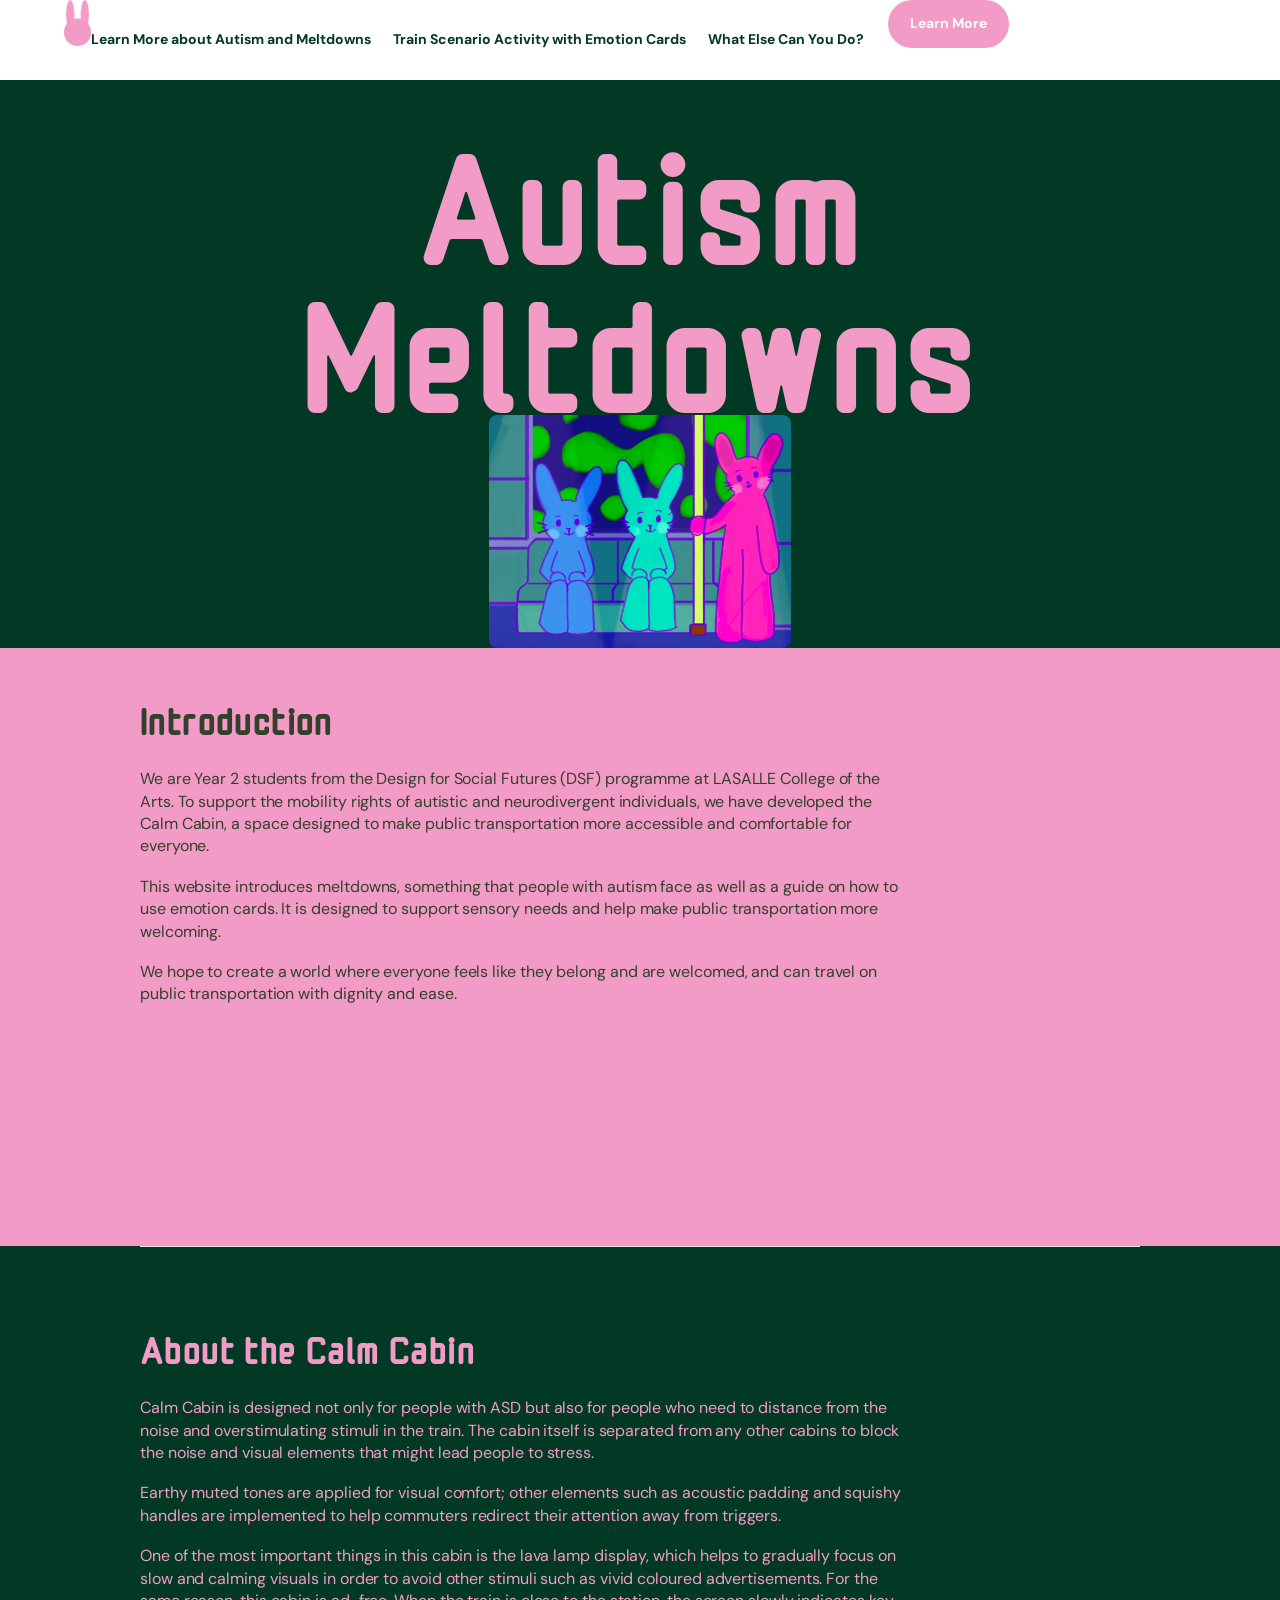
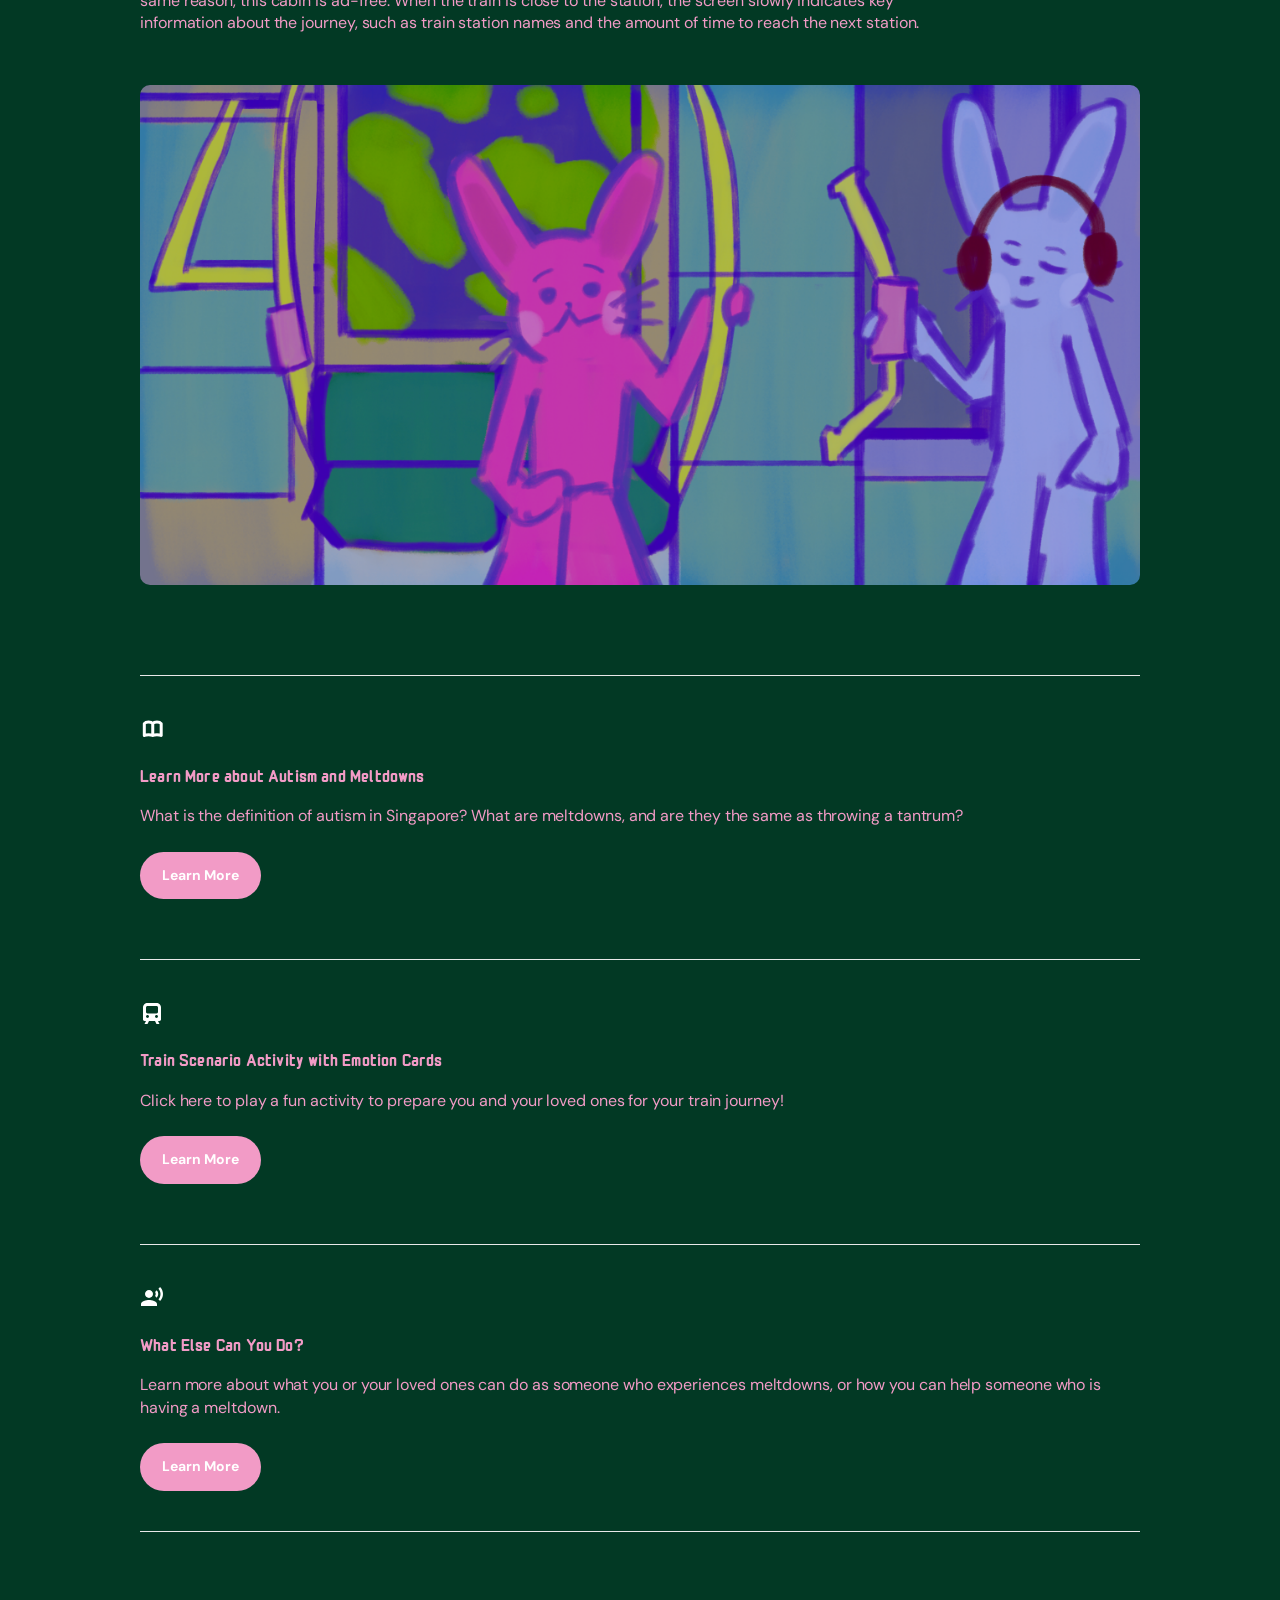
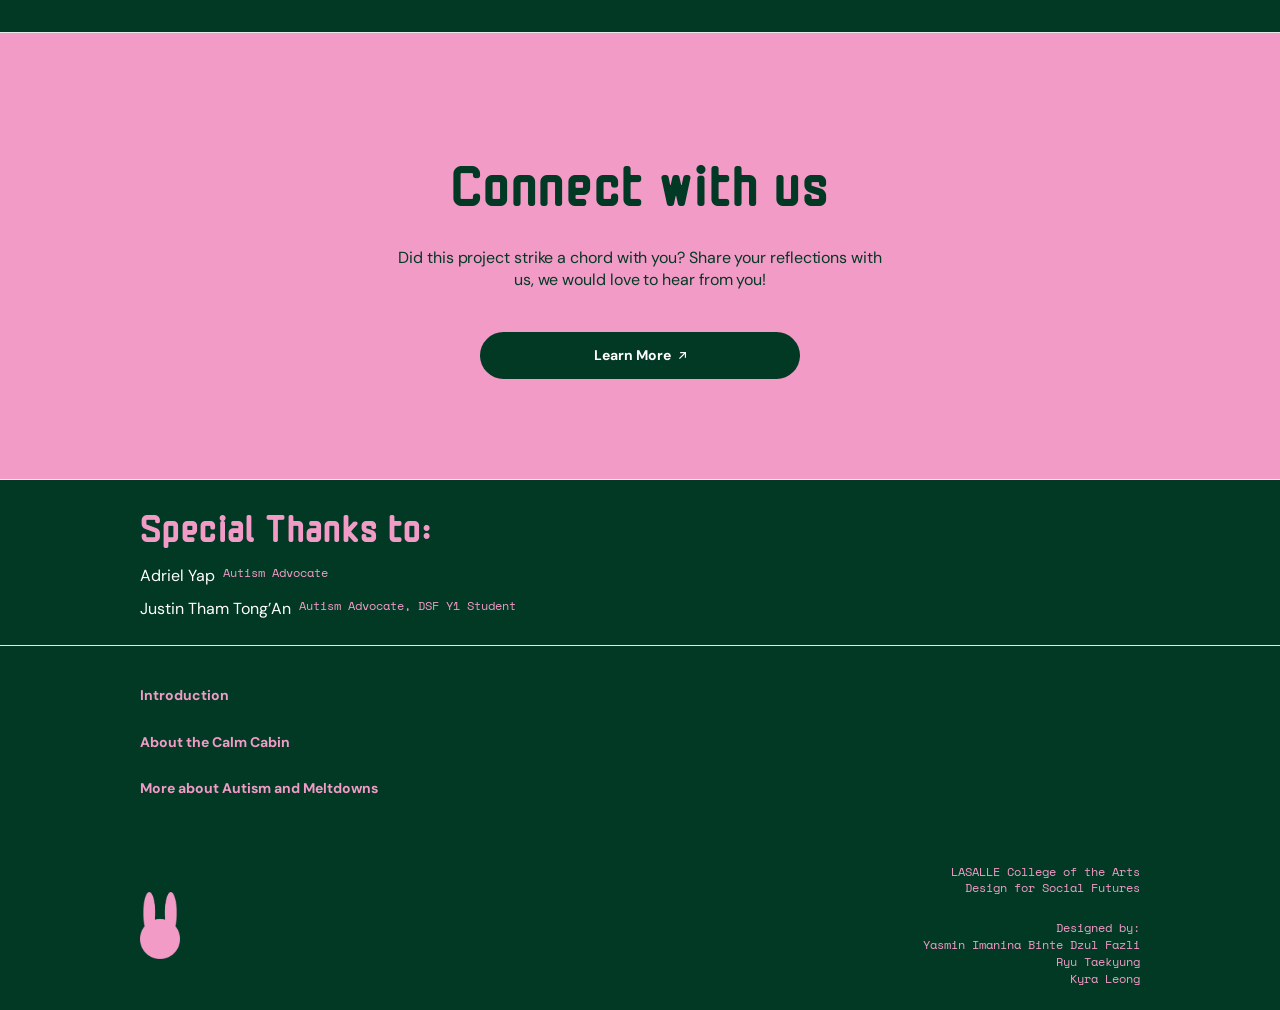
==== index.html @ 8dfd5f47 "Update autism meltdown pages and carousel" ====
<!doctype html>
<html lang="en">
<head>
  <meta charset="utf-8">
  <meta name="viewport" content="width=device-width, initial-scale=1">
  <meta name="theme-color" content="#33402c">
  <meta name="description" content="Information about autism and meltdowns, with resources to support calmer train journeys.">
  <title>Autism Meltdowns | DSF</title>
  <link rel="preconnect" href="https://fonts.googleapis.com">
  <link rel="preconnect" href="https://fonts.gstatic.com" crossorigin>
  <link href="https://fonts.googleapis.com/css2?family=DM+Sans:wght@400;500;700&family=Monomaniac+One&family=Space+Mono&display=swap" rel="stylesheet">
  <link rel="stylesheet" href="styles.css">
</head>
<body>
  <header class="site-header" id="home">
    <input class="menu-state" type="checkbox" id="menu-state" aria-label="Toggle navigation menu">
    <div class="nav-top">
      <a class="brand" href="#home" aria-label="Home">
        <img src="assets/bunny-icon.png" alt="">
      </a>
      <label class="menu-toggle" for="menu-state" aria-label="Open navigation">
        <img src="assets/menu-icon.svg" alt="">
      </label>
      <label class="menu-close" for="menu-state" aria-label="Close navigation"><span></span><span></span></label>
    </div>

    <nav class="menu" aria-label="Main navigation">
      <div class="menu-list">
        <a class="menu-link" href="autism-meltdowns.html">Learn More about Autism and Meltdowns</a>
        <a class="menu-link" href="https://emotion-cards-carousel.vercel.app/">Train Scenario Activity with Emotion Cards</a>
        <a class="menu-link" href="what-else.html">What Else Can You Do?</a>
      </div>
      <button class="menu-button" type="button">Learn More</button>
    </nav>
  </header>

  <main>
    <section class="hero" aria-labelledby="page-title">
      <h1 id="page-title">Autism<br>Meltdowns</h1>
      <div class="hero-art-frame">
        <img class="hero-art" src="assets/hero-art.png" alt="Three colorful rabbits riding on a train">
      </div>
    </section>

    <section class="introduction reveal" id="introduction" aria-labelledby="intro-title">
      <h2 id="intro-title">Introduction</h2>
      <div class="intro-copy">
        <p>We are Year 2 students from the Design for Social Futures (DSF) programme at LASALLE College of the Arts. To support the mobility rights of autistic and neurodivergent individuals, we have developed the Calm Cabin, a space designed to make public transportation more accessible and comfortable for everyone.</p>
        <p>This website introduces meltdowns, something that people with autism face as well as a guide on how to use emotion cards. It is designed to support sensory needs and help make public transportation more welcoming.</p>
        <p>We hope to create a world where everyone feels like they belong and are welcomed, and can travel on public transportation with dignity and ease.</p>
      </div>
    </section>

    <section class="cabin-section" id="calm-cabin" aria-labelledby="cabin-title">
      <div class="cabin-copy reveal">
        <h2 id="cabin-title">About the Calm Cabin</h2>
        <div class="cabin-description">
          <p>Calm Cabin is designed not only for people with ASD but also for people who need to distance from the noise and overstimulating stimuli in the train. The cabin itself is separated from any other cabins to block the noise and visual elements that might lead people to stress.</p>
          <p>Earthy muted tones are applied for visual comfort; other elements such as acoustic padding and squishy handles are implemented to help commuters redirect their attention away from triggers.</p>
          <p>One of the most important things in this cabin is the lava lamp display, which helps to gradually focus on slow and calming visuals in order to avoid other stimuli such as vivid coloured advertisements. For the same reason, this cabin is ad-free. When the train is close to the station, the screen slowly indicates key information about the journey, such as train station names and the amount of time to reach the next station.</p>
        </div>
      </div>

      <img class="cabin-image reveal" src="assets/cabin-image.png" alt="Illustration of a calming train cabin with a rabbit passenger">

      <div class="resources" id="resources" aria-label="Resources">
        <article class="resource reveal" id="resource-autism">
          <img src="assets/book-icon.svg" alt="" class="resource-icon">
          <div class="resource-copy">
            <h3>Learn More about Autism and Meltdowns</h3>
            <p>What is the definition of autism in Singapore? What are meltdowns, and are they the same as throwing a tantrum?</p>
          </div>
          <a class="button button-accent" href="autism-meltdowns.html">Learn More</a>
        </article>
        <article class="resource reveal" id="resource-cards">
          <img src="assets/train-icon.svg" alt="" class="resource-icon">
          <div class="resource-copy">
            <h3>Train Scenario Activity with Emotion Cards</h3>
            <p>Click here to play a fun activity to prepare you and your loved ones for your train journey!</p>
          </div>
          <a class="button button-accent" href="https://emotion-cards-carousel.vercel.app/">Learn More</a>
        </article>
        <article class="resource reveal" id="resource-support">
          <img src="assets/account-icon.svg" alt="" class="resource-icon">
          <div class="resource-copy">
            <h3>What Else Can You Do?</h3>
            <p>Learn more about what you or your loved ones can do as someone who experiences meltdowns, or how you can help someone who is having a meltdown.</p>
          </div>
          <a class="button button-accent" href="what-else.html">Learn More</a>
        </article>
      </div>
    </section>

    <section class="connect reveal" id="contact" aria-labelledby="contact-title">
      <h2 id="contact-title">Connect with us</h2>
      <p>Did this project strike a chord with you? Share your reflections with us, we would love to hear from you!</p>
      <button class="button button-dark" type="button">Learn More <img src="assets/arrow-icon.svg" alt=""></button>
    </section>

    <section class="thanks" aria-labelledby="thanks-title">
      <h2 id="thanks-title">Special Thanks to:</h2>
      <div class="thanks-list">
        <p>Adriel Yap <span>Autism Advocate</span></p>
        <p>Justin Tham Tong’An <span>Autism Advocate, DSF Y1 Student</span></p>
      </div>
    </section>
  </main>

  <footer class="site-footer">
    <nav class="footer-nav" aria-label="Footer navigation">
      <a href="#introduction">Introduction</a>
      <a href="#calm-cabin">About the Calm Cabin</a>
      <a href="#resources">More about Autism and Meltdowns</a>
    </nav>
    <div class="footer-bottom">
      <a class="footer-brand" href="#home" aria-label="Back to top">
        <img src="assets/bunny-icon.png" alt="">
      </a>
      <div class="credits">
        <p>LASALLE College of the Arts<br>Design for Social Futures</p>
        <p>Designed by:<br>Yasmin Imanina Binte Dzul Fazli<br>Ryu Taekyung<br>Kyra Leong</p>
      </div>
    </div>
  </footer>
</body>
</html>
---- styles.css ----
:root {
  --green: #023924;
  --accent: #f29bc6;
  --surface: #33402c;
  --ink: #000;
  --white: #fff;
  --line: #e9e9e9;
  --display: "Monomaniac One", monospace;
  --body: "DM Sans", sans-serif;
  --mono: "Space Mono", monospace;
}

* { box-sizing: border-box; }

html {
  scroll-behavior: smooth;
  scroll-padding-top: 90px;
}

body {
  margin: 0;
  background: var(--surface);
  color: var(--ink);
  font-family: var(--body);
  font-size: 16px;
  line-height: 1.4;
}

button, input { font: inherit; }
a { color: inherit; }

.site-header {
  position: fixed;
  inset: 0 0 auto;
  z-index: 5;
  min-height: 78px;
  padding: 0 20px;
  display: flex;
  flex-direction: column;
  background: var(--white);
  border-radius: 0;
  box-shadow: 0 2px 4px rgba(0, 0, 0, .05);
  transition: border-radius .2s ease;
}

.nav-top {
  width: 100%;
  height: 78px;
  padding: 16px 0;
  display: flex;
  align-items: center;
  justify-content: space-between;
  flex: 0 0 auto;
  transition: height .2s ease;
}

.brand {
  display: inline-flex;
  align-items: center;
  height: 46px;
  text-decoration: none;
}

.brand img, .footer-brand img {
  display: block;
  width: 27px;
  height: 46px;
  object-fit: contain;
}

.menu-state {
  position: absolute;
  left: -9999px;
  width: 1px;
  height: 1px;
  padding: 0;
  margin: -1px;
  overflow: hidden;
  clip: rect(0, 0, 0, 0);
  white-space: nowrap;
  border: 0;
}

.menu-toggle {
  width: 24px;
  height: 24px;
  display: flex;
  align-items: center;
  justify-content: center;
  cursor: pointer;
  border-radius: 4px;
}

.menu-toggle img { display: block; width: 18px; height: 12px; }
.menu-toggle { transition: background-color .18s ease; }
.menu-state:focus-visible ~ .nav-top .menu-toggle,
.menu-state:focus-visible ~ .nav-top .menu-close { outline: 2px solid var(--green); outline-offset: 4px; }
.menu-close { position: relative; width: 20px; height: 20px; display: none; cursor: pointer; }
.menu-close span { position: absolute; top: 9px; left: 0; width: 20px; height: 2px; background: var(--accent); transition: background-color .18s ease; }
.menu-close span:first-child { transform: rotate(45deg); }
.menu-close span:last-child { transform: rotate(-45deg); }

.menu {
  width: 100%;
  max-height: 0;
  overflow: hidden;
  padding: 0 20px;
  display: flex;
  flex-direction: column;
  background: var(--white);
  visibility: hidden;
  opacity: 0;
  pointer-events: none;
  transition: max-height .25s ease, padding .25s ease, opacity .2s ease, visibility .2s ease;
}

.menu-state:checked ~ .nav-top { height: 117px; }
.menu-state:checked ~ .nav-top { align-items: flex-start; padding-top: 15px; }
.menu-state:checked ~ .nav-top .brand img { width: 28px; height: 47px; }
.menu-state:checked ~ .nav-top .menu-toggle { display: none; }
.menu-state:checked ~ .nav-top .menu-close { display: block; margin-top: 12px; }
.menu-state:checked ~ .menu { max-height: 420px; padding: 8px 20px 32px; visibility: visible; opacity: 1; pointer-events: auto; }
.menu-list { display: flex; flex-direction: column; }
.menu-link { min-height: 0; padding: 30px 0; display: flex; align-items: center; border-top: 1px solid var(--line); color: var(--green); text-decoration: none; font-size: 14px; font-weight: 700; transition: color .18s ease; }
.menu-link:active { color: var(--surface); }

.menu-button, .button {
  min-height: 46px;
  padding: 14px 22px;
  display: inline-flex;
  align-items: center;
  justify-content: center;
  gap: 8px;
  border: 0;
  border-radius: 999px;
  color: var(--white);
  text-decoration: none;
  font-size: 14px;
  font-weight: 700;
  line-height: 1.4;
  cursor: pointer;
  transition: background-color .18s ease, transform .18s ease;
}

.menu .menu-button { align-self: flex-start; margin-top: 50px; background: var(--accent); }
.menu-button img, .button img { width: 7px; height: 7px; filter: brightness(0) invert(1); }
.menu-button:active, .button:active { background: var(--green); transform: scale(.98); }

.hero {
  min-height: 566px;
  padding: 120px 16px 0;
  display: flex;
  flex-direction: column;
  align-items: center;
  justify-content: space-between;
  overflow: hidden;
  background: var(--green);
}

.hero h1 {
  width: 100%;
  margin: 0;
  color: var(--accent);
  font: 400 76px/.9 var(--display);
  letter-spacing: .01em;
  text-align: center;
}

.hero-art-frame {
  position: relative;
  width: 302px;
  max-width: 100%;
  height: 233px;
  flex: 0 0 233px;
  overflow: hidden;
  border-radius: 8px;
  background: var(--green);
}

.hero-art {
  position: absolute;
  inset: 0;
  width: 100%;
  height: 100%;
  object-fit: cover;
  border-radius: inherit;
}

h2, h3 { margin: 0; font-family: var(--display); font-weight: 400; }
h2 { font-size: 40px; line-height: 1; letter-spacing: .01em; }

.introduction {
  min-height: 598px;
  padding: 50px 16px;
  display: flex;
  flex-direction: column;
  gap: 30px;
  background: var(--accent);
  color: var(--surface);
}

.introduction h2 { width: 100%; color: var(--surface); }
.intro-copy { width: 100%; max-width: 760px; }
.intro-copy p, .cabin-description p { margin: 0 0 18px; font-size: 16px; letter-spacing: -.08px; }
.intro-copy p:last-child, .cabin-description p:last-child { margin-bottom: 0; }

.cabin-section {
  padding: 0 16px 100px;
  background: var(--green);
  color: var(--accent);
}

.cabin-copy {
  max-width: 1000px;
  padding: 80px 0 50px;
  border-top: .5px solid var(--line);
}

.cabin-copy h2 { margin: 0 0 30px; color: var(--accent); }
.cabin-description p { max-width: 780px; }

.cabin-image {
  display: block;
  width: 100%;
  height: 227px;
  margin: 0 0 50px;
  object-fit: cover;
  border-radius: 10px;
}

.resources {
  padding-top: 40px;
  display: flex;
  flex-direction: column;
  gap: 20px;
}

.resource {
  min-height: 260px;
  padding: 40px 20px 40px 0;
  display: flex;
  flex-direction: column;
  align-items: flex-start;
  gap: 24px;
  border-top: 1px solid var(--line);
}

.resource:last-child { border-bottom: 1px solid var(--line); }
.resource-icon { width: 24px; height: 24px; object-fit: contain; }
.resource-copy { display: flex; flex-direction: column; gap: 20px; }
.resource h3 { color: var(--accent); font-size: 18px; line-height: 1.2; letter-spacing: .01em; }
.resource p { margin: 0; color: var(--accent); font-size: 16px; line-height: 1.4; letter-spacing: -.08px; }

.button-accent { background: var(--accent); color: var(--white); }
.button-accent:active { background: var(--green); color: var(--white); }

.connect {
  padding: 120px 16px 100px;
  display: flex;
  flex-direction: column;
  align-items: center;
  gap: 40px;
  border-top: .5px solid var(--line);
  background: var(--accent);
  color: var(--green);
  text-align: center;
}

.connect h2 { width: 100%; font-size: 60px; line-height: .9; }
.connect p { width: 100%; max-width: 500px; margin: 0; color: var(--green); font-size: 16px; letter-spacing: -.08px; }
.button-dark { width: 100%; background: var(--green); color: var(--white); }
.button-dark:active { background: var(--surface); }

.thanks {
  min-height: 157px;
  padding: 25px 16px;
  display: flex;
  flex-direction: column;
  gap: 20px;
  border-top: 1px solid var(--line);
  background: var(--green);
  color: var(--accent);
}

.thanks h2 { font-size: 40px; }
.thanks-list { display: flex; flex-direction: column; gap: 10px; }
.thanks-list p { display: flex; flex-wrap: wrap; gap: 8px; margin: 0; color: var(--white); font-size: 16px; }
.thanks-list span { color: var(--accent); font: 12px/1.4 var(--mono); }

.site-footer {
  max-width: 1600px;
  min-height: 365px;
  margin: 0 auto;
  padding: 40px 16px 20px;
  display: flex;
  flex-direction: column;
  justify-content: space-between;
  border-top: 1px solid var(--line);
  background: var(--green);
  color: var(--accent);
}

.footer-nav { display: flex; flex-direction: column; align-items: flex-start; gap: 27px; }
.footer-nav a { font-size: 14px; font-weight: 700; text-decoration: none; transition: color .18s ease; }
.footer-nav a:active { color: var(--white); }
.footer-bottom { min-height: 129px; display: flex; align-items: center; justify-content: space-between; gap: 20px; }
.footer-brand { display: inline-flex; align-items: center; }
.footer-brand img { width: 40px; height: 67px; }
.credits { display: flex; flex-direction: column; align-items: flex-end; gap: 23px; text-align: right; font: 12px/1.4 var(--mono); }
.credits p { margin: 0; }

/* Keep hover feedback limited to devices that actually support hovering. */
@media (hover: hover) and (pointer: fine) {
  .menu-toggle:hover { background: var(--accent); }
  .menu-close:hover span { background: var(--green); }
  .menu-link:hover { color: var(--accent); }
  .menu .menu-button:hover,
  .button-accent:hover { background: var(--green); }
  .button-dark:hover { background: var(--surface); }
  .footer-nav a:hover { color: var(--white); }
}

.menu-close:focus-visible,
.menu-link:focus-visible,
.menu-button:focus-visible,
.button:focus-visible,
.footer-nav a:focus-visible,
.brand:focus-visible,
.footer-brand:focus-visible {
  outline: 2px solid var(--accent);
  outline-offset: 4px;
}

@supports (animation-timeline: view()) {
  .reveal {
    animation: gentle-reveal linear both;
    animation-timeline: view(block);
    animation-range: entry 0% entry 35%;
  }
}

@keyframes gentle-reveal {
  from { opacity: .65; transform: translateY(12px); }
  to { opacity: 1; transform: translateY(0); }
}

@media (min-width: 760px) {
  .site-header { padding-right: clamp(24px, 5vw, 80px); padding-left: clamp(24px, 5vw, 80px); }
  .hero { padding-right: 40px; padding-left: 40px; }
  .hero h1 { max-width: 1100px; font-size: clamp(76px, 20.3vw, 164px); }
  .introduction { padding-right: max(40px, calc((100vw - 1000px) / 2)); padding-left: max(40px, calc((100vw - 1000px) / 2)); }
  .cabin-section { padding-right: max(40px, calc((100vw - 1000px) / 2)); padding-left: max(40px, calc((100vw - 1000px) / 2)); }
  .cabin-image { height: min(40vw, 500px); }
  .resource { min-height: 240px; }
  .connect, .thanks { padding-right: max(40px, calc((100vw - 1000px) / 2)); padding-left: max(40px, calc((100vw - 1000px) / 2)); }
  .button-dark { width: auto; min-width: 320px; }
  .site-footer { padding-right: max(40px, calc((100vw - 1000px) / 2)); padding-left: max(40px, calc((100vw - 1000px) / 2)); }
}

/* What Else Can You Do? — Figma mobile frame */
body.support-page { padding-top: 78px; background: var(--green); color: var(--white); }
.support-guidance { width: 100%; padding: 60px 32px 80px; }
.support-for-self { background: var(--green); }
.support-for-others { background: var(--accent); color: var(--green); }
.support-intro { display: flex; flex-direction: column; gap: 40px; margin-bottom: 20px; }
.support-intro h1 { margin: 0; font: 400 60px/.9 var(--display); letter-spacing: .01em; overflow-wrap: anywhere; }
.support-for-self .support-intro h1 { color: var(--accent); }
.support-for-others .support-intro h1 { color: var(--green); }
.support-intro p { margin: 0; font: 400 16px/1.4 var(--body); letter-spacing: -.005em; }
.support-list { display: flex; flex-direction: column; gap: 0; margin: 0; padding: 0; list-style: none; }
.support-step { min-width: 0; }
.support-step > img, .support-image-pair img { display: block; width: 100%; height: 217px; object-fit: cover; }
.support-image-pair { display: flex; flex-direction: column; gap: 11px; }
.support-step-copy { display: flex; align-items: flex-start; gap: 20px; padding: 20px 0; font: 400 16px/1.4 var(--body); letter-spacing: -.005em; }
.support-number { flex: 0 0 auto; font-weight: 700; }
.support-step-copy > div { min-width: 0; flex: 1; }
.support-step-copy h2 { margin: 0 0 5px; font: 400 16px/1.4 var(--body); letter-spacing: -.005em; }
.support-step-copy p { margin: 0; }
.support-step-copy > div > p { font: 400 12px/1.4 var(--mono); letter-spacing: -.01em; }
.support-caption { font: 400 12px/1.4 var(--mono); letter-spacing: -.01em; }
.support-caption p + p { margin-top: 3px; }
.support-caption ul { margin: 0; padding-left: 18px; }
.support-footer { min-height: 186px; height: 186px; border-top: 0; }

@media (min-width: 760px) {
  .support-guidance { width: min(100%, 375px); margin-inline: auto; padding-right: 32px; padding-left: 32px; }
}

@media (min-width: 1100px) {
  .site-header { flex-direction: row; padding-right: clamp(24px, 5vw, 80px); padding-left: clamp(24px, 5vw, 80px); }
  .nav-top { width: auto; height: 46px; padding: 0; align-items: center; }
  .menu-state { display: none; }
  .menu-toggle { display: none; }
  .menu-close { display: none !important; }
  .menu {
    position: static;
    overflow: visible;
    max-height: none;
    padding: 0;
    flex-direction: row;
    align-items: center;
    gap: 24px;
    border-radius: 0;
    background: transparent;
    box-shadow: none;
    visibility: visible;
    opacity: 1;
    pointer-events: auto;
  }
  .menu-list { margin: 0; flex-direction: row; gap: 22px; }
  .menu-link { min-height: 0; border: 0; white-space: nowrap; }
  .menu .menu-button { margin: 0; padding: 14px 22px; white-space: nowrap; }
}

@media (prefers-reduced-motion: reduce) {
  html { scroll-behavior: auto; }
  *, *::before, *::after { animation: none !important; scroll-behavior: auto !important; }
}

/* Learn More about Autism and Meltdowns page */
body.asd-page { background: var(--white); color: var(--green); }
.asd-hero {
  width: 100%;
  height: 536px;
  padding: 120px 16px 0;
  display: flex;
  flex-direction: column;
  align-items: center;
  justify-content: space-between;
  overflow: hidden;
  background: var(--green);
}
.asd-hero h1 {
  width: 100%;
  margin: 0;
  color: var(--accent);
  font: 400 44px/.9 var(--display);
  letter-spacing: .01em;
  text-align: center;
  white-space: nowrap;
}
.asd-hero-art-frame { position: relative; width: 100%; height: 97px; flex: 0 0 97px; }
.asd-hero-art-window {
  position: absolute;
  top: -133.6px;
  left: 20px;
  width: calc(100% - 41px);
  height: 233px;
  overflow: hidden;
  border-radius: 30px 30px 0 0;
}
.asd-hero-art-window img {
  position: absolute;
  top: .25%;
  left: -19.19%;
  width: 128.92%;
  height: 113.84%;
  max-width: none;
}
.asd-copy {
  width: 100%;
  padding: 50px max(16px, calc((100vw - 1030px) / 2));
  display: flex;
  flex-direction: column;
  align-items: flex-start;
  gap: 30px;
  color: var(--green);
  background: var(--accent);
}
.asd-copy h2 {
  width: 100%;
  margin: 0;
  font: 400 40px/1 var(--display);
  letter-spacing: .01em;
}
.asd-copy p {
  width: 100%;
  margin: 0;
  font: 400 16px/1.4 var(--body);
  letter-spacing: -.005em;
}
.asd-definition { min-height: 296px; }
.asd-meltdown-hero {
  width: 100%;
  height: 427px;
  padding: 50px 6px 0;
  display: flex;
  flex-direction: column;
  align-items: center;
  justify-content: space-between;
  overflow: hidden;
  background: var(--green);
}
.asd-meltdown-hero h2,
.asd-phases-hero h2 {
  width: 100%;
  margin: 0;
  color: var(--accent);
  font: 400 44px/.9 var(--display);
  letter-spacing: .01em;
  text-align: center;
}
.asd-meltdown-hero h2 { padding: 0 10px; font-size: 60px; }
.asd-meltdown-art-window {
  position: relative;
  width: min(100%, 328px);
  height: 229px;
  flex: 0 0 229px;
  overflow: hidden;
  border-radius: 30px 30px 0 0;
}
.asd-meltdown-art-window img {
  position: absolute;
  inset: 0;
  width: 100%;
  height: 100%;
  max-width: none;
  object-fit: cover;
  border-radius: 30px 30px 0 0;
}
.asd-what-are-they { min-height: 348px; border-bottom: 1px solid var(--line); }
.asd-tantrum { min-height: 310px; }
.asd-phases-hero {
  width: 100%;
  min-height: 461px;
  padding-top: 50px;
  display: flex;
  flex-direction: column;
  gap: 32px;
  overflow: hidden;
  color: var(--accent);
  background: var(--green);
}
.asd-phases-hero h2 { padding: 0 16px; }
.asd-phases-hero p {
  width: calc(100% - 32px);
  max-width: 1030px;
  margin: 0 auto;
  font: 400 16px/1.4 var(--body);
  letter-spacing: -.005em;
}
.asd-phases-hero > img { width: 100%; height: 129px; margin-top: auto; object-fit: cover; }
.asd-phase-carousel {
  width: 100%;
  min-height: 424px;
  padding: 50px 16px;
  display: flex;
  flex-direction: column;
  align-items: center;
  gap: 50px;
  color: var(--accent);
  background: var(--green);
}
.asd-phase-carousel > h2 {
  width: 100%;
  margin: 0;
  font: 400 40px/1 var(--display);
  letter-spacing: .01em;
}
.phase-carousel {
  position: relative;
  flex: 0 0 188px;
  width: 273px;
  max-width: calc(100vw - 96px);
}
.phase-card {
  position: relative;
  width: 100%;
  height: 188px;
  overflow: hidden;
  border: 10px solid var(--accent);
  border-radius: 44px;
  color: var(--green);
  background: var(--white);
  text-align: center;
}
.phase-card-title {
  position: absolute;
  top: 30px;
  left: 0;
  width: 100%;
  margin: 0;
  font: 400 30px/1 var(--display);
  letter-spacing: .01em;
  text-align: center;
}
.phase-card-description {
  position: absolute;
  top: 82px;
  right: 24px;
  left: 24px;
  height: 67px;
  margin: 0;
  font: 400 14px/1.4 var(--body);
  letter-spacing: -.005em;
  text-align: center;
}
.phase-card[data-phase-index="0"] .phase-card-description { right: 29px; left: 30px; }
.phase-card[data-phase-index="2"] .phase-card-description { right: 39px; left: 39px; }
.phase-card[data-phase-index="3"] .phase-card-description { right: 39px; left: 38px; }
.phase-card[data-phase-index="4"], .phase-card[data-phase-index="5"] { --phase-copy-inset: 29px; }
.phase-card[data-phase-index="4"] .phase-card-description,
.phase-card[data-phase-index="5"] .phase-card-description { right: 30px; left: var(--phase-copy-inset); }
.phase-arrow {
  position: absolute;
  z-index: 1;
  top: 78px;
  width: 40px;
  height: 40px;
  padding: 0;
  display: grid;
  place-items: center;
  border: 0;
  color: var(--accent);
  background: transparent;
  cursor: pointer;
  transition: color .18s ease, transform .18s ease;
}
.phase-arrow-previous { left: -48px; }
.phase-arrow-next { right: -49px; }
.phase-arrow span {
  position: relative;
  width: 20px;
  height: 4px;
  background: currentColor;
}
.phase-arrow span::before {
  position: absolute;
  top: 50%;
  width: 12px;
  height: 12px;
  border-top: 4px solid currentColor;
  border-right: 4px solid currentColor;
  content: "";
}
.phase-arrow-previous span::before { left: 0; transform: translateY(-50%) rotate(-135deg); }
.phase-arrow-next span::before { right: 0; transform: translateY(-50%) rotate(45deg); }
.phase-arrow:active { color: var(--white); transform: scale(.92); }
.phase-dots {
  position: absolute;
  top: 204px;
  left: 50%;
  display: flex;
  align-items: center;
  gap: 6px;
  transform: translateX(-50%);
}
.phase-dots button {
  width: 12px;
  height: 12px;
  padding: 0;
  flex: 0 0 auto;
  border: 0;
  border-radius: 50%;
  background: var(--white);
  cursor: pointer;
  transition: background-color .18s ease, transform .18s ease;
}
.phase-dots button[aria-current="true"] { width: 16px; height: 16px; background: var(--accent); }
.phase-dots button:active { transform: scale(.88); }
.phase-arrow:focus-visible, .phase-dots button:focus-visible { outline: 2px solid var(--white); outline-offset: 3px; }
.asd-footer {
  width: 100%;
  height: 186px;
  min-height: 186px;
  padding: 27px max(16px, calc((100vw - 1030px) / 2));
  border-top: 1px solid var(--line);
  color: var(--accent);
  background: var(--green);
}
.asd-footer .footer-bottom { min-height: 129px; }

@media (min-width: 760px) {
  .asd-hero { height: 818px; padding: 120px 16px 0; }
  .asd-hero h1 { font-size: clamp(60px, 4.7vw, 76px); white-space: normal; }
  .asd-title-break { display: none; }
  .asd-hero-art-frame { height: 362px; flex-basis: 362px; }
  .asd-hero-art-window { inset: 0; width: 100%; height: 100%; border-radius: 30px; }
  .asd-hero-art-window img { inset: 0; width: 100%; height: 100%; object-fit: cover; }
  .asd-copy { min-height: 0; }
  .asd-meltdown-hero { height: auto; min-height: 600px; padding: 50px 40px; gap: 40px; }
  .asd-meltdown-hero h2 { text-align: left; }
  .asd-meltdown-art-window { width: min(100%, 328px); align-self: center; }
  .asd-phases-hero { min-height: 0; padding: 50px 0 0; gap: 32px; }
  .asd-phases-hero h2 { padding-inline: max(16px, calc((100vw - 1030px) / 2)); text-align: left; }
  .asd-phases-hero > img { height: auto; max-height: 320px; }
  .asd-phase-carousel { min-height: 424px; }
  .asd-footer { height: 282px; min-height: 282px; padding-top: 40px; padding-bottom: 40px; }
}
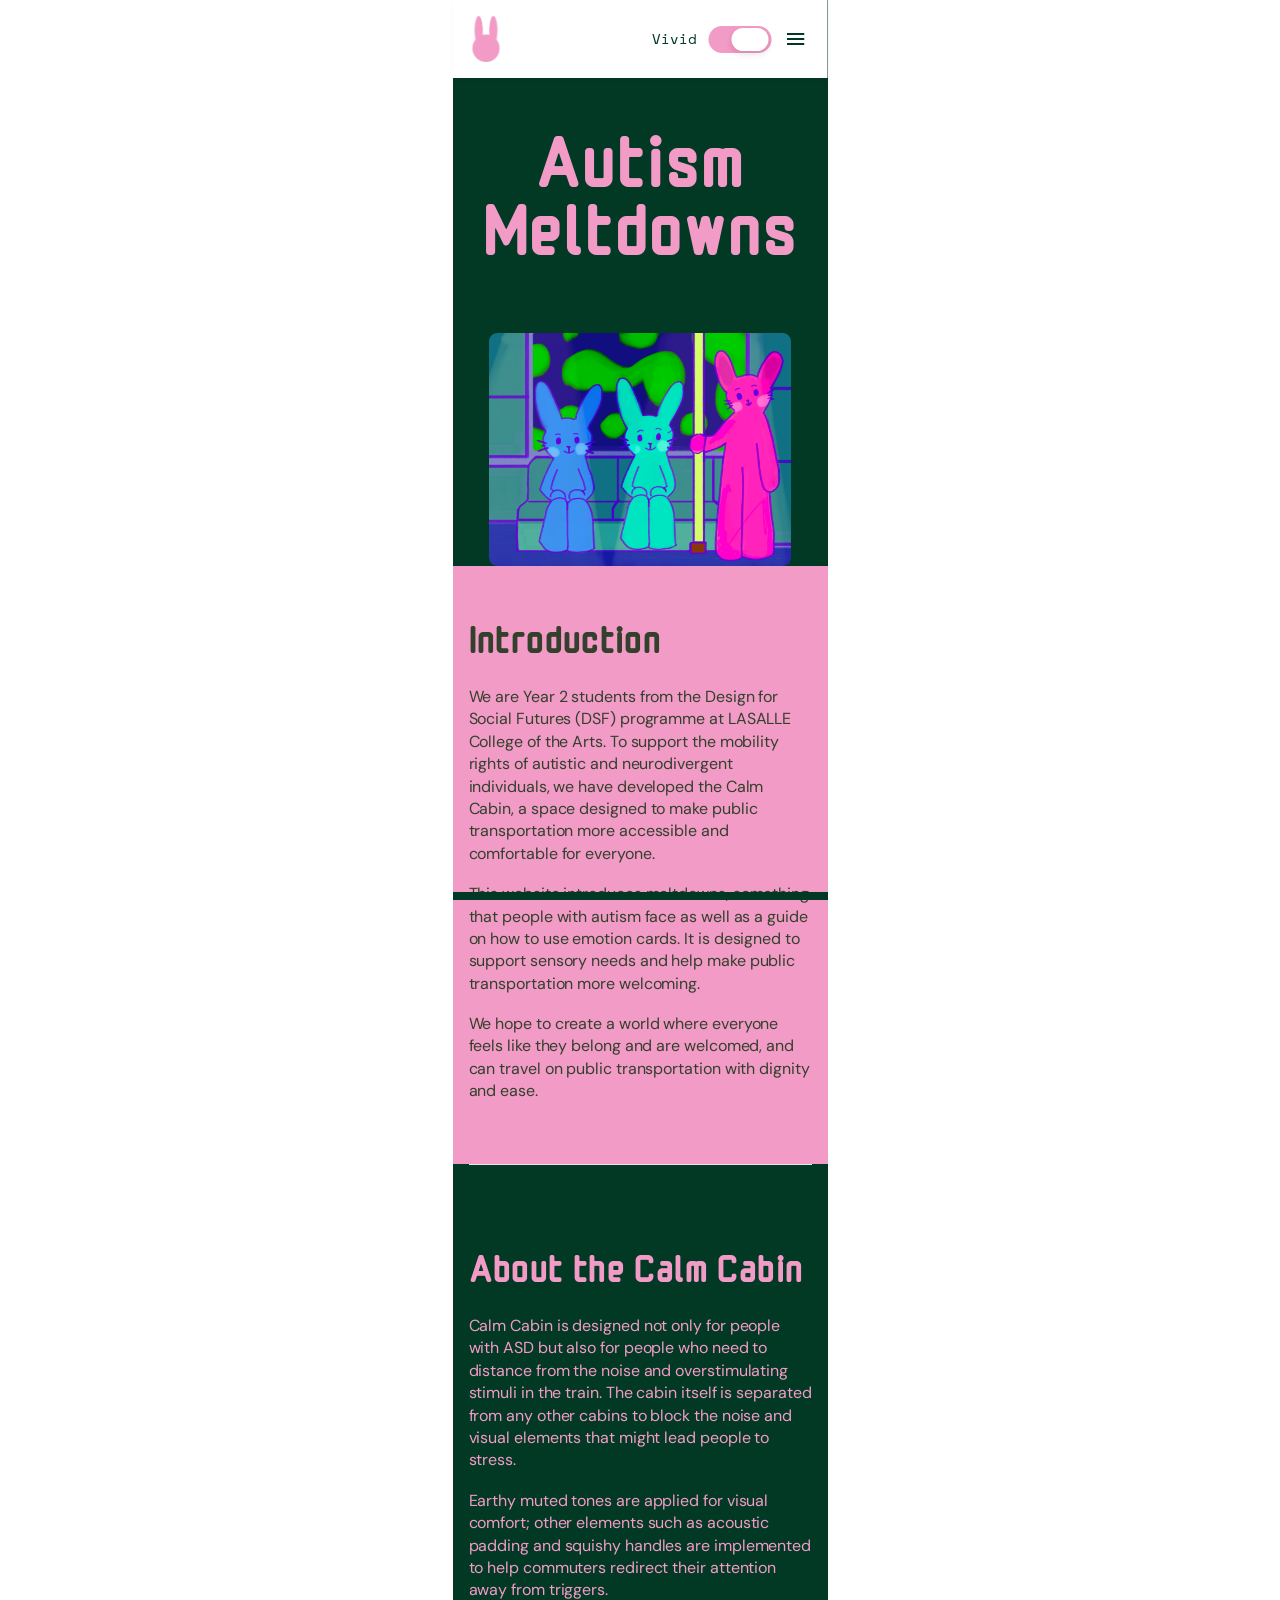
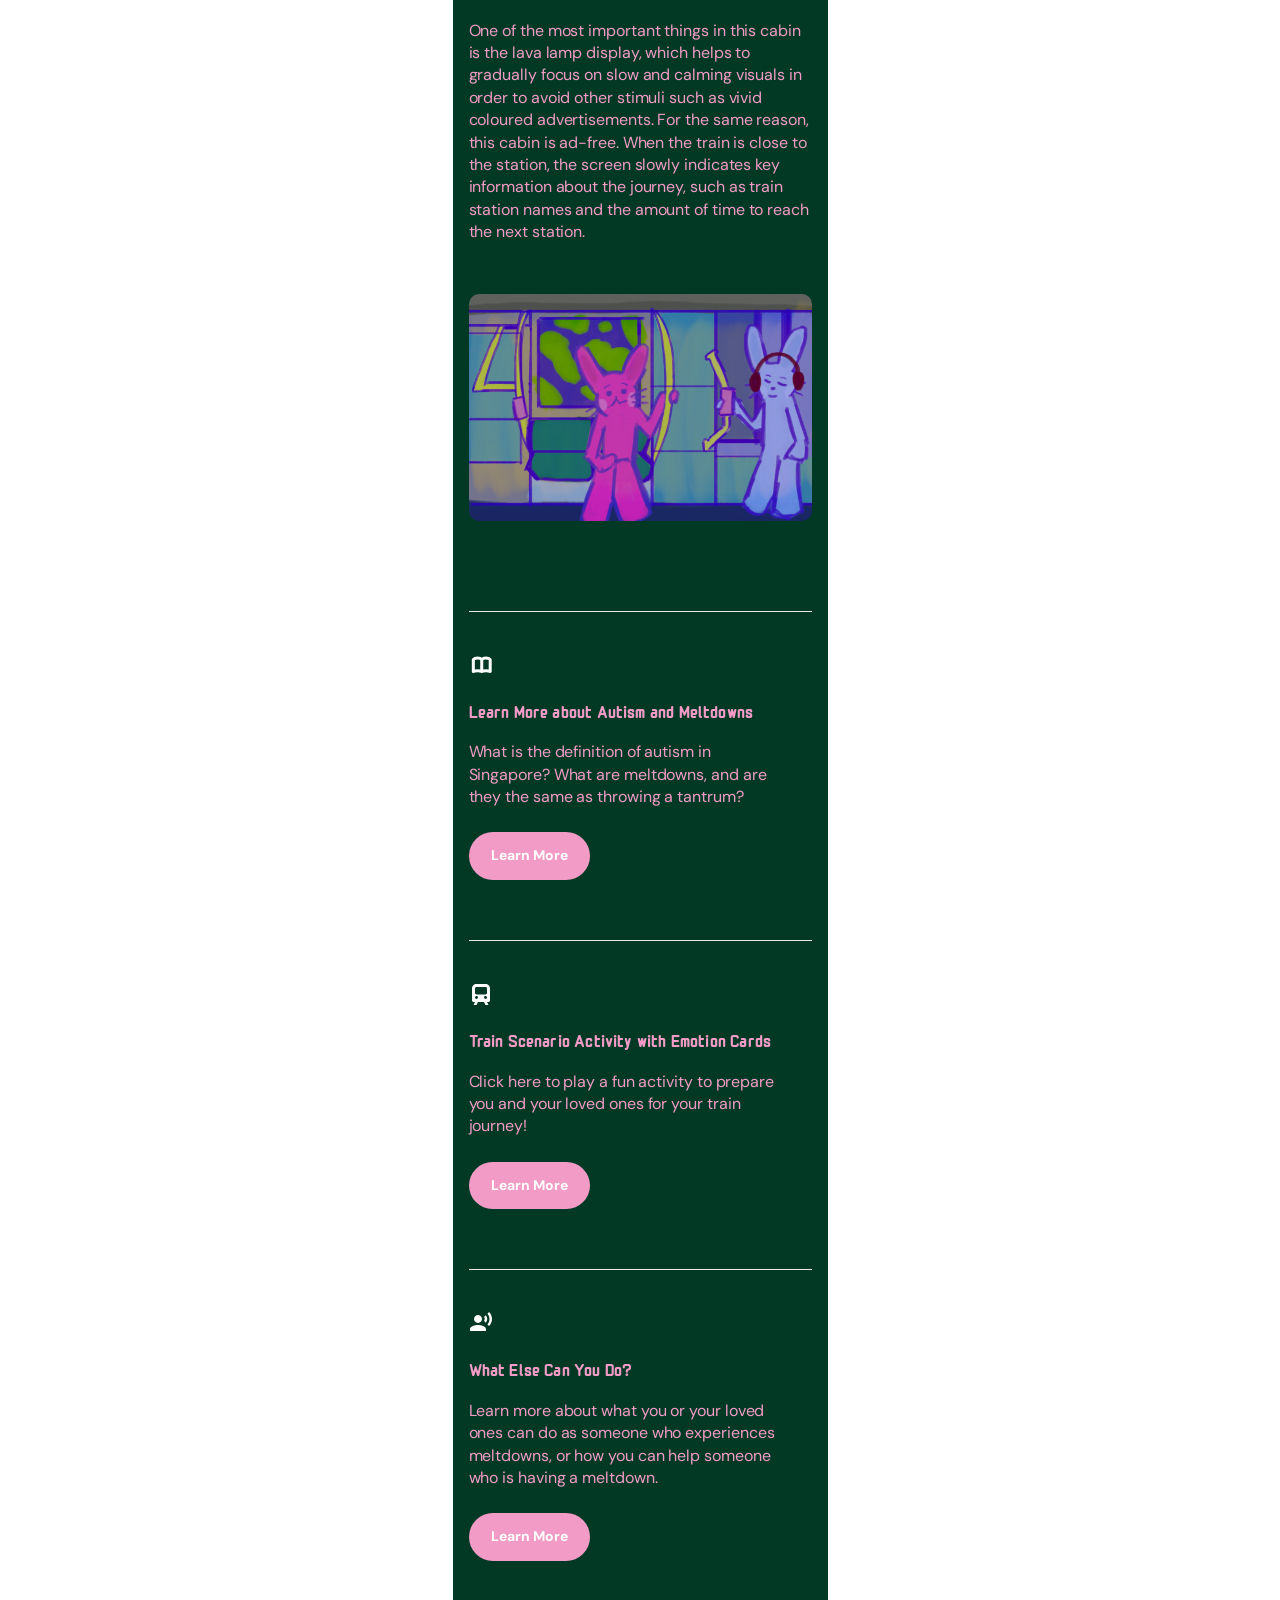
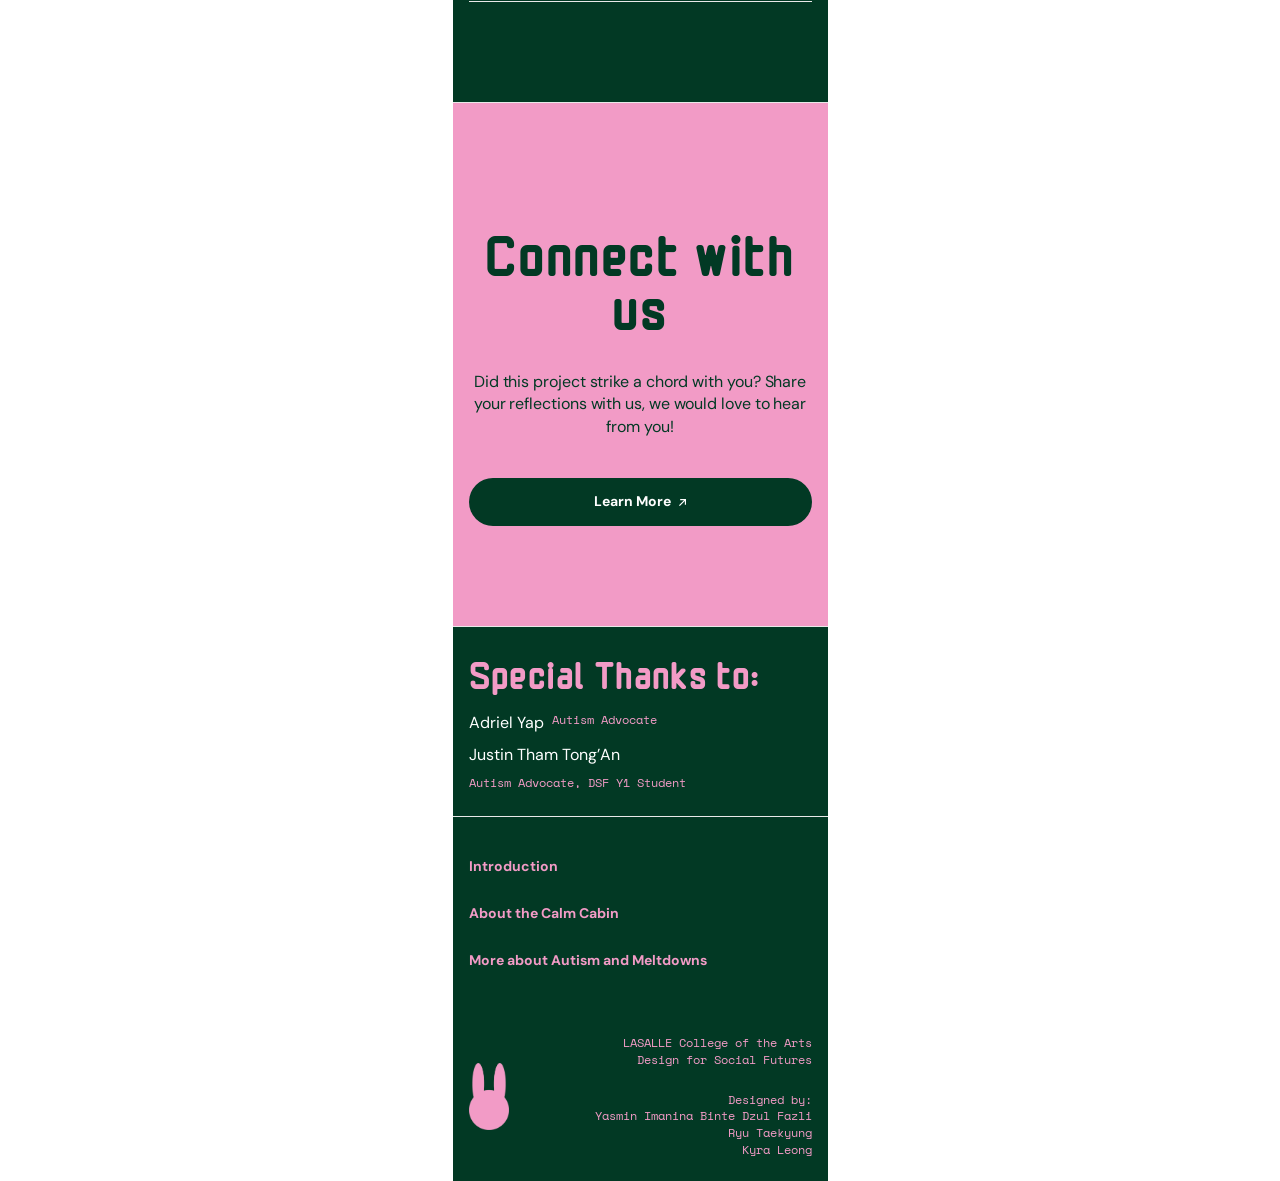
==== commit 7d15ed46: "Add colour mode toggle and mobile navigation refinements" ====
--- a/index.html
+++ b/index.html
@@ -18,10 +18,13 @@
       <a class="brand" href="#home" aria-label="Home">
         <img src="assets/bunny-icon.png" alt="">
       </a>
-      <label class="menu-toggle" for="menu-state" aria-label="Open navigation">
-        <img src="assets/menu-icon.svg" alt="">
-      </label>
-      <label class="menu-close" for="menu-state" aria-label="Close navigation"><span></span><span></span></label>
+      <div class="nav-actions">
+        <span class="colour-mode-label" aria-hidden="true">Vivid</span>
+        <button class="colour-mode-toggle" type="button" role="switch" aria-label="Colours mode: Vivid" title="Vivid" aria-checked="false">
+        </button>
+        <label class="menu-toggle" for="menu-state" aria-label="Open navigation"><img src="assets/menu-icon.svg" alt=""></label>
+        <label class="menu-close" for="menu-state" aria-label="Close navigation"><span></span><span></span></label>
+      </div>
     </div>
 
     <nav class="menu" aria-label="Main navigation">
@@ -30,7 +33,6 @@
         <a class="menu-link" href="https://emotion-cards-carousel.vercel.app/">Train Scenario Activity with Emotion Cards</a>
         <a class="menu-link" href="what-else.html">What Else Can You Do?</a>
       </div>
-      <button class="menu-button" type="button">Learn More</button>
     </nav>
   </header>
 
@@ -122,5 +124,8 @@
       </div>
     </div>
   </footer>
+  <div class="scroll-progress" role="progressbar" aria-label="Page scroll progress" aria-valuemin="0" aria-valuemax="100" aria-valuenow="0"><span></span></div>
+  <script src="colour-mode.js"></script>
+  <script src="scroll-progress.js"></script>
 </body>
 </html>
--- a/styles.css
+++ b/styles.css
@@ -10,6 +10,13 @@
   --mono: "Space Mono", monospace;
 }
 
+:root[data-colour-mode="calm"] {
+  --green: #263a32;
+  --accent: #e4c1cc;
+  --surface: #393e39;
+  --line: #8f898c;
+}
+
 * { box-sizing: border-box; }
 
 html {
@@ -19,7 +26,9 @@
 
 body {
   margin: 0;
-  background: var(--surface);
+  max-width: 375px;
+  margin-inline: auto;
+  background: var(--white);
   color: var(--ink);
   font-family: var(--body);
   font-size: 16px;
@@ -29,9 +38,33 @@
 button, input { font: inherit; }
 a { color: inherit; }
 
+.scroll-progress {
+  position: fixed;
+  z-index: 20;
+  right: auto;
+  bottom: 0;
+  left: 50%;
+  width: min(100%, 375px);
+  height: 8px;
+  overflow: hidden;
+  transform: translateX(-50%);
+  background: var(--green);
+  pointer-events: none;
+}
+.scroll-progress span {
+  display: block;
+  width: var(--scroll-progress, 0%);
+  height: 100%;
+  background: var(--white);
+}
+
 .site-header {
   position: fixed;
-  inset: 0 0 auto;
+  top: 0;
+  left: 50%;
+  right: auto;
+  width: min(100%, 375px);
+  transform: translateX(-50%);
   z-index: 5;
   min-height: 78px;
   padding: 0 20px;
@@ -53,6 +86,46 @@
   flex: 0 0 auto;
   transition: height .2s ease;
 }
+
+.nav-actions {
+  display: flex;
+  align-items: center;
+  gap: 12px;
+}
+.colour-mode-label {
+  color: #023924;
+  font: 14px/1.2 var(--mono);
+  white-space: nowrap;
+}
+
+.colour-mode-toggle {
+  position: relative;
+  flex: 0 0 63px;
+  width: 63px;
+  height: 27px;
+  padding: 0;
+  display: block;
+  border: 0;
+  border-radius: 16px;
+  background: var(--accent);
+  cursor: pointer;
+  transition: background-color .2s ease, transform .2s ease;
+}
+.colour-mode-toggle::before {
+  position: absolute;
+  top: 2px;
+  left: 23px;
+  width: 37px;
+  height: 23px;
+  border-radius: 16px;
+  background: var(--white);
+  box-shadow: 0 3px 7px rgba(0, 0, 0, .12);
+  content: "";
+  transition: left .2s ease;
+}
+:root[data-colour-mode="calm"] .colour-mode-toggle::before { left: 3px; }
+.colour-mode-toggle:active { transform: scale(.97); }
+.colour-mode-toggle:focus-visible { outline: 2px solid var(--green); outline-offset: 3px; }
 
 .brand {
   display: inline-flex;
@@ -95,8 +168,8 @@
 .menu-toggle { transition: background-color .18s ease; }
 .menu-state:focus-visible ~ .nav-top .menu-toggle,
 .menu-state:focus-visible ~ .nav-top .menu-close { outline: 2px solid var(--green); outline-offset: 4px; }
-.menu-close { position: relative; width: 20px; height: 20px; display: none; cursor: pointer; }
-.menu-close span { position: absolute; top: 9px; left: 0; width: 20px; height: 2px; background: var(--accent); transition: background-color .18s ease; }
+.menu-close { position: relative; width: 24px; height: 24px; display: none; cursor: pointer; }
+.menu-close span { position: absolute; top: 11px; left: 2px; width: 20px; height: 2px; background: var(--accent); transition: background-color .18s ease; }
 .menu-close span:first-child { transform: rotate(45deg); }
 .menu-close span:last-child { transform: rotate(-45deg); }
 
@@ -114,17 +187,15 @@
   transition: max-height .25s ease, padding .25s ease, opacity .2s ease, visibility .2s ease;
 }
 
-.menu-state:checked ~ .nav-top { height: 117px; }
-.menu-state:checked ~ .nav-top { align-items: flex-start; padding-top: 15px; }
-.menu-state:checked ~ .nav-top .brand img { width: 28px; height: 47px; }
 .menu-state:checked ~ .nav-top .menu-toggle { display: none; }
-.menu-state:checked ~ .nav-top .menu-close { display: block; margin-top: 12px; }
+.menu-state:checked ~ .nav-top .menu-close { display: block; }
 .menu-state:checked ~ .menu { max-height: 420px; padding: 8px 20px 32px; visibility: visible; opacity: 1; pointer-events: auto; }
 .menu-list { display: flex; flex-direction: column; }
 .menu-link { min-height: 0; padding: 30px 0; display: flex; align-items: center; border-top: 1px solid var(--line); color: var(--green); text-decoration: none; font-size: 14px; font-weight: 700; transition: color .18s ease; }
+.menu-link[href="what-else.html"] { border-bottom: 1px solid var(--line); }
 .menu-link:active { color: var(--surface); }
 
-.menu-button, .button {
+.button {
   min-height: 46px;
   padding: 14px 22px;
   display: inline-flex;
@@ -142,9 +213,8 @@
   transition: background-color .18s ease, transform .18s ease;
 }
 
-.menu .menu-button { align-self: flex-start; margin-top: 50px; background: var(--accent); }
-.menu-button img, .button img { width: 7px; height: 7px; filter: brightness(0) invert(1); }
-.menu-button:active, .button:active { background: var(--green); transform: scale(.98); }
+.button img { width: 7px; height: 7px; filter: brightness(0) invert(1); }
+.button:active { background: var(--green); transform: scale(.98); }
 
 .hero {
   min-height: 566px;
@@ -314,7 +384,6 @@
   .menu-toggle:hover { background: var(--accent); }
   .menu-close:hover span { background: var(--green); }
   .menu-link:hover { color: var(--accent); }
-  .menu .menu-button:hover,
   .button-accent:hover { background: var(--green); }
   .button-dark:hover { background: var(--surface); }
   .footer-nav a:hover { color: var(--white); }
@@ -322,7 +391,6 @@
 
 .menu-close:focus-visible,
 .menu-link:focus-visible,
-.menu-button:focus-visible,
 .button:focus-visible,
 .footer-nav a:focus-visible,
 .brand:focus-visible,
@@ -344,21 +412,8 @@
   to { opacity: 1; transform: translateY(0); }
 }
 
-@media (min-width: 760px) {
-  .site-header { padding-right: clamp(24px, 5vw, 80px); padding-left: clamp(24px, 5vw, 80px); }
-  .hero { padding-right: 40px; padding-left: 40px; }
-  .hero h1 { max-width: 1100px; font-size: clamp(76px, 20.3vw, 164px); }
-  .introduction { padding-right: max(40px, calc((100vw - 1000px) / 2)); padding-left: max(40px, calc((100vw - 1000px) / 2)); }
-  .cabin-section { padding-right: max(40px, calc((100vw - 1000px) / 2)); padding-left: max(40px, calc((100vw - 1000px) / 2)); }
-  .cabin-image { height: min(40vw, 500px); }
-  .resource { min-height: 240px; }
-  .connect, .thanks { padding-right: max(40px, calc((100vw - 1000px) / 2)); padding-left: max(40px, calc((100vw - 1000px) / 2)); }
-  .button-dark { width: auto; min-width: 320px; }
-  .site-footer { padding-right: max(40px, calc((100vw - 1000px) / 2)); padding-left: max(40px, calc((100vw - 1000px) / 2)); }
-}
-
 /* What Else Can You Do? — Figma mobile frame */
-body.support-page { padding-top: 78px; background: var(--green); color: var(--white); }
+body.support-page { padding-top: 78px; background: var(--white); color: var(--white); }
 .support-guidance { width: 100%; padding: 60px 32px 80px; }
 .support-for-self { background: var(--green); }
 .support-for-others { background: var(--accent); color: var(--green); }
@@ -382,36 +437,6 @@
 .support-caption ul { margin: 0; padding-left: 18px; }
 .support-footer { min-height: 186px; height: 186px; border-top: 0; }
 
-@media (min-width: 760px) {
-  .support-guidance { width: min(100%, 375px); margin-inline: auto; padding-right: 32px; padding-left: 32px; }
-}
-
-@media (min-width: 1100px) {
-  .site-header { flex-direction: row; padding-right: clamp(24px, 5vw, 80px); padding-left: clamp(24px, 5vw, 80px); }
-  .nav-top { width: auto; height: 46px; padding: 0; align-items: center; }
-  .menu-state { display: none; }
-  .menu-toggle { display: none; }
-  .menu-close { display: none !important; }
-  .menu {
-    position: static;
-    overflow: visible;
-    max-height: none;
-    padding: 0;
-    flex-direction: row;
-    align-items: center;
-    gap: 24px;
-    border-radius: 0;
-    background: transparent;
-    box-shadow: none;
-    visibility: visible;
-    opacity: 1;
-    pointer-events: auto;
-  }
-  .menu-list { margin: 0; flex-direction: row; gap: 22px; }
-  .menu-link { min-height: 0; border: 0; white-space: nowrap; }
-  .menu .menu-button { margin: 0; padding: 14px 22px; white-space: nowrap; }
-}
-
 @media (prefers-reduced-motion: reduce) {
   html { scroll-behavior: auto; }
   *, *::before, *::after { animation: none !important; scroll-behavior: auto !important; }
@@ -459,7 +484,7 @@
 }
 .asd-copy {
   width: 100%;
-  padding: 50px max(16px, calc((100vw - 1030px) / 2));
+  padding: 50px 16px;
   display: flex;
   flex-direction: column;
   align-items: flex-start;
@@ -663,27 +688,18 @@
   width: 100%;
   height: 186px;
   min-height: 186px;
-  padding: 27px max(16px, calc((100vw - 1030px) / 2));
+  padding: 27px 16px;
   border-top: 1px solid var(--line);
   color: var(--accent);
   background: var(--green);
 }
 .asd-footer .footer-bottom { min-height: 129px; }
 
-@media (min-width: 760px) {
-  .asd-hero { height: 818px; padding: 120px 16px 0; }
-  .asd-hero h1 { font-size: clamp(60px, 4.7vw, 76px); white-space: normal; }
-  .asd-title-break { display: none; }
-  .asd-hero-art-frame { height: 362px; flex-basis: 362px; }
-  .asd-hero-art-window { inset: 0; width: 100%; height: 100%; border-radius: 30px; }
-  .asd-hero-art-window img { inset: 0; width: 100%; height: 100%; object-fit: cover; }
-  .asd-copy { min-height: 0; }
-  .asd-meltdown-hero { height: auto; min-height: 600px; padding: 50px 40px; gap: 40px; }
-  .asd-meltdown-hero h2 { text-align: left; }
-  .asd-meltdown-art-window { width: min(100%, 328px); align-self: center; }
-  .asd-phases-hero { min-height: 0; padding: 50px 0 0; gap: 32px; }
-  .asd-phases-hero h2 { padding-inline: max(16px, calc((100vw - 1030px) / 2)); text-align: left; }
-  .asd-phases-hero > img { height: auto; max-height: 320px; }
-  .asd-phase-carousel { min-height: 424px; }
-  .asd-footer { height: 282px; min-height: 282px; padding-top: 40px; padding-bottom: 40px; }
-}
+:root[data-colour-mode="calm"] img { filter: saturate(.65); }
+:root[data-colour-mode="calm"] .menu-toggle img { filter: saturate(.45); }
+:root[data-colour-mode="calm"] .menu-close span { background: var(--green); }
+:root[data-colour-mode="calm"] .menu-link:hover { color: var(--surface); }
+:root[data-colour-mode="calm"] .button-accent { color: var(--green); }
+:root[data-colour-mode="calm"] .button-accent:hover,
+:root[data-colour-mode="calm"] .button-accent:active { color: var(--white); }
+
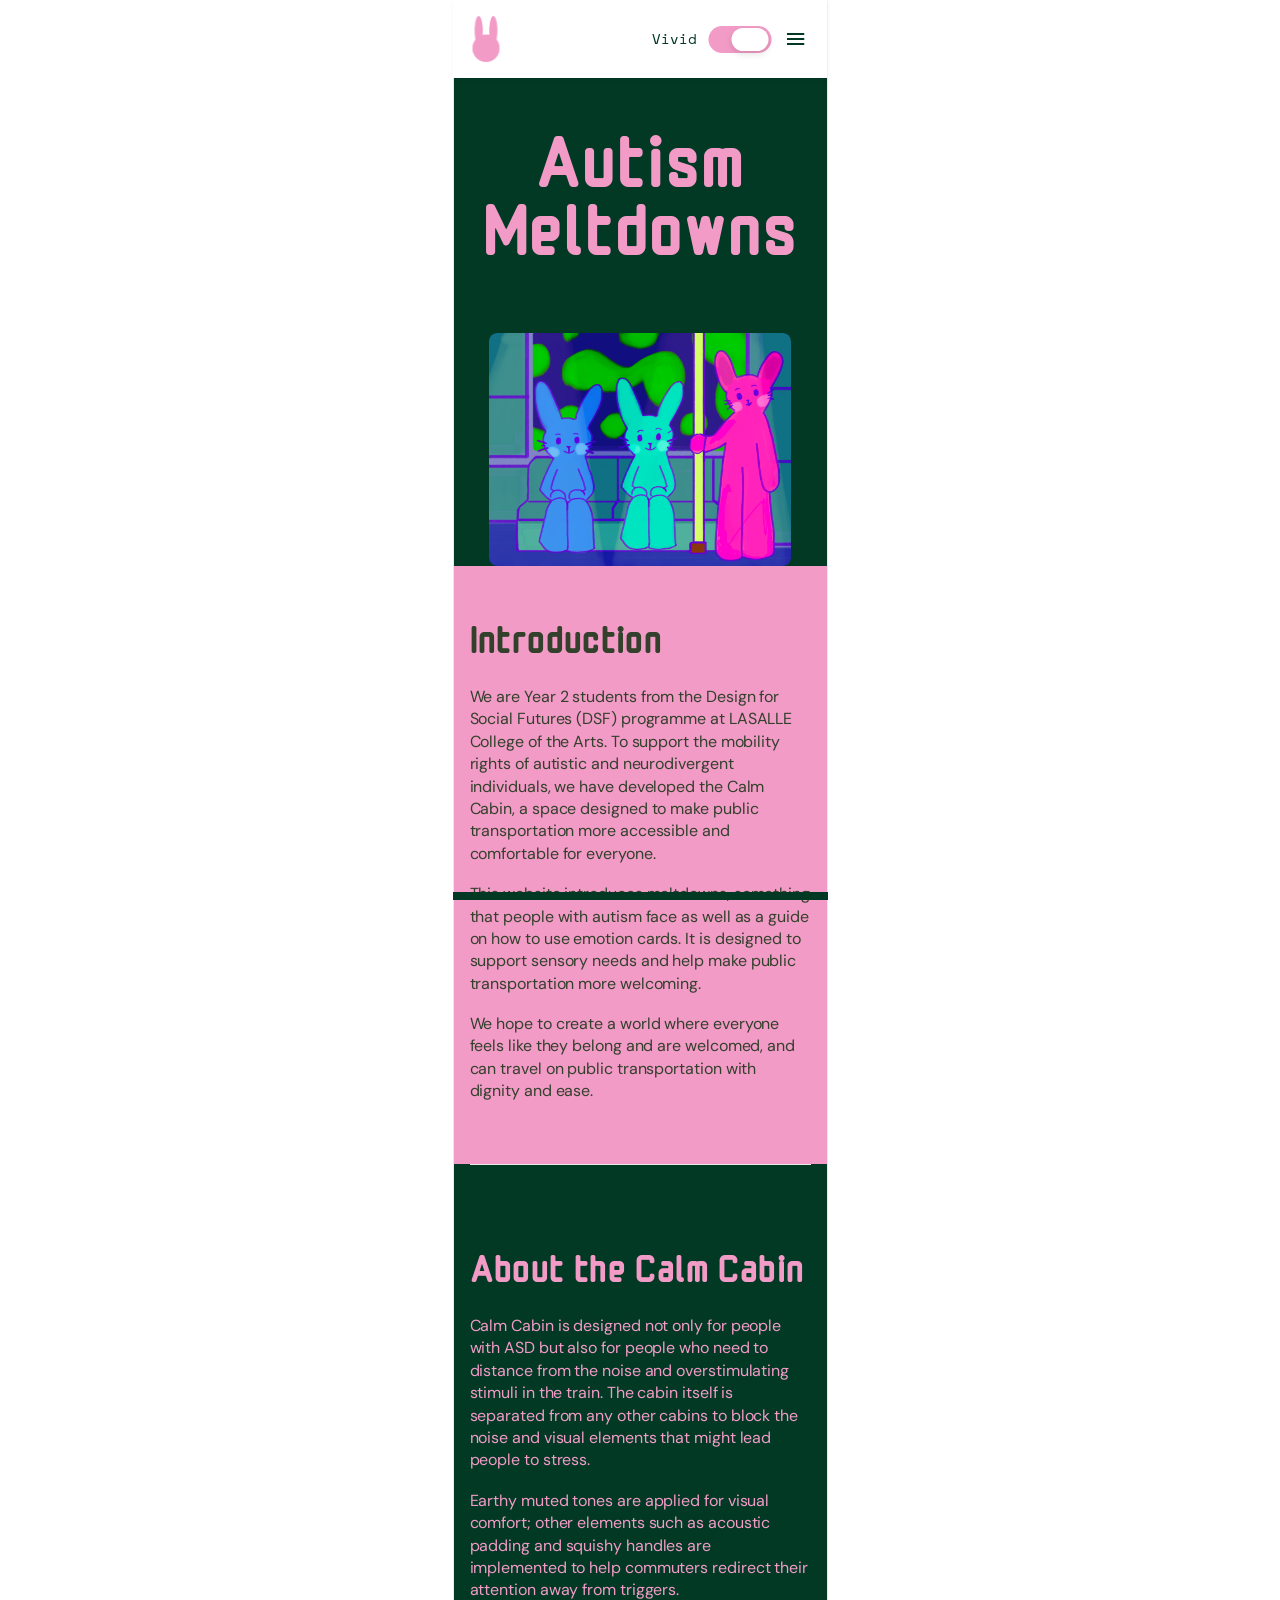
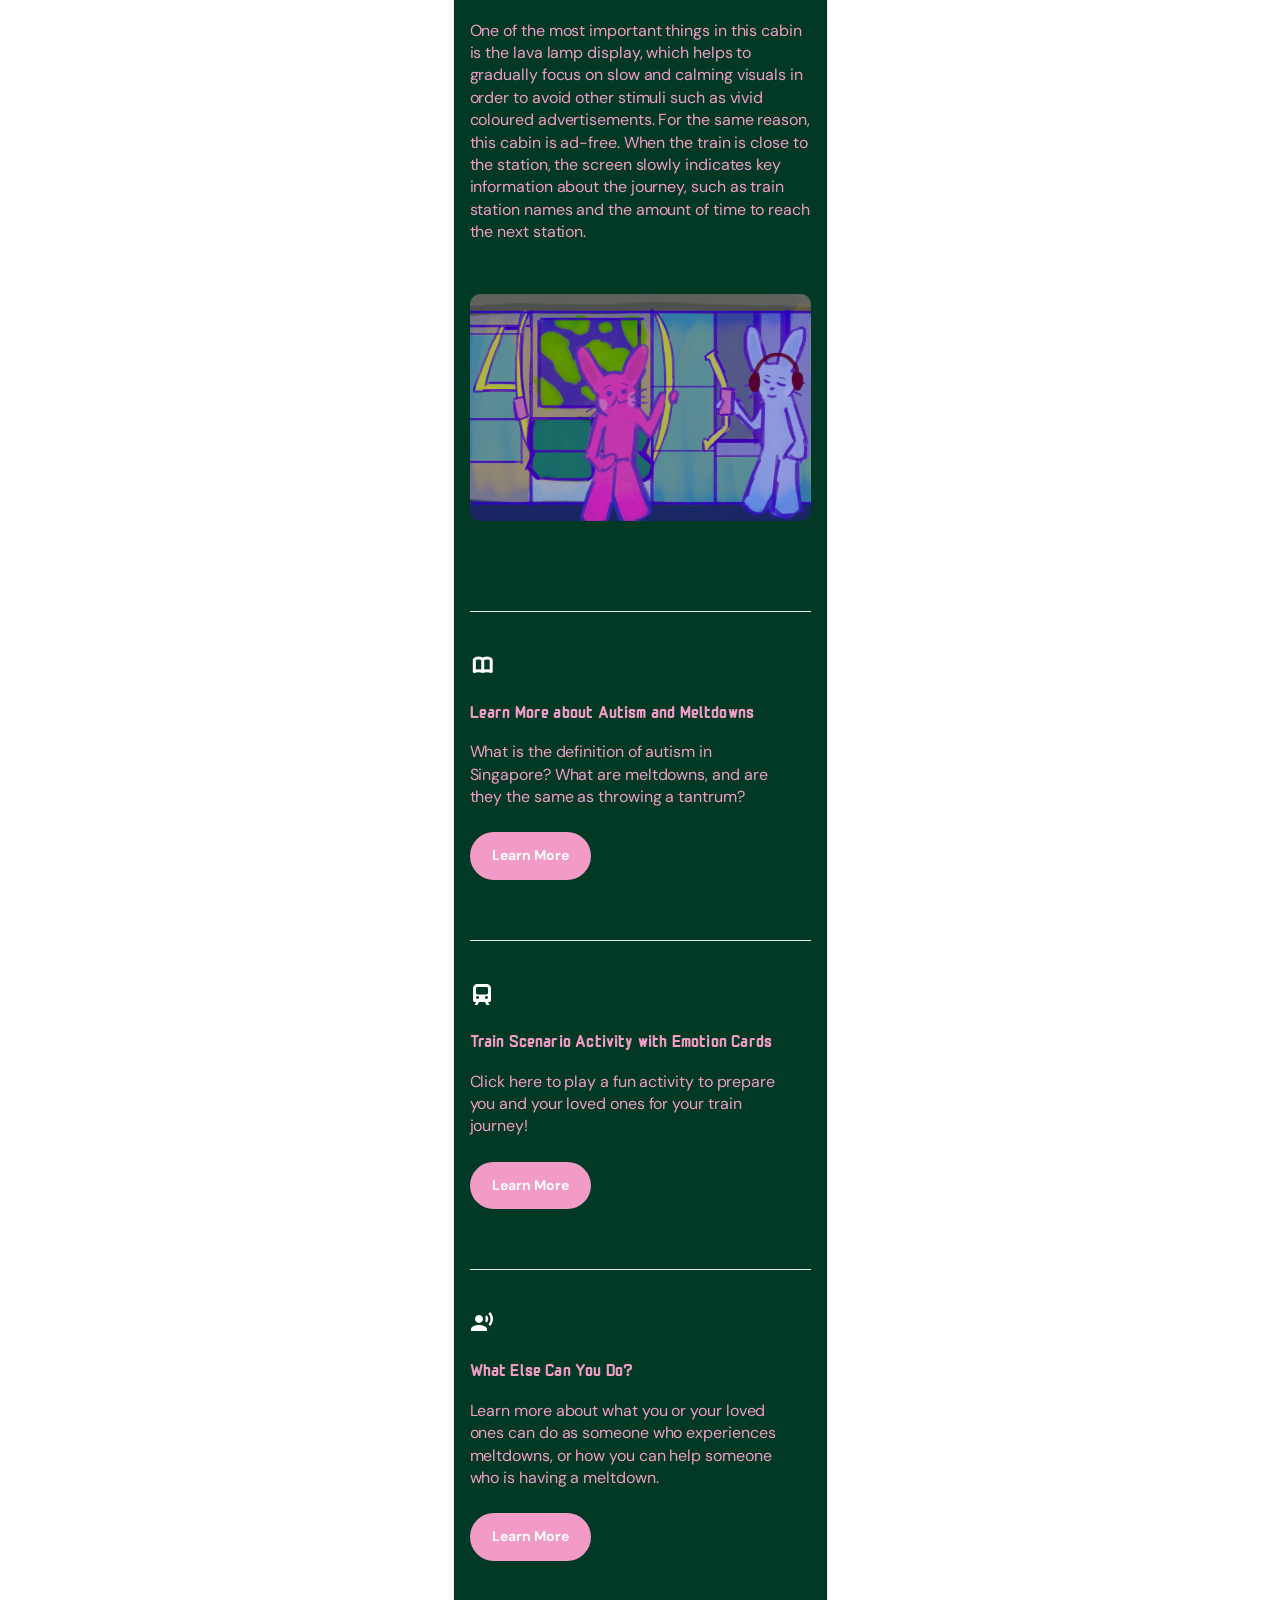
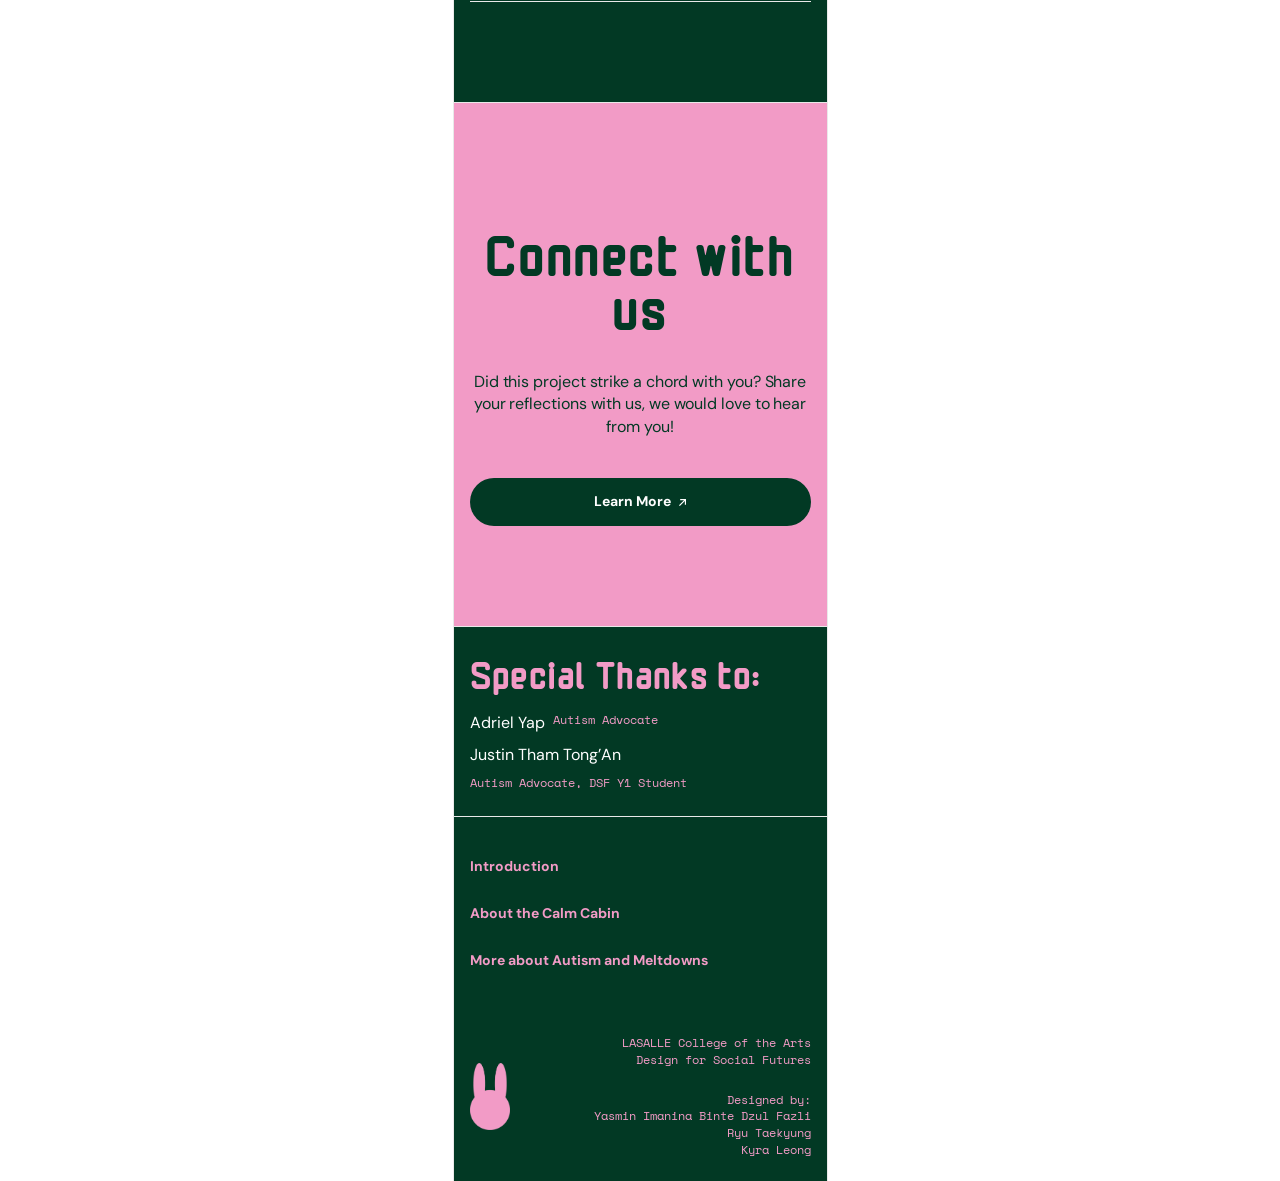
==== commit fcddbb4f: "Fix bunny icon navigation and mobile page borders" ====
--- a/index.html
+++ b/index.html
@@ -15,7 +15,7 @@
   <header class="site-header" id="home">
     <input class="menu-state" type="checkbox" id="menu-state" aria-label="Toggle navigation menu">
     <div class="nav-top">
-      <a class="brand" href="#home" aria-label="Home">
+      <a class="brand" href="#page-top" aria-label="Home">
         <img src="assets/bunny-icon.png" alt="">
       </a>
       <div class="nav-actions">
@@ -37,7 +37,7 @@
   </header>
 
   <main>
-    <section class="hero" aria-labelledby="page-title">
+    <section class="hero" id="page-top" aria-labelledby="page-title">
       <h1 id="page-title">Autism<br>Meltdowns</h1>
       <div class="hero-art-frame">
         <img class="hero-art" src="assets/hero-art.png" alt="Three colorful rabbits riding on a train">
@@ -115,9 +115,9 @@
       <a href="#resources">More about Autism and Meltdowns</a>
     </nav>
     <div class="footer-bottom">
-      <a class="footer-brand" href="#home" aria-label="Back to top">
+      <div class="footer-brand" aria-hidden="true">
         <img src="assets/bunny-icon.png" alt="">
-      </a>
+      </div>
       <div class="credits">
         <p>LASALLE College of the Arts<br>Design for Social Futures</p>
         <p>Designed by:<br>Yasmin Imanina Binte Dzul Fazli<br>Ryu Taekyung<br>Kyra Leong</p>
--- a/styles.css
+++ b/styles.css
@@ -28,11 +28,19 @@
   margin: 0;
   max-width: 375px;
   margin-inline: auto;
+  border-inline: 0;
   background: var(--white);
   color: var(--ink);
   font-family: var(--body);
   font-size: 16px;
   line-height: 1.4;
+}
+
+/* Keep the mobile canvas clean; show its frame only when there is extra room. */
+@media (min-width: 768px) {
+  body {
+    border-inline: 1px solid var(--line);
+  }
 }
 
 button, input { font: inherit; }
@@ -393,8 +401,7 @@
 .menu-link:focus-visible,
 .button:focus-visible,
 .footer-nav a:focus-visible,
-.brand:focus-visible,
-.footer-brand:focus-visible {
+.brand:focus-visible {
   outline: 2px solid var(--accent);
   outline-offset: 4px;
 }
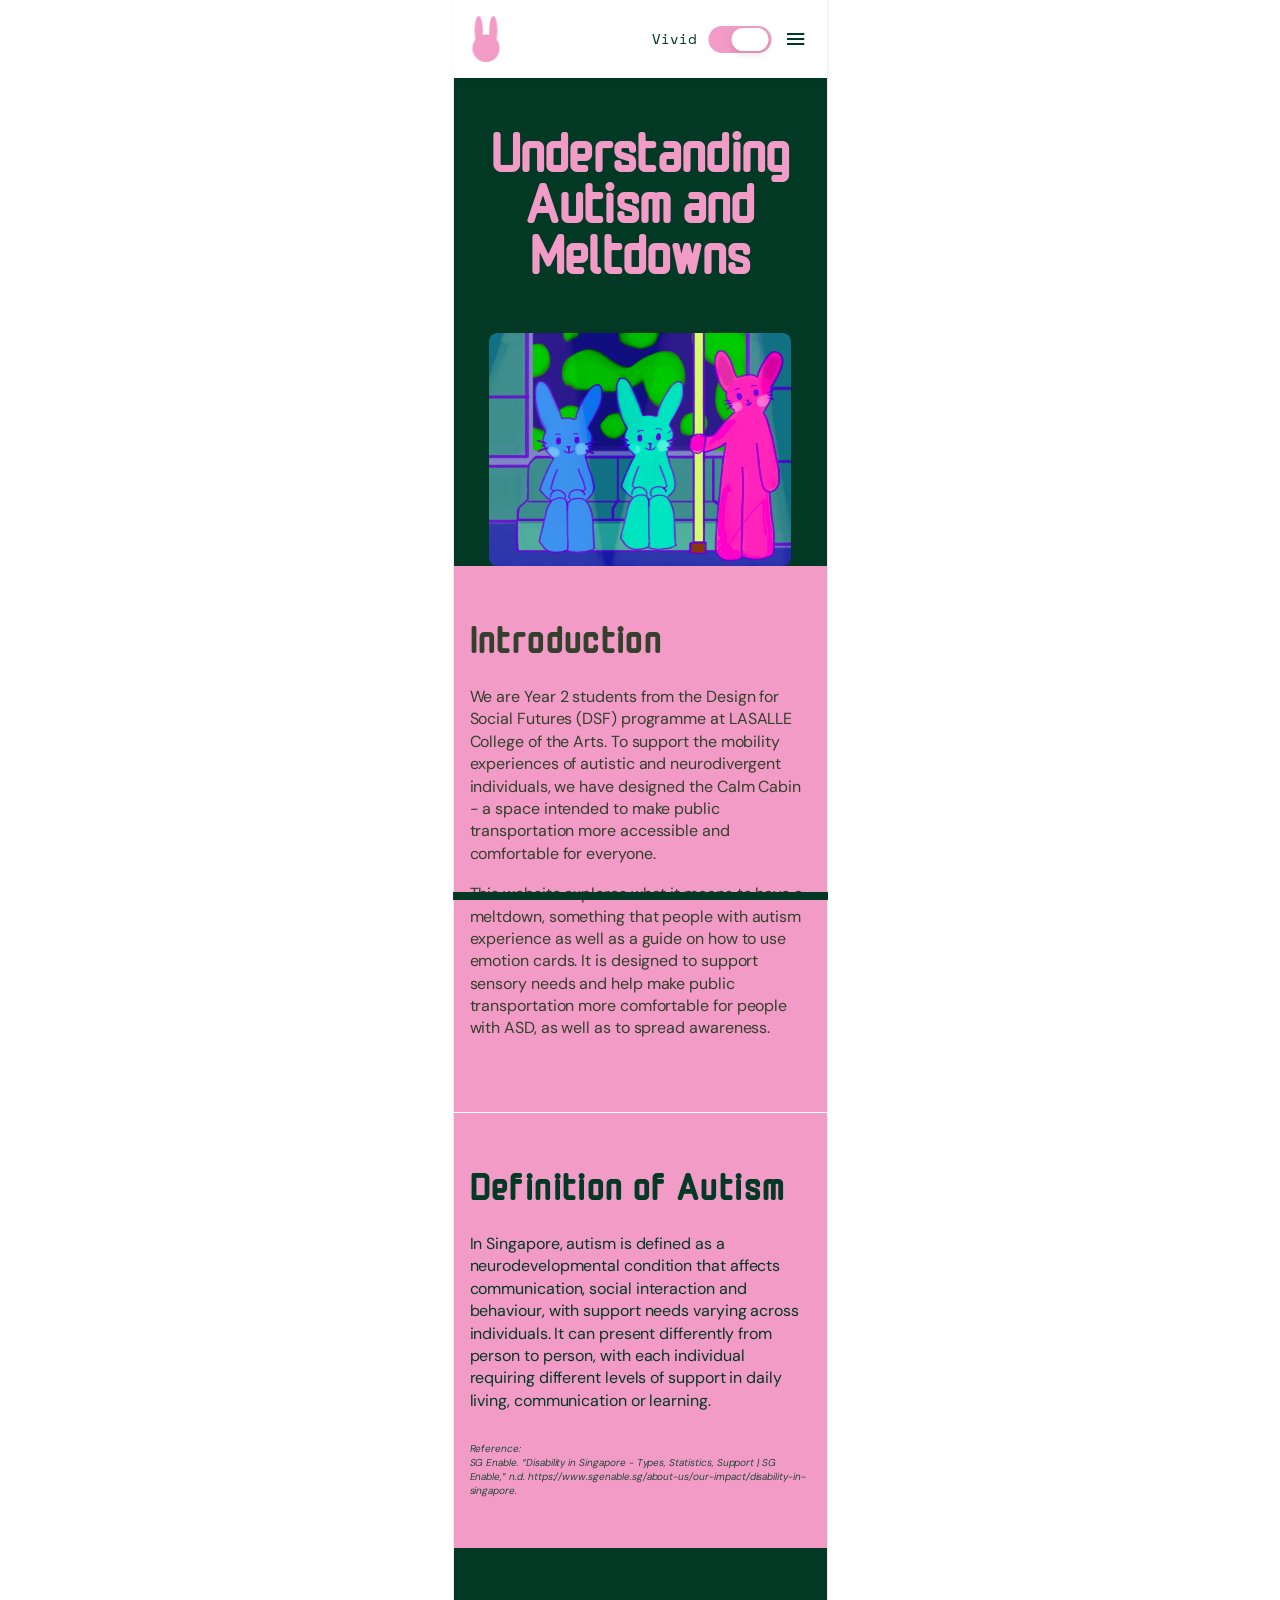
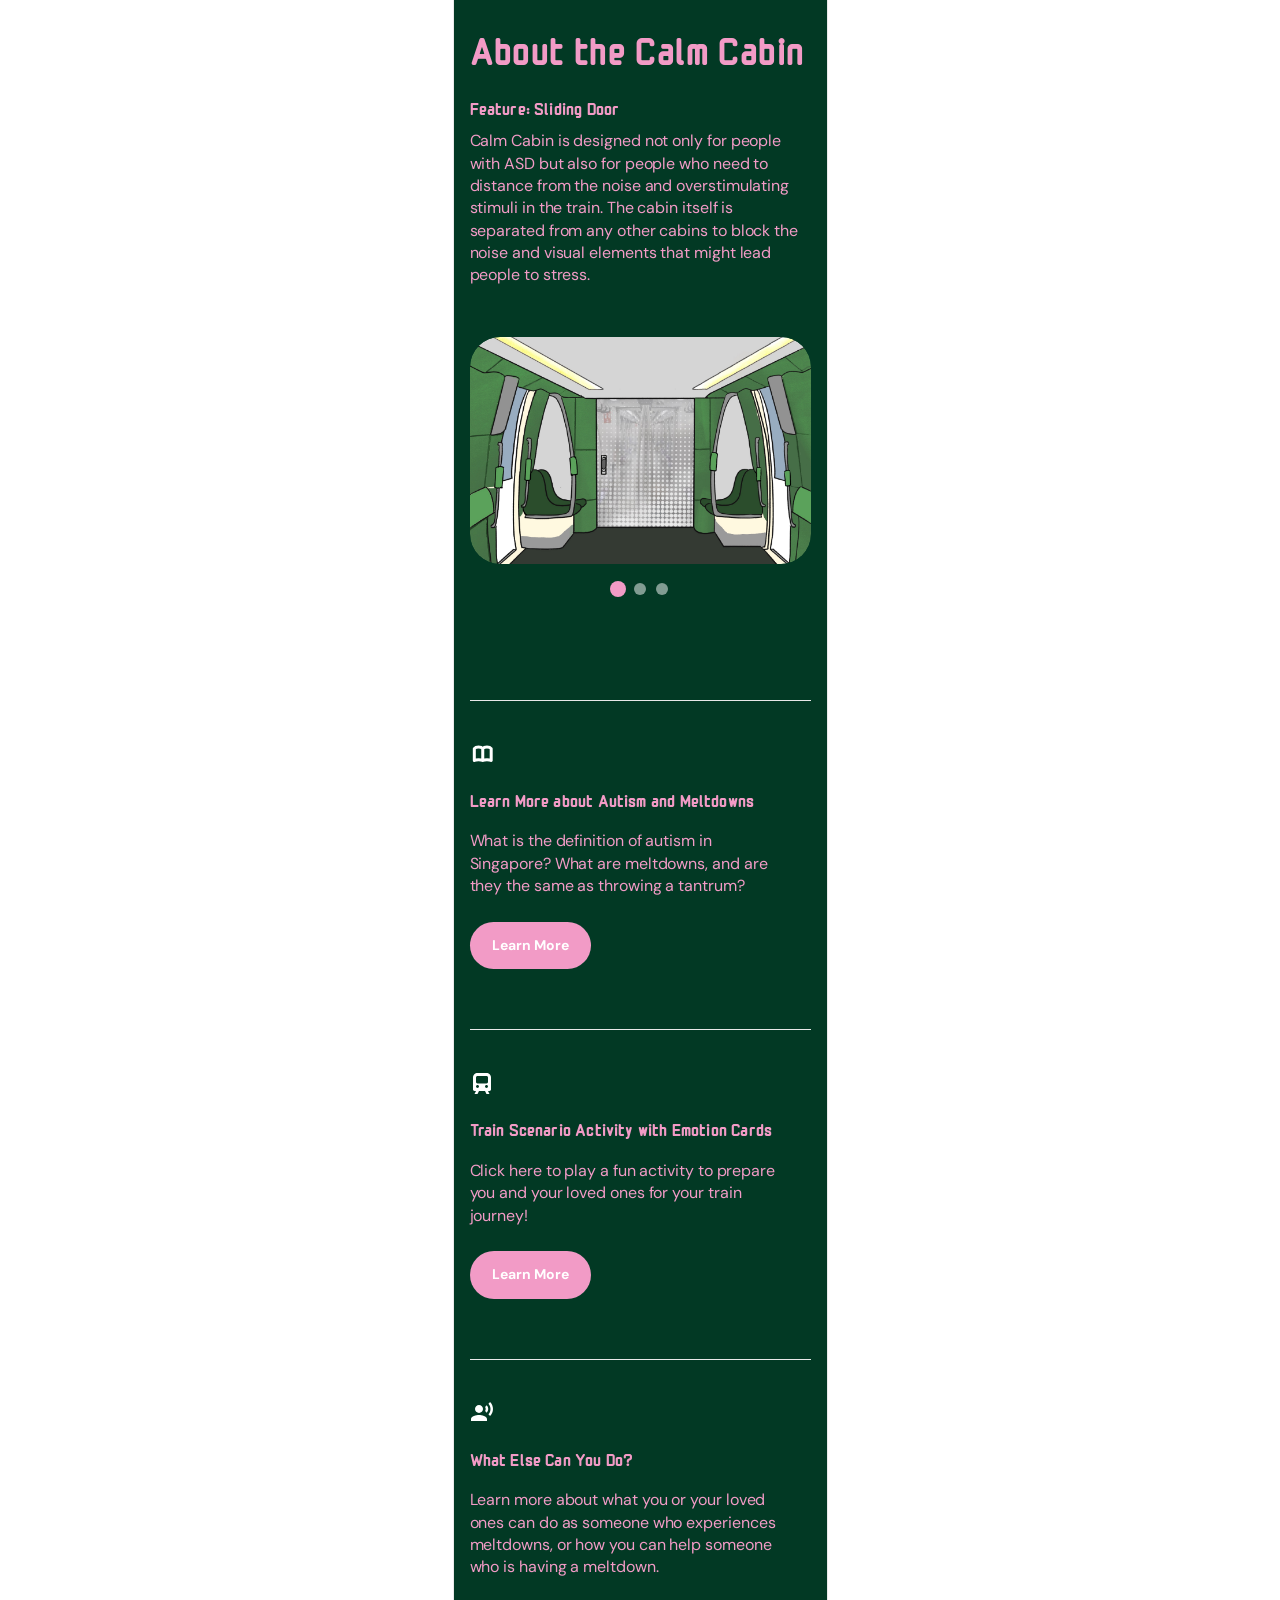
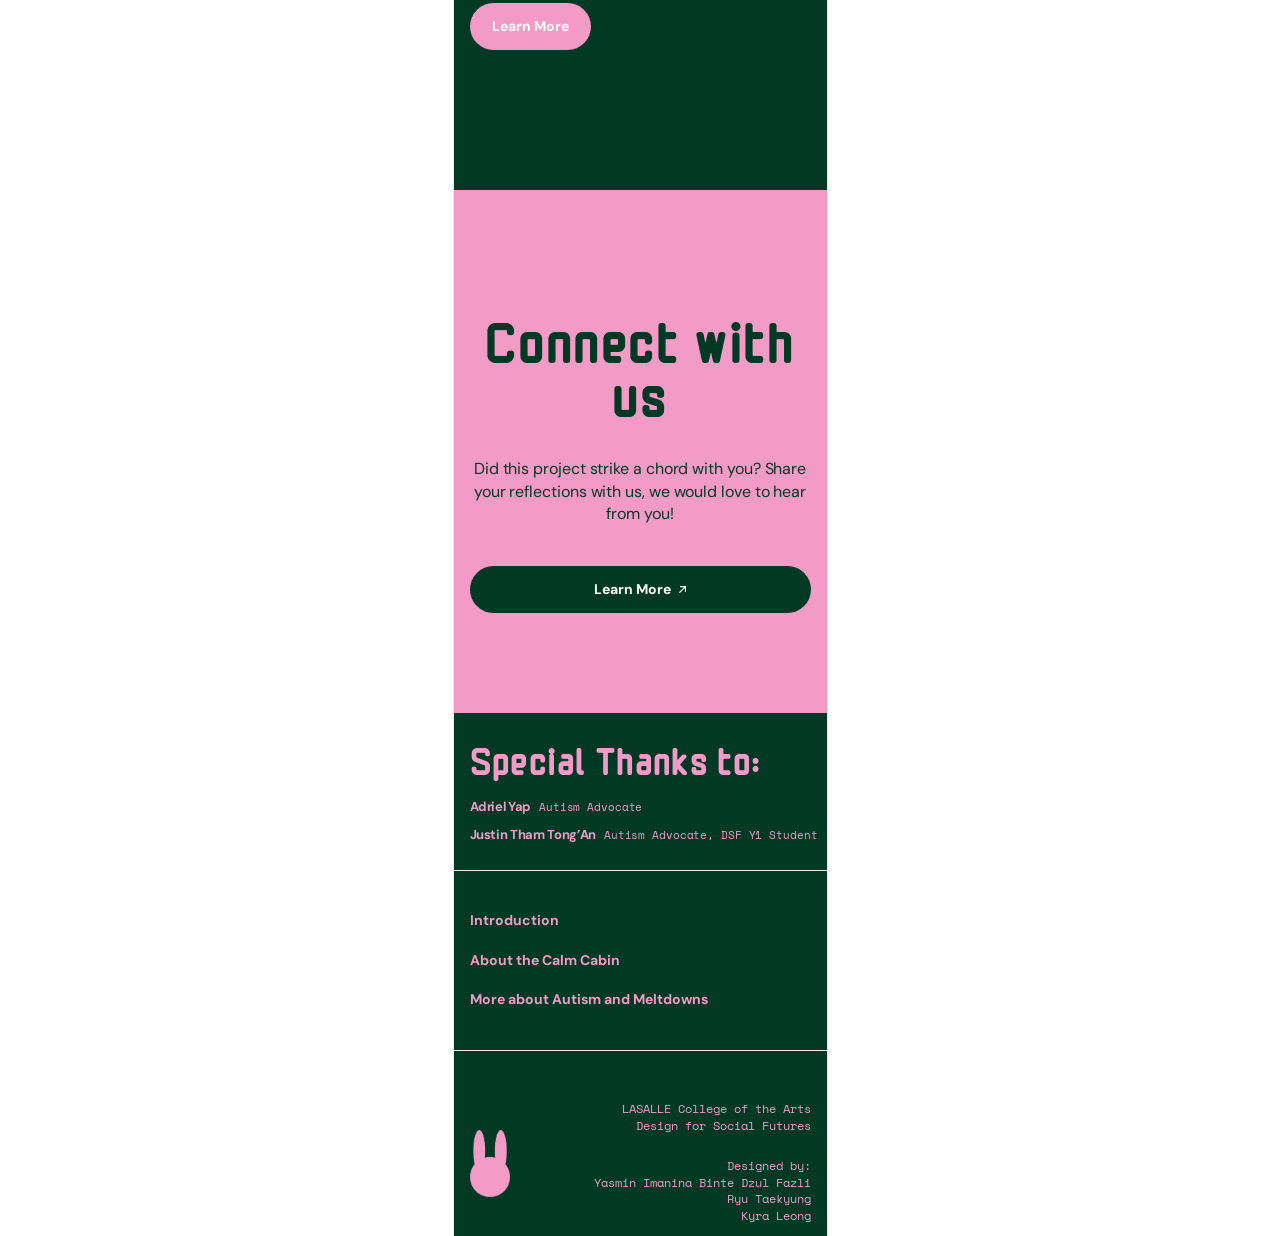
==== commit 42071c0a: "Update home page and add Calm Cabin feature carousel" ====
--- a/index.html
+++ b/index.html
@@ -38,7 +38,7 @@
 
   <main>
     <section class="hero" id="page-top" aria-labelledby="page-title">
-      <h1 id="page-title">Autism<br>Meltdowns</h1>
+      <h1 id="page-title">Understanding Autism and Meltdowns</h1>
       <div class="hero-art-frame">
         <img class="hero-art" src="assets/hero-art.png" alt="Three colorful rabbits riding on a train">
       </div>
@@ -47,23 +47,36 @@
     <section class="introduction reveal" id="introduction" aria-labelledby="intro-title">
       <h2 id="intro-title">Introduction</h2>
       <div class="intro-copy">
-        <p>We are Year 2 students from the Design for Social Futures (DSF) programme at LASALLE College of the Arts. To support the mobility rights of autistic and neurodivergent individuals, we have developed the Calm Cabin, a space designed to make public transportation more accessible and comfortable for everyone.</p>
-        <p>This website introduces meltdowns, something that people with autism face as well as a guide on how to use emotion cards. It is designed to support sensory needs and help make public transportation more welcoming.</p>
-        <p>We hope to create a world where everyone feels like they belong and are welcomed, and can travel on public transportation with dignity and ease.</p>
+        <p>We are Year 2 students from the Design for Social Futures (DSF) programme at LASALLE College of the Arts. To support the mobility experiences of autistic and neurodivergent individuals, we have designed the Calm Cabin - a space intended to make public transportation more accessible and comfortable for everyone.</p>
+        <p>This website explores what it means to have a meltdown, something that people with autism experience as well as a guide on how to use emotion cards. It is designed to support sensory needs and help make public transportation more comfortable for people with ASD, as well as to spread awareness.</p>
       </div>
+    </section>
+
+    <section class="definition-section" aria-labelledby="definition-title">
+      <h2 id="definition-title">Definition of Autism</h2>
+      <p class="definition-copy">In Singapore, autism is defined as a neurodevelopmental condition that affects communication, social interaction and behaviour, with support needs varying across individuals. It can present differently from person to person, with each individual requiring different levels of support in daily living, communication or learning.</p>
+      <p class="definition-reference">Reference:<br>SG Enable. “Disability in Singapore - Types, Statistics, Support | SG Enable,” n.d. https://www.sgenable.sg/about-us/our-impact/disability-in-singapore.</p>
     </section>
 
     <section class="cabin-section" id="calm-cabin" aria-labelledby="cabin-title">
       <div class="cabin-copy reveal">
         <h2 id="cabin-title">About the Calm Cabin</h2>
-        <div class="cabin-description">
-          <p>Calm Cabin is designed not only for people with ASD but also for people who need to distance from the noise and overstimulating stimuli in the train. The cabin itself is separated from any other cabins to block the noise and visual elements that might lead people to stress.</p>
-          <p>Earthy muted tones are applied for visual comfort; other elements such as acoustic padding and squishy handles are implemented to help commuters redirect their attention away from triggers.</p>
-          <p>One of the most important things in this cabin is the lava lamp display, which helps to gradually focus on slow and calming visuals in order to avoid other stimuli such as vivid coloured advertisements. For the same reason, this cabin is ad-free. When the train is close to the station, the screen slowly indicates key information about the journey, such as train station names and the amount of time to reach the next station.</p>
+        <div class="cabin-description" aria-live="polite" aria-atomic="true">
+          <h3 class="cabin-feature-title" id="cabin-feature-title">Feature: Sliding Door</h3>
+          <p class="cabin-feature-copy" id="cabin-feature-copy">Calm Cabin is designed not only for people with ASD but also for people who need to distance from the noise and overstimulating stimuli in the train. The cabin itself is separated from any other cabins to block the noise and visual elements that might lead people to stress.</p>
         </div>
       </div>
 
-      <img class="cabin-image reveal" src="assets/cabin-image.png" alt="Illustration of a calming train cabin with a rabbit passenger">
+      <div class="cabin-carousel reveal" role="region" aria-roledescription="carousel" aria-label="Calm Cabin feature carousel">
+        <div class="cabin-carousel-viewport">
+          <img class="cabin-carousel-image" id="cabin-carousel-image" src="assets/calm-cabin-door.jpg" alt="Calm Cabin sliding door">
+        </div>
+        <div class="cabin-carousel-dots" role="group" aria-label="Choose a Calm Cabin feature">
+          <button class="cabin-carousel-dot" type="button" aria-label="Show Feature: Sliding Door" aria-current="true"><img src="assets/carousel-dot-pink.svg" alt=""></button>
+          <button class="cabin-carousel-dot" type="button" aria-label="Show Feature: Tactile Handles and Poles" aria-current="false"><img src="assets/carousel-dot-white.svg" alt=""></button>
+          <button class="cabin-carousel-dot" type="button" aria-label="Show Feature: Lava Lamp Display" aria-current="false"><img src="assets/carousel-dot-white.svg" alt=""></button>
+        </div>
+      </div>
 
       <div class="resources" id="resources" aria-label="Resources">
         <article class="resource reveal" id="resource-autism">
@@ -96,7 +109,7 @@
     <section class="connect reveal" id="contact" aria-labelledby="contact-title">
       <h2 id="contact-title">Connect with us</h2>
       <p>Did this project strike a chord with you? Share your reflections with us, we would love to hear from you!</p>
-      <button class="button button-dark" type="button">Learn More <img src="assets/arrow-icon.svg" alt=""></button>
+      <a class="button button-dark" href="https://asdemotions.straw.page/">Learn More <img src="assets/arrow-icon.svg" alt=""></a>
     </section>
 
     <section class="thanks" aria-labelledby="thanks-title">
@@ -108,7 +121,7 @@
     </section>
   </main>
 
-  <footer class="site-footer">
+  <footer class="site-footer home-footer">
     <nav class="footer-nav" aria-label="Footer navigation">
       <a href="#introduction">Introduction</a>
       <a href="#calm-cabin">About the Calm Cabin</a>
@@ -127,5 +140,6 @@
   <div class="scroll-progress" role="progressbar" aria-label="Page scroll progress" aria-valuemin="0" aria-valuemax="100" aria-valuenow="0"><span></span></div>
   <script src="colour-mode.js"></script>
   <script src="scroll-progress.js"></script>
+  <script src="cabin-carousel.js"></script>
 </body>
 </html>
--- a/styles.css
+++ b/styles.css
@@ -239,8 +239,8 @@
   width: 100%;
   margin: 0;
   color: var(--accent);
-  font: 400 76px/.9 var(--display);
-  letter-spacing: .01em;
+  font: 400 60px/.85 var(--display);
+  letter-spacing: -2.7px;
   text-align: center;
 }
 
@@ -268,7 +268,7 @@
 h2 { font-size: 40px; line-height: 1; letter-spacing: .01em; }
 
 .introduction {
-  min-height: 598px;
+  min-height: 0;
   padding: 50px 16px;
   display: flex;
   flex-direction: column;
@@ -278,10 +278,22 @@
 }
 
 .introduction h2 { width: 100%; color: var(--surface); }
-.intro-copy { width: 100%; max-width: 760px; }
+.intro-copy { width: 100%; max-width: 760px; min-height: 376px; }
 .intro-copy p, .cabin-description p { margin: 0 0 18px; font-size: 16px; letter-spacing: -.08px; }
 .intro-copy p:last-child, .cabin-description p:last-child { margin-bottom: 0; }
 
+.definition-section {
+  padding: 50px 16px;
+  display: flex;
+  flex-direction: column;
+  gap: 30px;
+  border-top: 1px solid var(--white);
+  background: var(--accent);
+  color: var(--green);
+}
+.definition-section h2 { color: var(--green); }
+.definition-copy { max-width: 760px; margin: 0; font-size: 16px; line-height: 1.4; letter-spacing: -.08px; }
+.definition-reference { max-width: 760px; margin: 0; font-size: 10px; font-style: italic; font-weight: 300; line-height: 1.4; letter-spacing: -.05px; }
 .cabin-section {
   padding: 0 16px 100px;
   background: var(--green);
@@ -291,20 +303,60 @@
 .cabin-copy {
   max-width: 1000px;
   padding: 80px 0 50px;
-  border-top: .5px solid var(--line);
 }
 
 .cabin-copy h2 { margin: 0 0 30px; color: var(--accent); }
+.cabin-description { display: flex; flex-direction: column; gap: 14px; }
+.cabin-feature-title { margin: 0; color: var(--accent); font: 400 18px/1 var(--display); letter-spacing: .18px; }
 .cabin-description p { max-width: 780px; }
 
-.cabin-image {
+.cabin-carousel {
+  position: relative;
+  width: 100%;
+  max-width: 343px;
+  height: 273px;
+  margin: 0 0 50px;
+}
+.cabin-carousel-viewport {
+  width: 100%;
+  height: 227px;
+  overflow: hidden;
+  border-radius: 30px;
+  touch-action: pan-y;
+}
+.cabin-carousel-image {
   display: block;
   width: 100%;
-  height: 227px;
-  margin: 0 0 50px;
+  height: 100%;
   object-fit: cover;
-  border-radius: 10px;
-}
+  border-radius: inherit;
+  user-select: none;
+  -webkit-user-drag: none;
+}
+.cabin-carousel-dots {
+  position: absolute;
+  top: 244px;
+  left: 50%;
+  display: flex;
+  align-items: center;
+  gap: 6px;
+  transform: translateX(-50%);
+}
+.cabin-carousel-dot {
+  width: 16px;
+  height: 16px;
+  padding: 0;
+  display: grid;
+  flex: 0 0 16px;
+  place-items: center;
+  border: 0;
+  background: transparent;
+  cursor: pointer;
+}
+.cabin-carousel-dot img { display: block; width: 12px; height: 12px; }
+.cabin-carousel-dot[aria-current="true"] img { width: 16px; height: 16px; }
+.cabin-carousel-dot:focus-visible { outline: 2px solid var(--white); outline-offset: 3px; border-radius: 50%; }
+.cabin-carousel-dot:active { transform: scale(.9); }
 
 .resources {
   padding-top: 40px;
@@ -323,7 +375,6 @@
   border-top: 1px solid var(--line);
 }
 
-.resource:last-child { border-bottom: 1px solid var(--line); }
 .resource-icon { width: 24px; height: 24px; object-fit: contain; }
 .resource-copy { display: flex; flex-direction: column; gap: 20px; }
 .resource h3 { color: var(--accent); font-size: 18px; line-height: 1.2; letter-spacing: .01em; }
@@ -338,7 +389,6 @@
   flex-direction: column;
   align-items: center;
   gap: 40px;
-  border-top: .5px solid var(--line);
   background: var(--accent);
   color: var(--green);
   text-align: center;
@@ -355,15 +405,14 @@
   display: flex;
   flex-direction: column;
   gap: 20px;
-  border-top: 1px solid var(--line);
   background: var(--green);
   color: var(--accent);
 }
 
 .thanks h2 { font-size: 40px; }
 .thanks-list { display: flex; flex-direction: column; gap: 10px; }
-.thanks-list p { display: flex; flex-wrap: wrap; gap: 8px; margin: 0; color: var(--white); font-size: 16px; }
-.thanks-list span { color: var(--accent); font: 12px/1.4 var(--mono); }
+.thanks-list p { width: 100%; display: flex; flex-wrap: nowrap; align-items: baseline; gap: 8px; margin: 0; color: var(--accent); font-size: 13px; font-weight: 700; line-height: 17px; letter-spacing: -.35px; white-space: nowrap; }
+.thanks-list span { flex: 0 0 auto; color: var(--accent); font: 11px/17px var(--mono); letter-spacing: -.11px; white-space: nowrap; }
 
 .site-footer {
   max-width: 1600px;
@@ -377,11 +426,14 @@
   background: var(--green);
   color: var(--accent);
 }
+.home-footer { min-height: 366px; padding-bottom: 0; justify-content: flex-start; gap: 40px; }
 
 .footer-nav { display: flex; flex-direction: column; align-items: flex-start; gap: 27px; }
+.home-footer .footer-nav { height: 99px; min-height: 99px; justify-content: center; gap: 20px; }
 .footer-nav a { font-size: 14px; font-weight: 700; text-decoration: none; transition: color .18s ease; }
 .footer-nav a:active { color: var(--white); }
 .footer-bottom { min-height: 129px; display: flex; align-items: center; justify-content: space-between; gap: 20px; }
+.home-footer .footer-bottom { width: calc(100% + 32px); height: 186px; min-height: 186px; margin-inline: -16px; padding: 39px 16px 0; border-top: 1px solid var(--line); }
 .footer-brand { display: inline-flex; align-items: center; }
 .footer-brand img { width: 40px; height: 67px; }
 .credits { display: flex; flex-direction: column; align-items: flex-end; gap: 23px; text-align: right; font: 12px/1.4 var(--mono); }
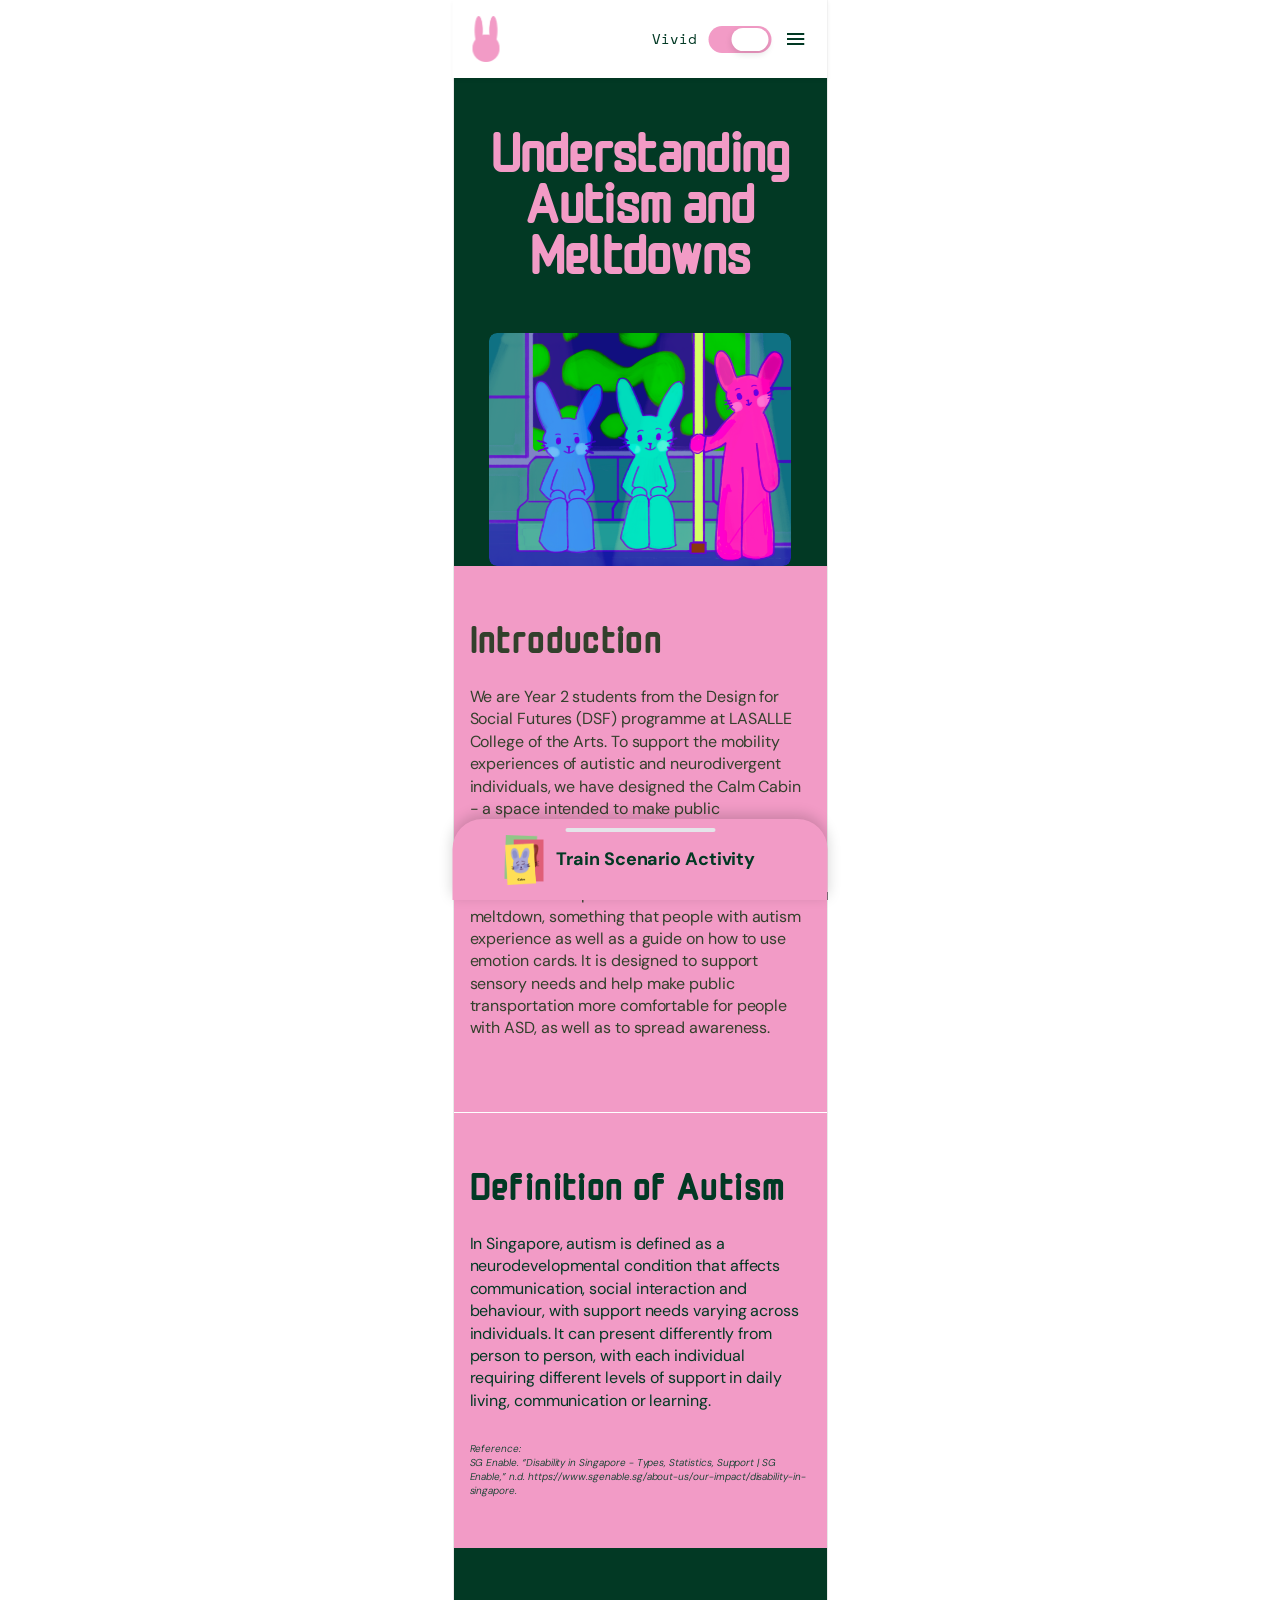
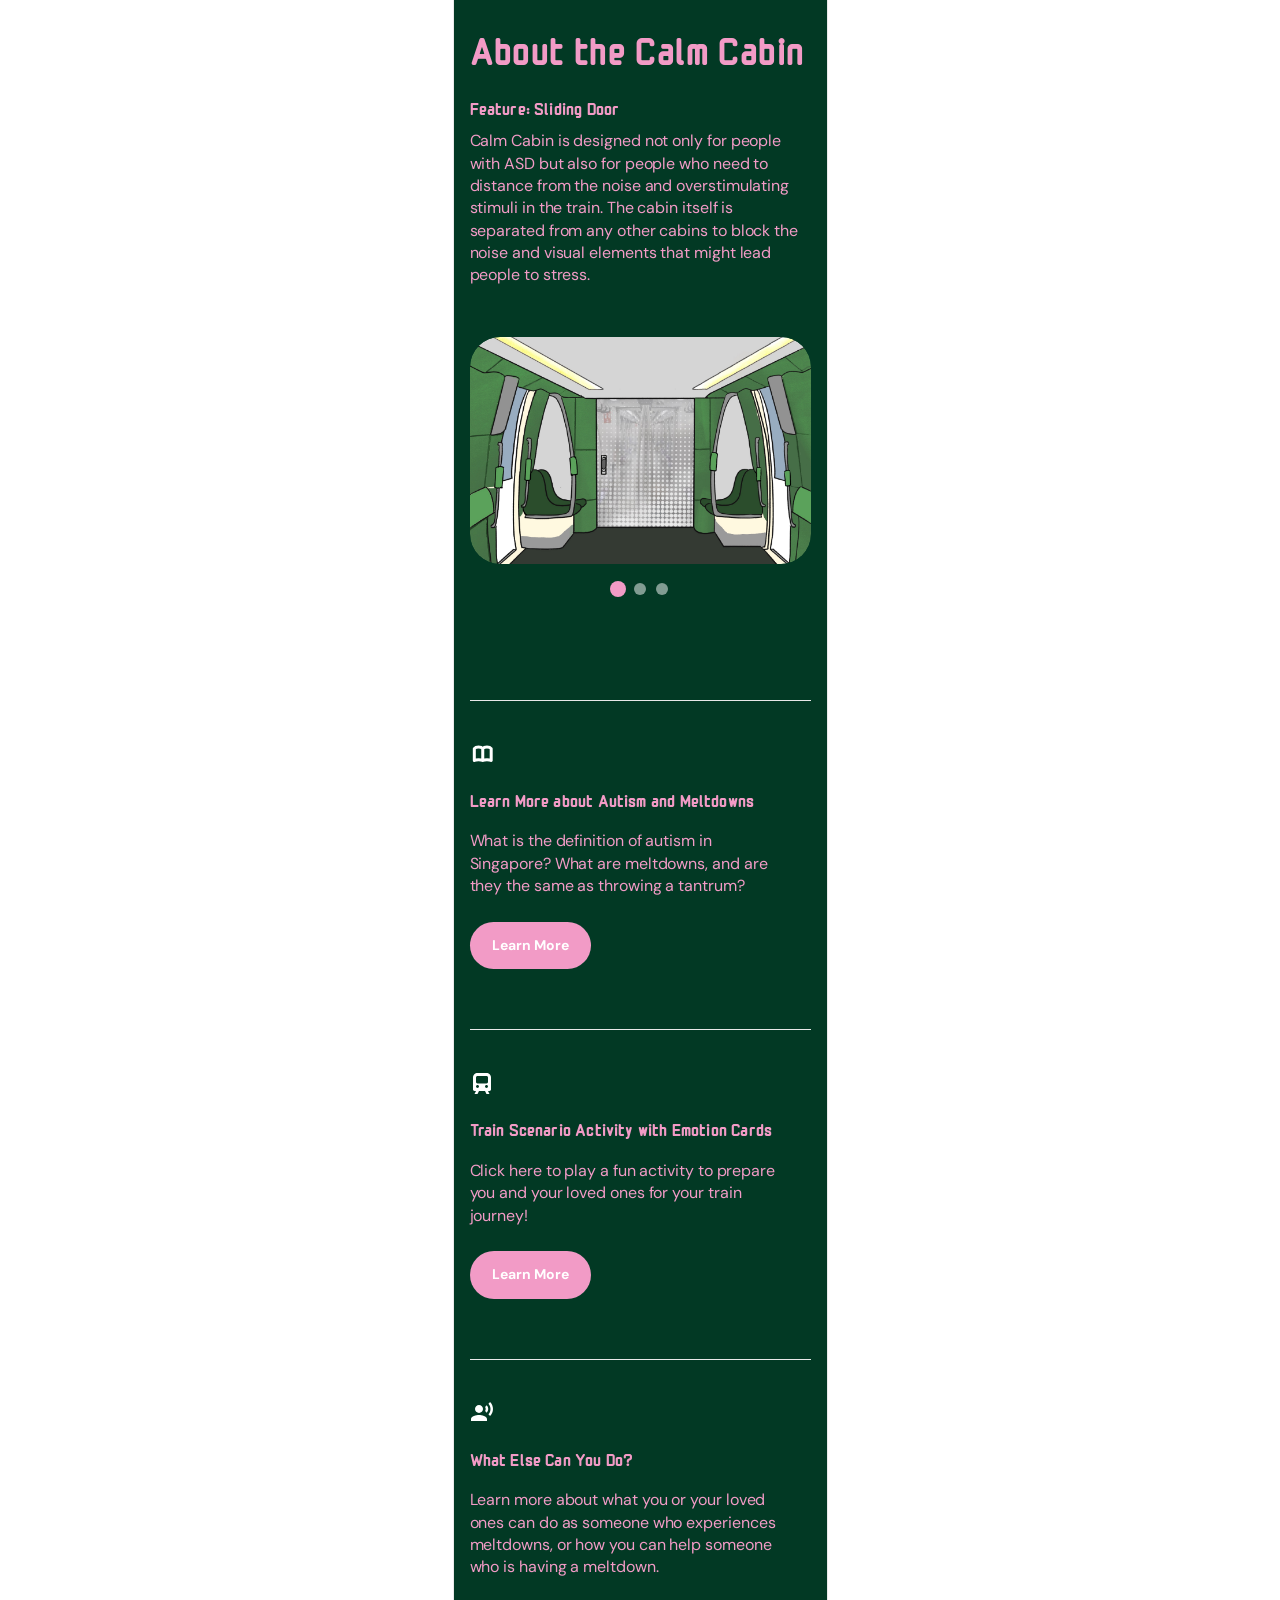
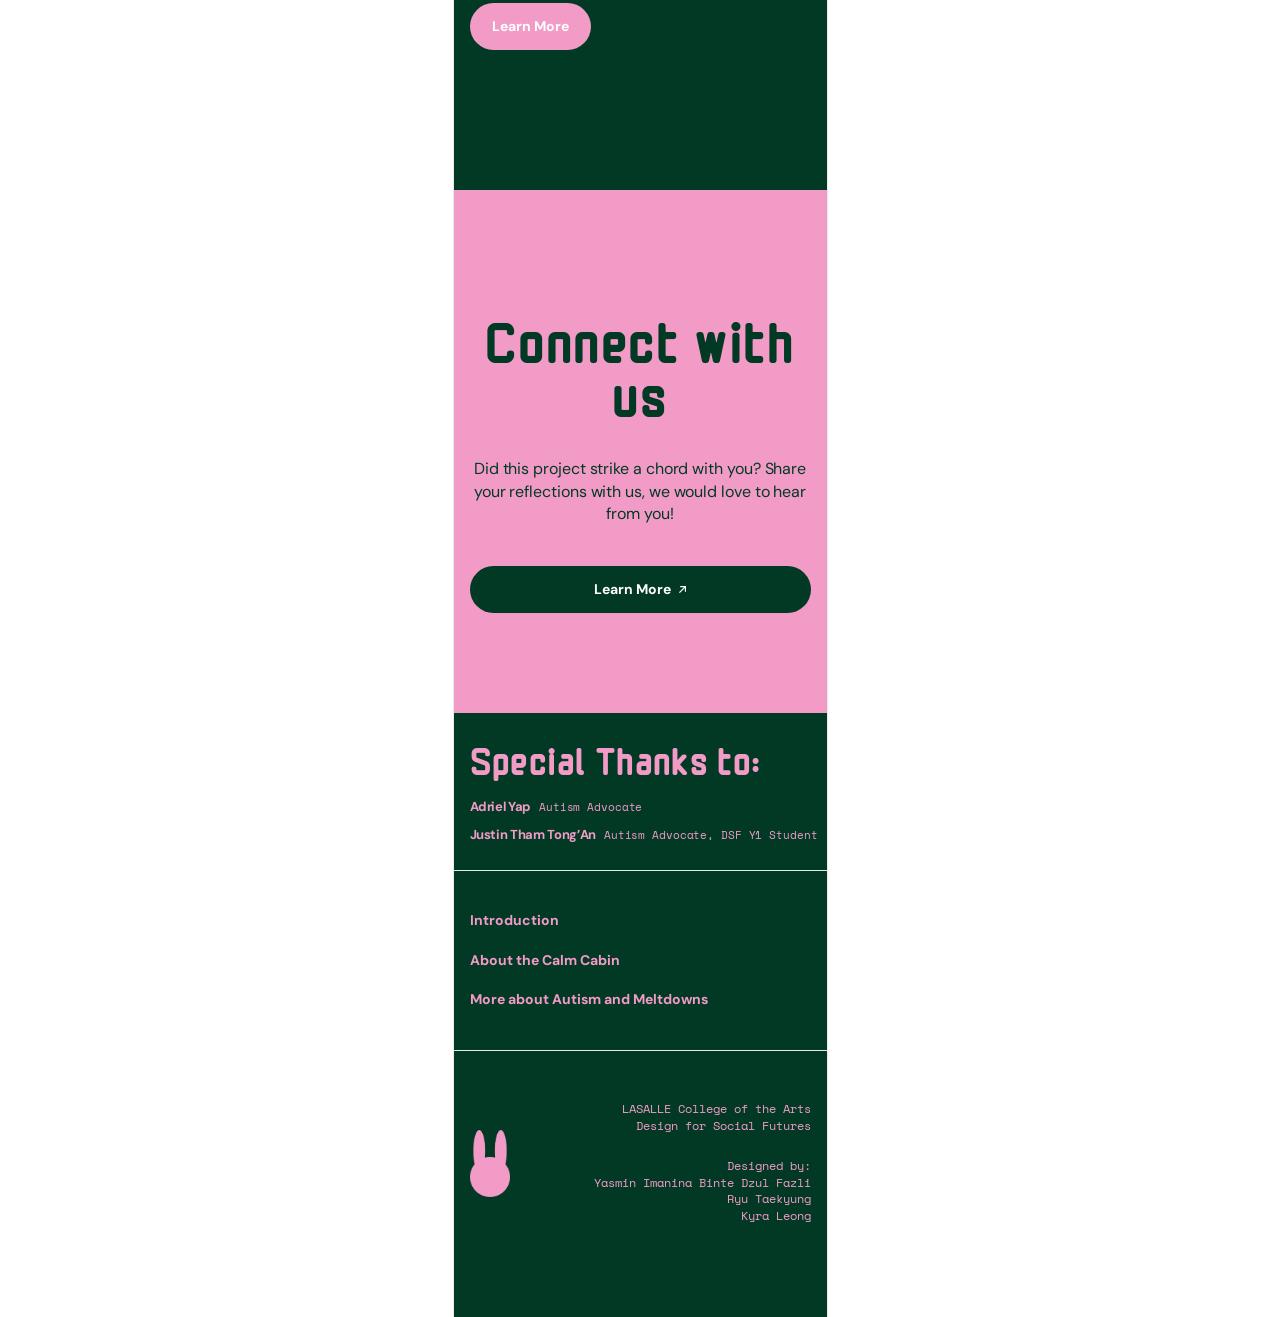
==== commit 8831fbf4: "Fix carousel dots and add train drawer" ====
--- a/index.html
+++ b/index.html
@@ -11,7 +11,7 @@
   <link href="https://fonts.googleapis.com/css2?family=DM+Sans:wght@400;500;700&family=Monomaniac+One&family=Space+Mono&display=swap" rel="stylesheet">
   <link rel="stylesheet" href="styles.css">
 </head>
-<body>
+<body class="home-page">
   <header class="site-header" id="home">
     <input class="menu-state" type="checkbox" id="menu-state" aria-label="Toggle navigation menu">
     <div class="nav-top">
@@ -72,9 +72,9 @@
           <img class="cabin-carousel-image" id="cabin-carousel-image" src="assets/calm-cabin-door.jpg" alt="Calm Cabin sliding door">
         </div>
         <div class="cabin-carousel-dots" role="group" aria-label="Choose a Calm Cabin feature">
-          <button class="cabin-carousel-dot" type="button" aria-label="Show Feature: Sliding Door" aria-current="true"><img src="assets/carousel-dot-pink.svg" alt=""></button>
-          <button class="cabin-carousel-dot" type="button" aria-label="Show Feature: Tactile Handles and Poles" aria-current="false"><img src="assets/carousel-dot-white.svg" alt=""></button>
-          <button class="cabin-carousel-dot" type="button" aria-label="Show Feature: Lava Lamp Display" aria-current="false"><img src="assets/carousel-dot-white.svg" alt=""></button>
+          <button class="cabin-carousel-dot" type="button" data-slide-index="0" aria-label="Show Feature: Sliding Door" aria-current="true" aria-pressed="true"><img src="assets/carousel-dot-pink.svg" alt=""></button>
+          <button class="cabin-carousel-dot" type="button" data-slide-index="1" aria-label="Show Feature: Tactile Handles and Poles" aria-current="false" aria-pressed="false"><img src="assets/carousel-dot-white.svg" alt=""></button>
+          <button class="cabin-carousel-dot" type="button" data-slide-index="2" aria-label="Show Feature: Lava Lamp Display" aria-current="false" aria-pressed="false"><img src="assets/carousel-dot-white.svg" alt=""></button>
         </div>
       </div>
 
@@ -137,9 +137,27 @@
       </div>
     </div>
   </footer>
+  <div class="home-bottom-fill" aria-hidden="true"></div>
+  <section class="train-drawer" id="train-drawer" aria-label="Train Scenario Activity" data-open="false">
+    <button class="train-drawer-toggle" type="button" aria-expanded="false" aria-controls="train-drawer-content">
+      <span class="train-drawer-closed-view" aria-hidden="true">
+        <span class="train-drawer-handle"></span>
+        <img class="train-drawer-closed-art" src="assets/train-scenario-menu-art.png" alt="">
+        <span class="train-drawer-closed-title">Train Scenario Activity</span>
+      </span>
+      <span class="train-drawer-open-handle" aria-hidden="true"><span class="train-drawer-handle"></span></span>
+      <span class="visually-hidden">Open Train Scenario Activity menu</span>
+    </button>
+    <div class="train-drawer-content" id="train-drawer-content" aria-hidden="true" inert>
+      <img class="train-drawer-open-art" src="assets/train-scenario-menu-art.png" alt="">
+      <p class="train-drawer-message">Try out our<br>Train Scenario Activity with Emotion Cards!</p>
+      <a class="train-drawer-cta" href="https://emotion-cards-carousel.vercel.app/">Let’s Play! <span aria-hidden="true">→</span></a>
+    </div>
+  </section>
   <div class="scroll-progress" role="progressbar" aria-label="Page scroll progress" aria-valuemin="0" aria-valuemax="100" aria-valuenow="0"><span></span></div>
   <script src="colour-mode.js"></script>
   <script src="scroll-progress.js"></script>
   <script src="cabin-carousel.js"></script>
+  <script src="train-drawer.js"></script>
 </body>
 </html>
--- a/styles.css
+++ b/styles.css
@@ -353,8 +353,9 @@
   background: transparent;
   cursor: pointer;
 }
+.cabin-carousel-dot.is-active img,
+.cabin-carousel-dot[aria-current="true"] img { width: 16px; height: 16px; }
 .cabin-carousel-dot img { display: block; width: 12px; height: 12px; }
-.cabin-carousel-dot[aria-current="true"] img { width: 16px; height: 16px; }
 .cabin-carousel-dot:focus-visible { outline: 2px solid var(--white); outline-offset: 3px; border-radius: 50%; }
 .cabin-carousel-dot:active { transform: scale(.9); }
 
@@ -427,6 +428,128 @@
   color: var(--accent);
 }
 .home-footer { min-height: 366px; padding-bottom: 0; justify-content: flex-start; gap: 40px; }
+.drawer-page { padding-bottom: 81px; }
+.home-bottom-fill { width: min(100%, 375px); height: 81px; margin-inline: auto; background: #023924; }
+
+.train-drawer {
+  position: fixed;
+  z-index: 21;
+  right: auto;
+  bottom: 0;
+  left: 50%;
+  width: min(100%, 375px);
+  height: 81px;
+  overflow: hidden;
+  transform: translateX(-50%);
+  border-radius: 30px 30px 0 0;
+  background: var(--accent);
+  color: var(--green);
+  box-shadow: 0 -4px 14px rgba(0, 0, 0, .18);
+  transition: height .32s cubic-bezier(.22,.61,.36,1);
+}
+.train-drawer[data-open="true"] { height: 318px; }
+.train-drawer-toggle {
+  position: absolute;
+  z-index: 2;
+  inset: 0 0 auto;
+  width: 100%;
+  height: 81px;
+  padding: 0;
+  border: 0;
+  background: transparent;
+  color: inherit;
+  cursor: pointer;
+}
+.train-drawer-closed-view { position: absolute; inset: 0; transition: opacity .16s ease; }
+.train-drawer[data-open="true"] .train-drawer-closed-view { opacity: 0; pointer-events: none; }
+.train-drawer-handle {
+  position: absolute;
+  top: 9px;
+  left: 50%;
+  width: 150px;
+  height: 4px;
+  border-radius: 2px;
+  background: #e5e5ea;
+  transform: translateX(-50%);
+}
+.train-drawer-closed-art {
+  position: absolute;
+  top: 16px;
+  left: 13.87%;
+  width: 39px;
+  height: 50px;
+  object-fit: contain;
+}
+.train-drawer-closed-title {
+  position: absolute;
+  top: 16px;
+  left: 27.73%;
+  width: calc(100% - 157px);
+  height: 50px;
+  display: flex;
+  align-items: center;
+  font-size: clamp(14px, 4.8vw, 18px);
+  font-weight: 700;
+  line-height: 1.2;
+  letter-spacing: -.1px;
+  text-align: left;
+  white-space: nowrap;
+}
+.train-drawer-open-handle { position: absolute; inset: 0; opacity: 0; transition: opacity .16s ease; }
+.train-drawer[data-open="true"] .train-drawer-open-handle { opacity: 1; }
+.train-drawer-content {
+  position: absolute;
+  inset: 0;
+  opacity: 0;
+  pointer-events: none;
+  transition: opacity .2s ease .08s;
+}
+.train-drawer[data-open="true"] .train-drawer-content { opacity: 1; pointer-events: auto; }
+.train-drawer-open-art {
+  position: absolute;
+  top: 33px;
+  left: 22px;
+  width: 131px;
+  height: 167px;
+  object-fit: contain;
+}
+.train-drawer-message {
+  position: absolute;
+  top: 66px;
+  left: 45.6%;
+  width: calc(54.4% - 22px);
+  margin: 0;
+  font-size: 20px;
+  font-weight: 700;
+  line-height: 1.4;
+  letter-spacing: -.1px;
+}
+.train-drawer-cta {
+  position: absolute;
+  top: 220px;
+  left: 8px;
+  width: calc(100% - 16px);
+  height: 54px;
+  display: flex;
+  align-items: center;
+  justify-content: center;
+  gap: 8px;
+  border-radius: 30px;
+  background: var(--green);
+  color: var(--white);
+  font: 25px/.85 var(--display);
+  letter-spacing: -1.125px;
+  text-decoration: none;
+  transition: background-color .18s ease, transform .18s ease;
+}
+.train-drawer-cta:active { background: var(--surface); transform: scale(.99); }
+.train-drawer-toggle:focus-visible,
+.train-drawer-cta:focus-visible { outline: 2px solid var(--green); outline-offset: -4px; }
+.visually-hidden { position: absolute; width: 1px; height: 1px; padding: 0; margin: -1px; overflow: hidden; clip: rect(0, 0, 0, 0); white-space: nowrap; border: 0; }
+
+@media (prefers-reduced-motion: reduce) {
+  .train-drawer, .train-drawer-closed-view, .train-drawer-open-handle, .train-drawer-content { transition-duration: .01ms; }
+}
 
 .footer-nav { display: flex; flex-direction: column; align-items: flex-start; gap: 27px; }
 .home-footer .footer-nav { height: 99px; min-height: 99px; justify-content: center; gap: 20px; }
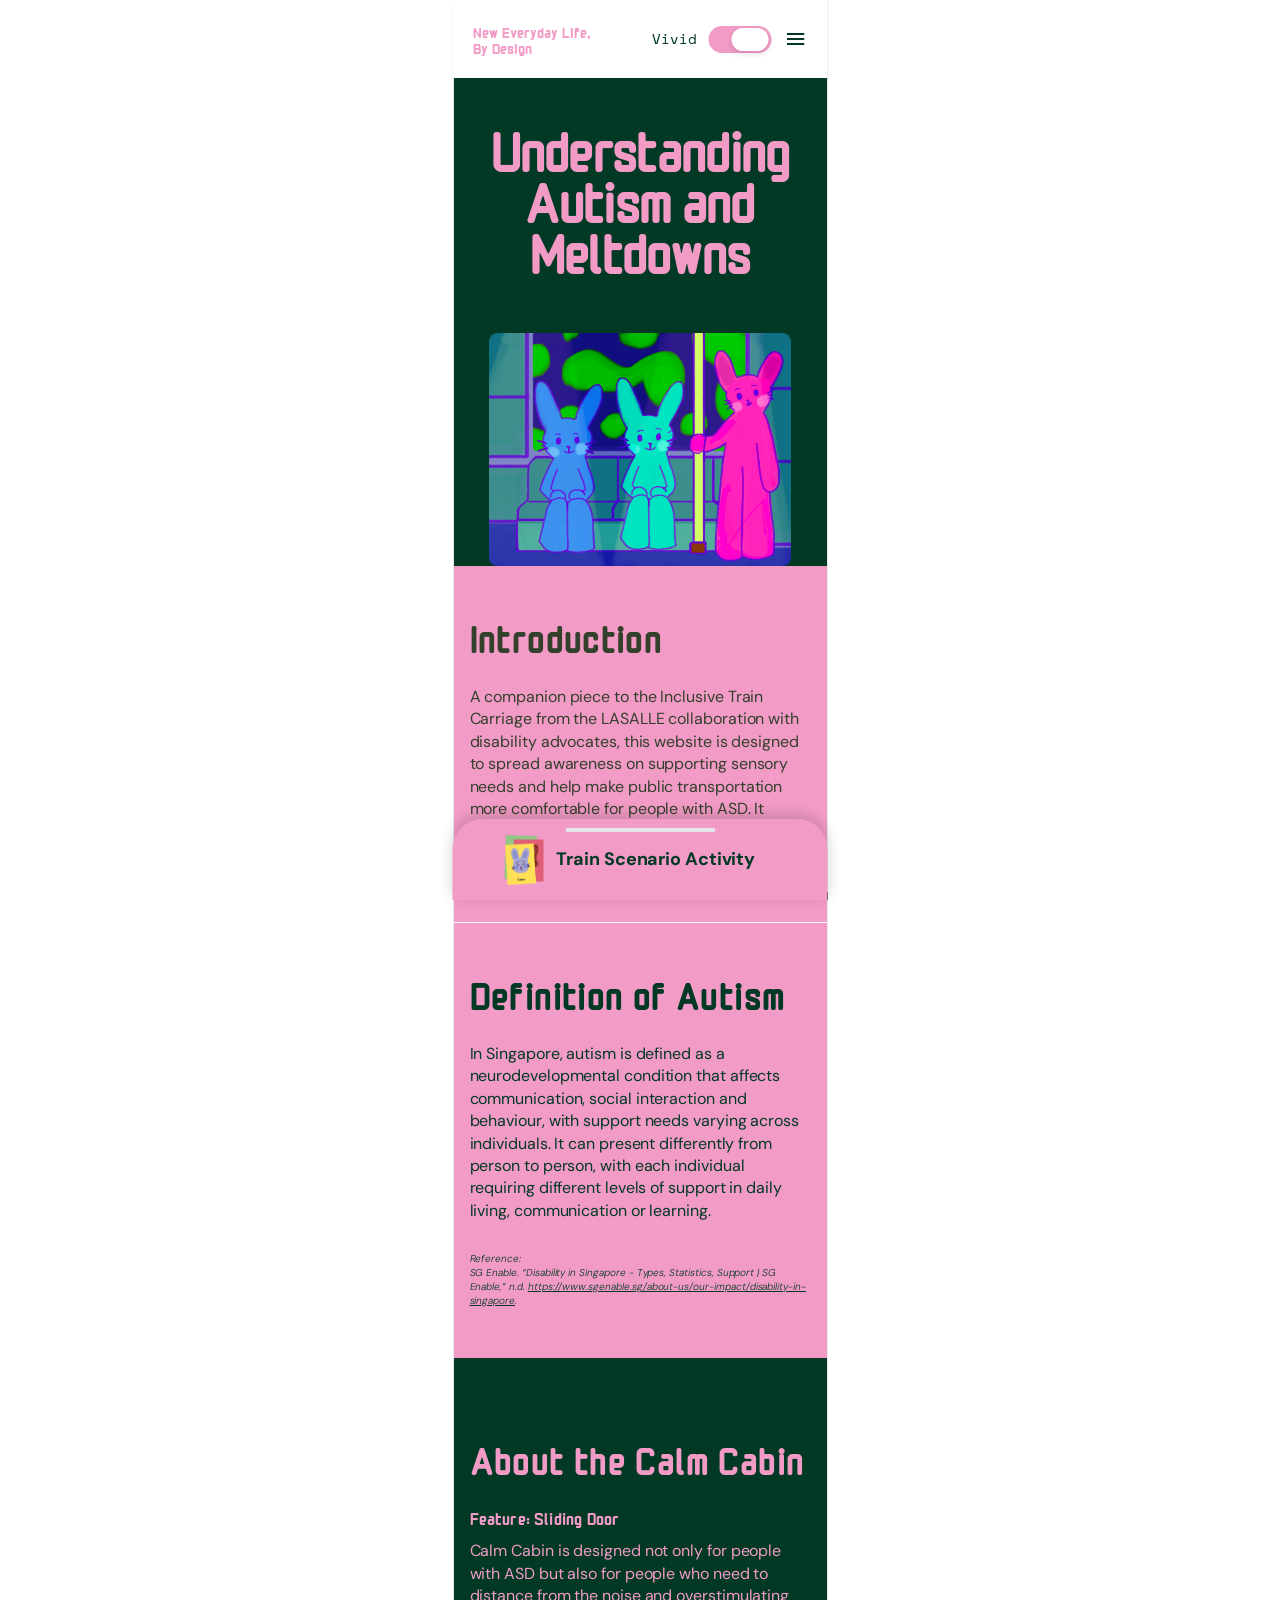
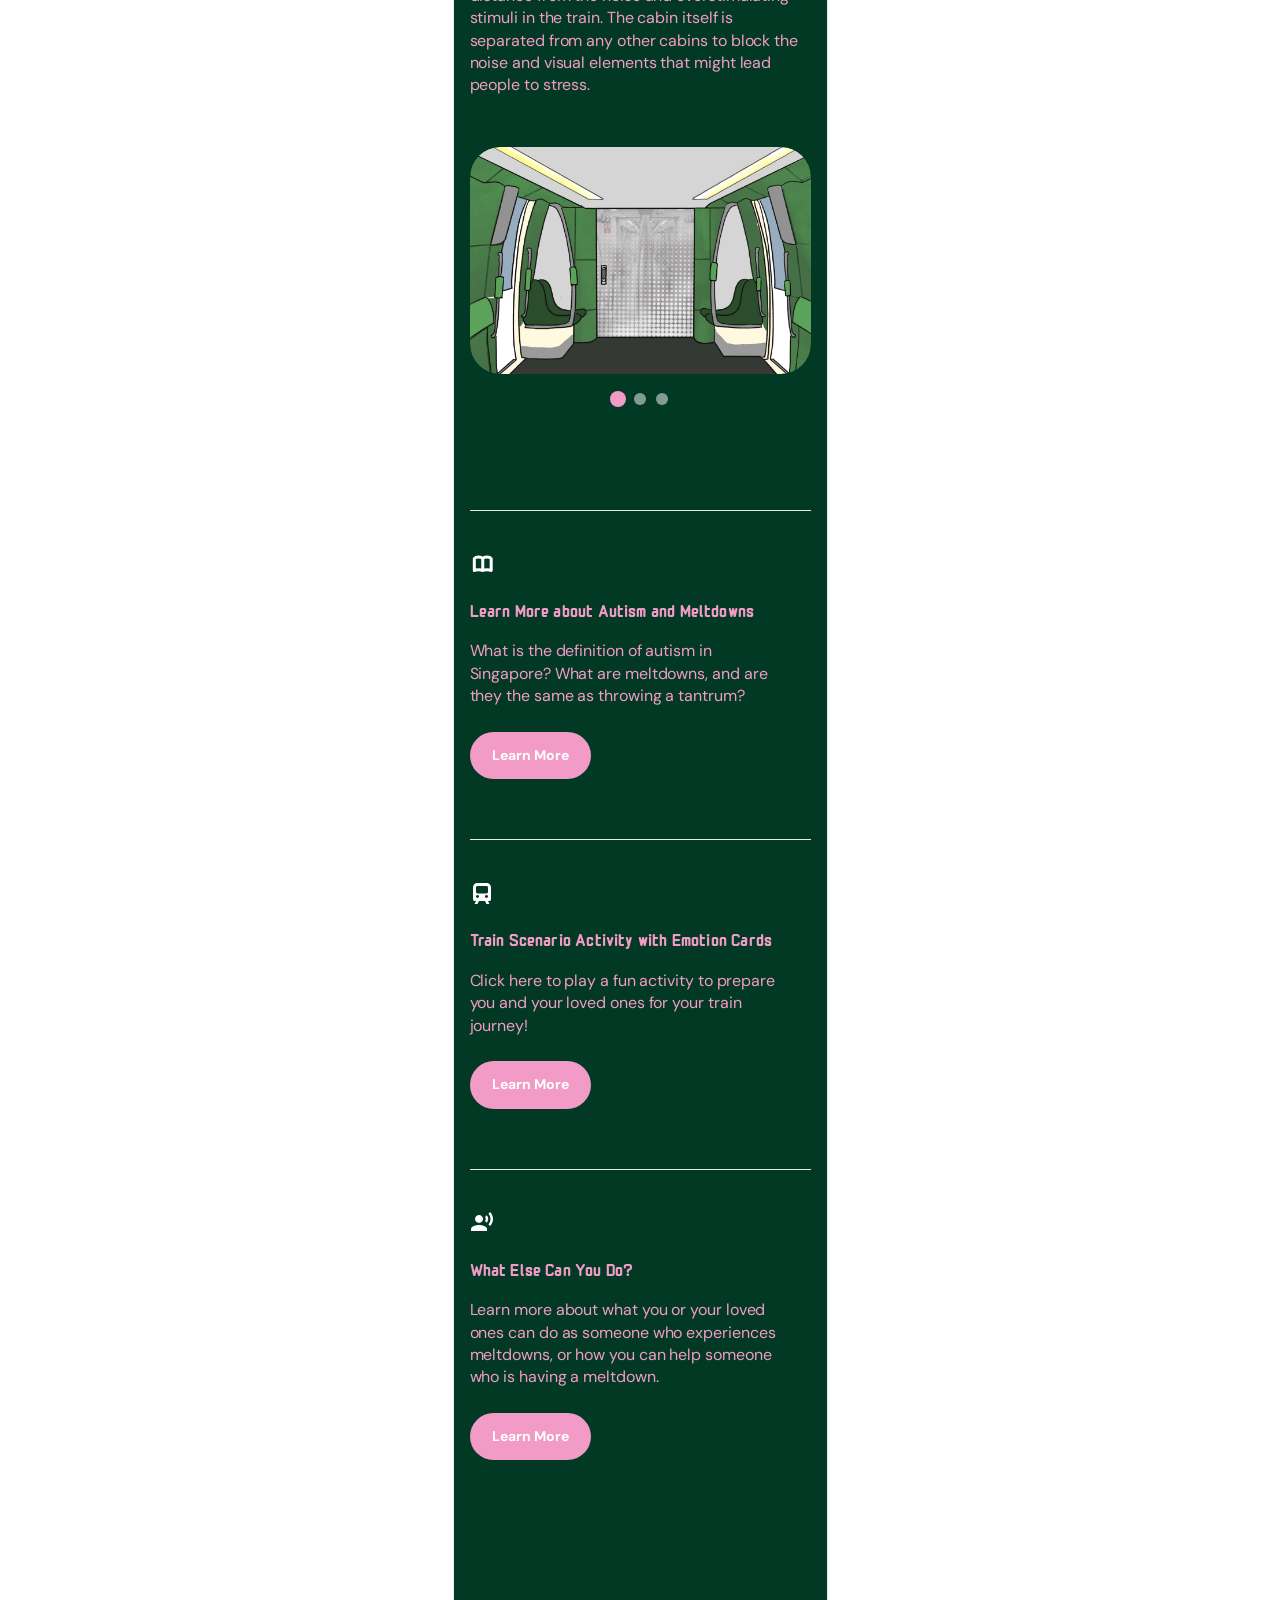
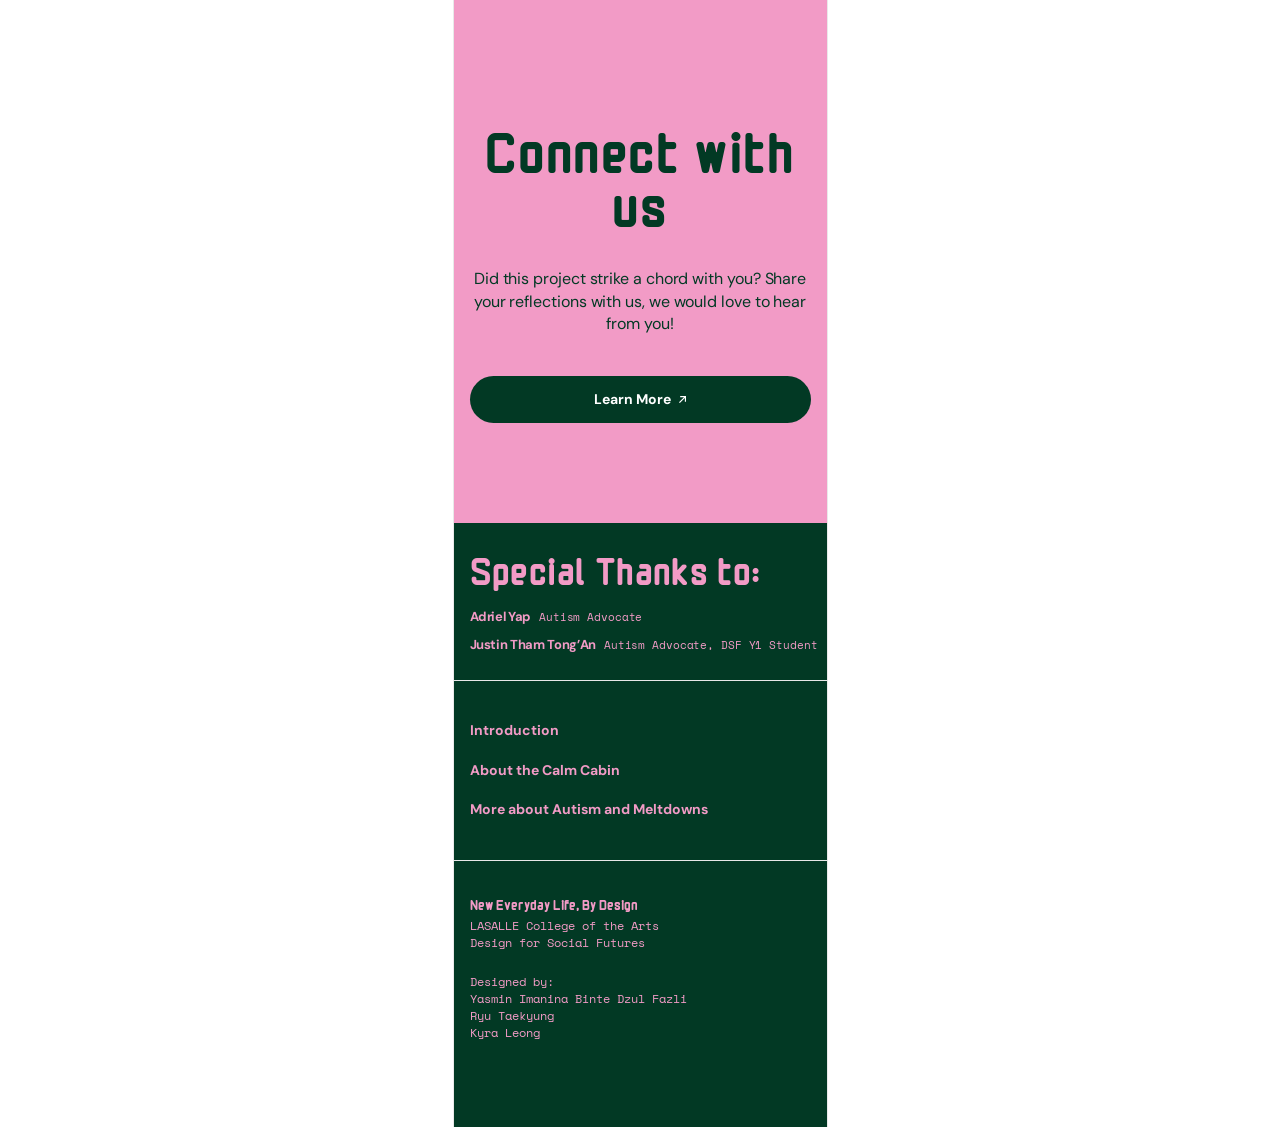
==== commit 32ac6a77: "Update site branding and introduction" ====
--- a/index.html
+++ b/index.html
@@ -16,7 +16,7 @@
     <input class="menu-state" type="checkbox" id="menu-state" aria-label="Toggle navigation menu">
     <div class="nav-top">
       <a class="brand" href="#page-top" aria-label="Home">
-        <img src="assets/bunny-icon.png" alt="">
+        <span>New Everyday Life,<br>By Design</span>
       </a>
       <div class="nav-actions">
         <span class="colour-mode-label" aria-hidden="true">Vivid</span>
@@ -47,15 +47,14 @@
     <section class="introduction reveal" id="introduction" aria-labelledby="intro-title">
       <h2 id="intro-title">Introduction</h2>
       <div class="intro-copy">
-        <p>We are Year 2 students from the Design for Social Futures (DSF) programme at LASALLE College of the Arts. To support the mobility experiences of autistic and neurodivergent individuals, we have designed the Calm Cabin - a space intended to make public transportation more accessible and comfortable for everyone.</p>
-        <p>This website explores what it means to have a meltdown, something that people with autism experience as well as a guide on how to use emotion cards. It is designed to support sensory needs and help make public transportation more comfortable for people with ASD, as well as to spread awareness.</p>
+        <p>A companion piece to the Inclusive Train Carriage from the LASALLE collaboration with disability advocates, this website is designed to spread awareness on supporting sensory needs and help make public transportation more comfortable for people with ASD. It explores what it means to have a meltdown and a guide on how to use emotion cards.</p>
       </div>
     </section>
 
     <section class="definition-section" aria-labelledby="definition-title">
       <h2 id="definition-title">Definition of Autism</h2>
       <p class="definition-copy">In Singapore, autism is defined as a neurodevelopmental condition that affects communication, social interaction and behaviour, with support needs varying across individuals. It can present differently from person to person, with each individual requiring different levels of support in daily living, communication or learning.</p>
-      <p class="definition-reference">Reference:<br>SG Enable. “Disability in Singapore - Types, Statistics, Support | SG Enable,” n.d. https://www.sgenable.sg/about-us/our-impact/disability-in-singapore.</p>
+      <p class="definition-reference">Reference:<br>SG Enable. “Disability in Singapore - Types, Statistics, Support | SG Enable,” n.d. <a href="https://www.sgenable.sg/about-us/our-impact/disability-in-singapore">https://www.sgenable.sg/about-us/our-impact/disability-in-singapore</a>.</p>
     </section>
 
     <section class="cabin-section" id="calm-cabin" aria-labelledby="cabin-title">
@@ -128,16 +127,13 @@
       <a href="#resources">More about Autism and Meltdowns</a>
     </nav>
     <div class="footer-bottom">
-      <div class="footer-brand" aria-hidden="true">
-        <img src="assets/bunny-icon.png" alt="">
-      </div>
       <div class="credits">
-        <p>LASALLE College of the Arts<br>Design for Social Futures</p>
+        <p><span class="footer-tagline">New Everyday Life, By Design</span><span class="footer-institution">LASALLE College of the Arts<br>Design for Social Futures</span></p>
         <p>Designed by:<br>Yasmin Imanina Binte Dzul Fazli<br>Ryu Taekyung<br>Kyra Leong</p>
       </div>
     </div>
   </footer>
-  <div class="home-bottom-fill" aria-hidden="true"></div>
+  <div class="page-bottom-fill" aria-hidden="true"></div>
   <section class="train-drawer" id="train-drawer" aria-label="Train Scenario Activity" data-open="false">
     <button class="train-drawer-toggle" type="button" aria-expanded="false" aria-controls="train-drawer-content">
       <span class="train-drawer-closed-view" aria-hidden="true">
--- a/styles.css
+++ b/styles.css
@@ -138,11 +138,14 @@
 .brand {
   display: inline-flex;
   align-items: center;
+  justify-content: flex-start;
   height: 46px;
+  color: var(--accent);
+  font: 16px/1 var(--display);
   text-decoration: none;
 }
 
-.brand img, .footer-brand img {
+.brand img {
   display: block;
   width: 27px;
   height: 46px;
@@ -268,7 +271,7 @@
 h2 { font-size: 40px; line-height: 1; letter-spacing: .01em; }
 
 .introduction {
-  min-height: 0;
+  min-height: 356px;
   padding: 50px 16px;
   display: flex;
   flex-direction: column;
@@ -278,7 +281,7 @@
 }
 
 .introduction h2 { width: 100%; color: var(--surface); }
-.intro-copy { width: 100%; max-width: 760px; min-height: 376px; }
+.intro-copy { width: 100%; max-width: 760px; min-height: 0; }
 .intro-copy p, .cabin-description p { margin: 0 0 18px; font-size: 16px; letter-spacing: -.08px; }
 .intro-copy p:last-child, .cabin-description p:last-child { margin-bottom: 0; }
 
@@ -428,8 +431,7 @@
   color: var(--accent);
 }
 .home-footer { min-height: 366px; padding-bottom: 0; justify-content: flex-start; gap: 40px; }
-.drawer-page { padding-bottom: 81px; }
-.home-bottom-fill { width: min(100%, 375px); height: 81px; margin-inline: auto; background: #023924; }
+.page-bottom-fill { width: min(100%, 375px); height: 81px; margin-inline: auto; background: #023924; }
 
 .train-drawer {
   position: fixed;
@@ -556,10 +558,10 @@
 .footer-nav a { font-size: 14px; font-weight: 700; text-decoration: none; transition: color .18s ease; }
 .footer-nav a:active { color: var(--white); }
 .footer-bottom { min-height: 129px; display: flex; align-items: center; justify-content: space-between; gap: 20px; }
-.home-footer .footer-bottom { width: calc(100% + 32px); height: 186px; min-height: 186px; margin-inline: -16px; padding: 39px 16px 0; border-top: 1px solid var(--line); }
-.footer-brand { display: inline-flex; align-items: center; }
-.footer-brand img { width: 40px; height: 67px; }
-.credits { display: flex; flex-direction: column; align-items: flex-end; gap: 23px; text-align: right; font: 12px/1.4 var(--mono); }
+.home-footer .footer-bottom { width: calc(100% + 32px); height: 186px; min-height: 186px; margin-inline: -16px; padding: 27px 16px 0; border-top: 1px solid var(--line); }
+.credits { display: flex; flex-direction: column; align-items: flex-start; gap: 23px; text-align: left; font: 12px/1.4 var(--mono); }
+.footer-tagline { display: block; margin-bottom: 4px; font: 15px/1.4 var(--display); }
+.footer-institution { display: block; }
 .credits p { margin: 0; }
 
 /* Keep hover feedback limited to devices that actually support hovering. */
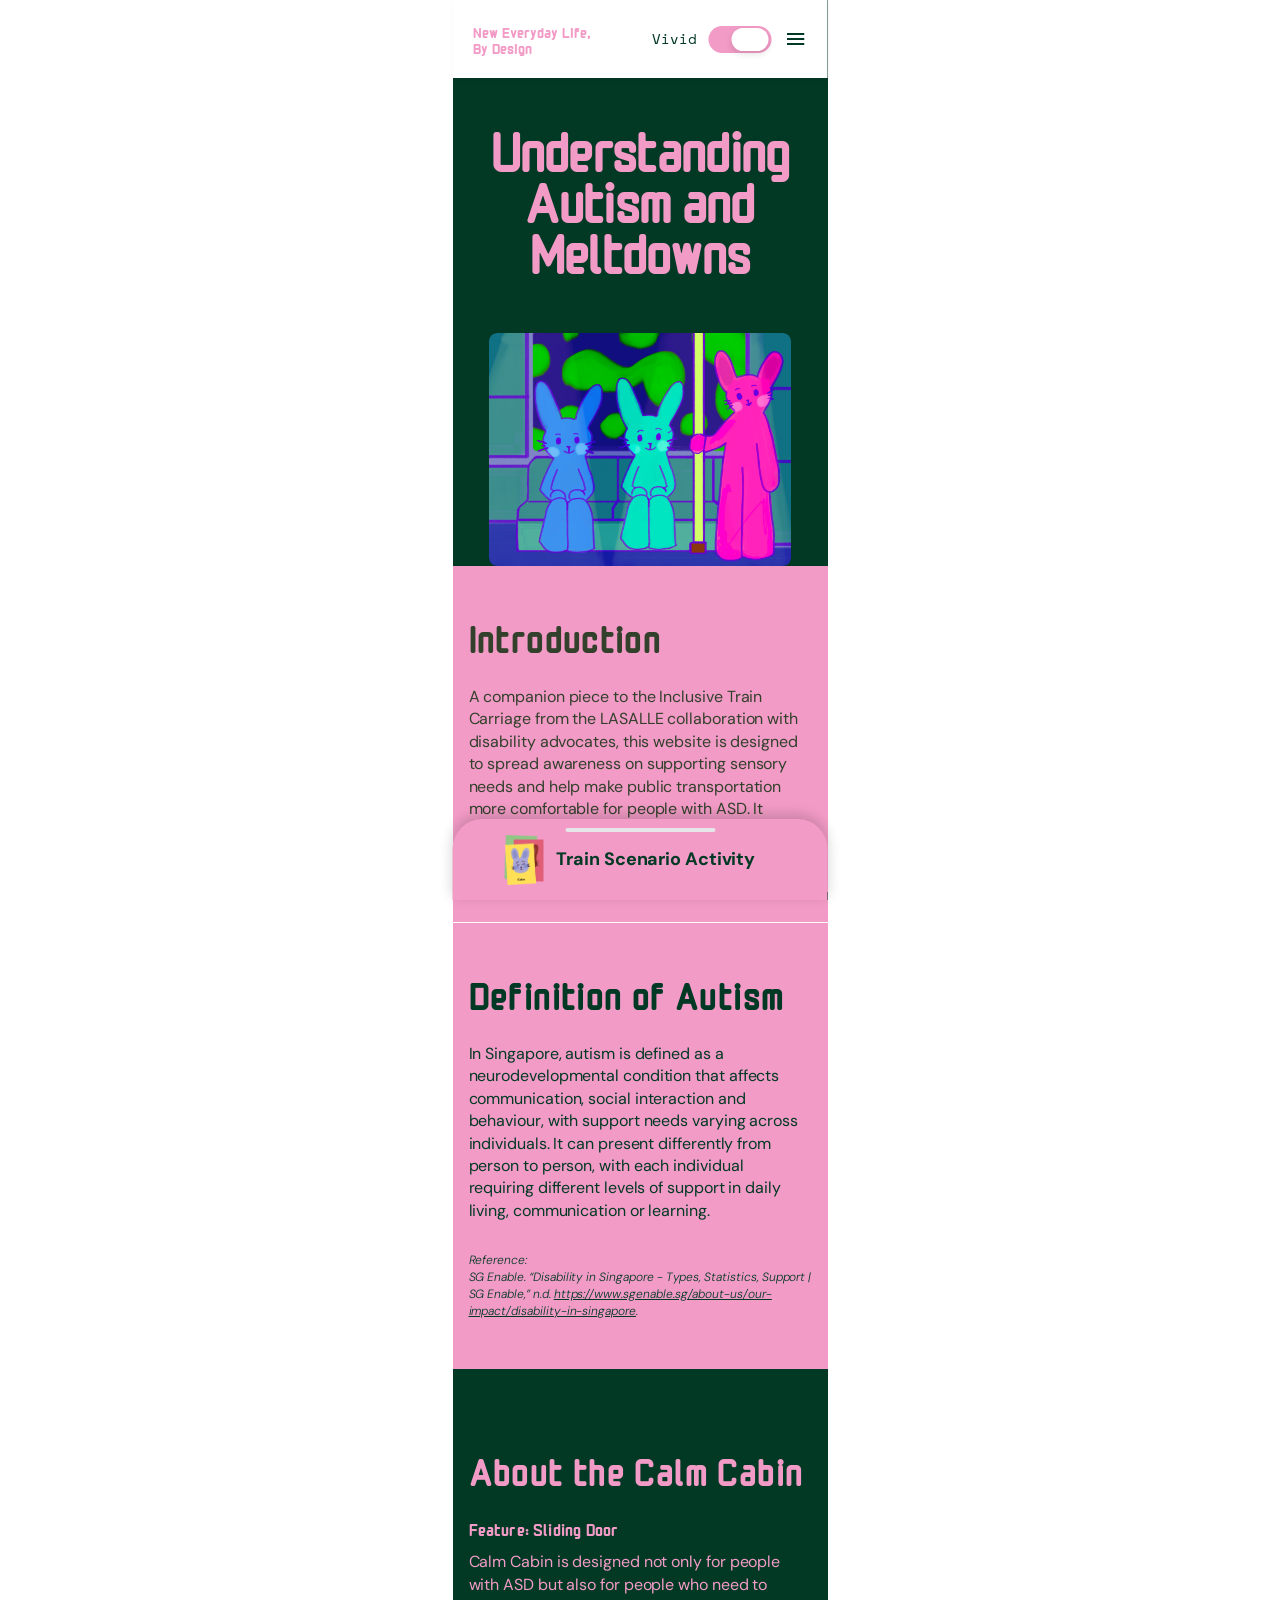
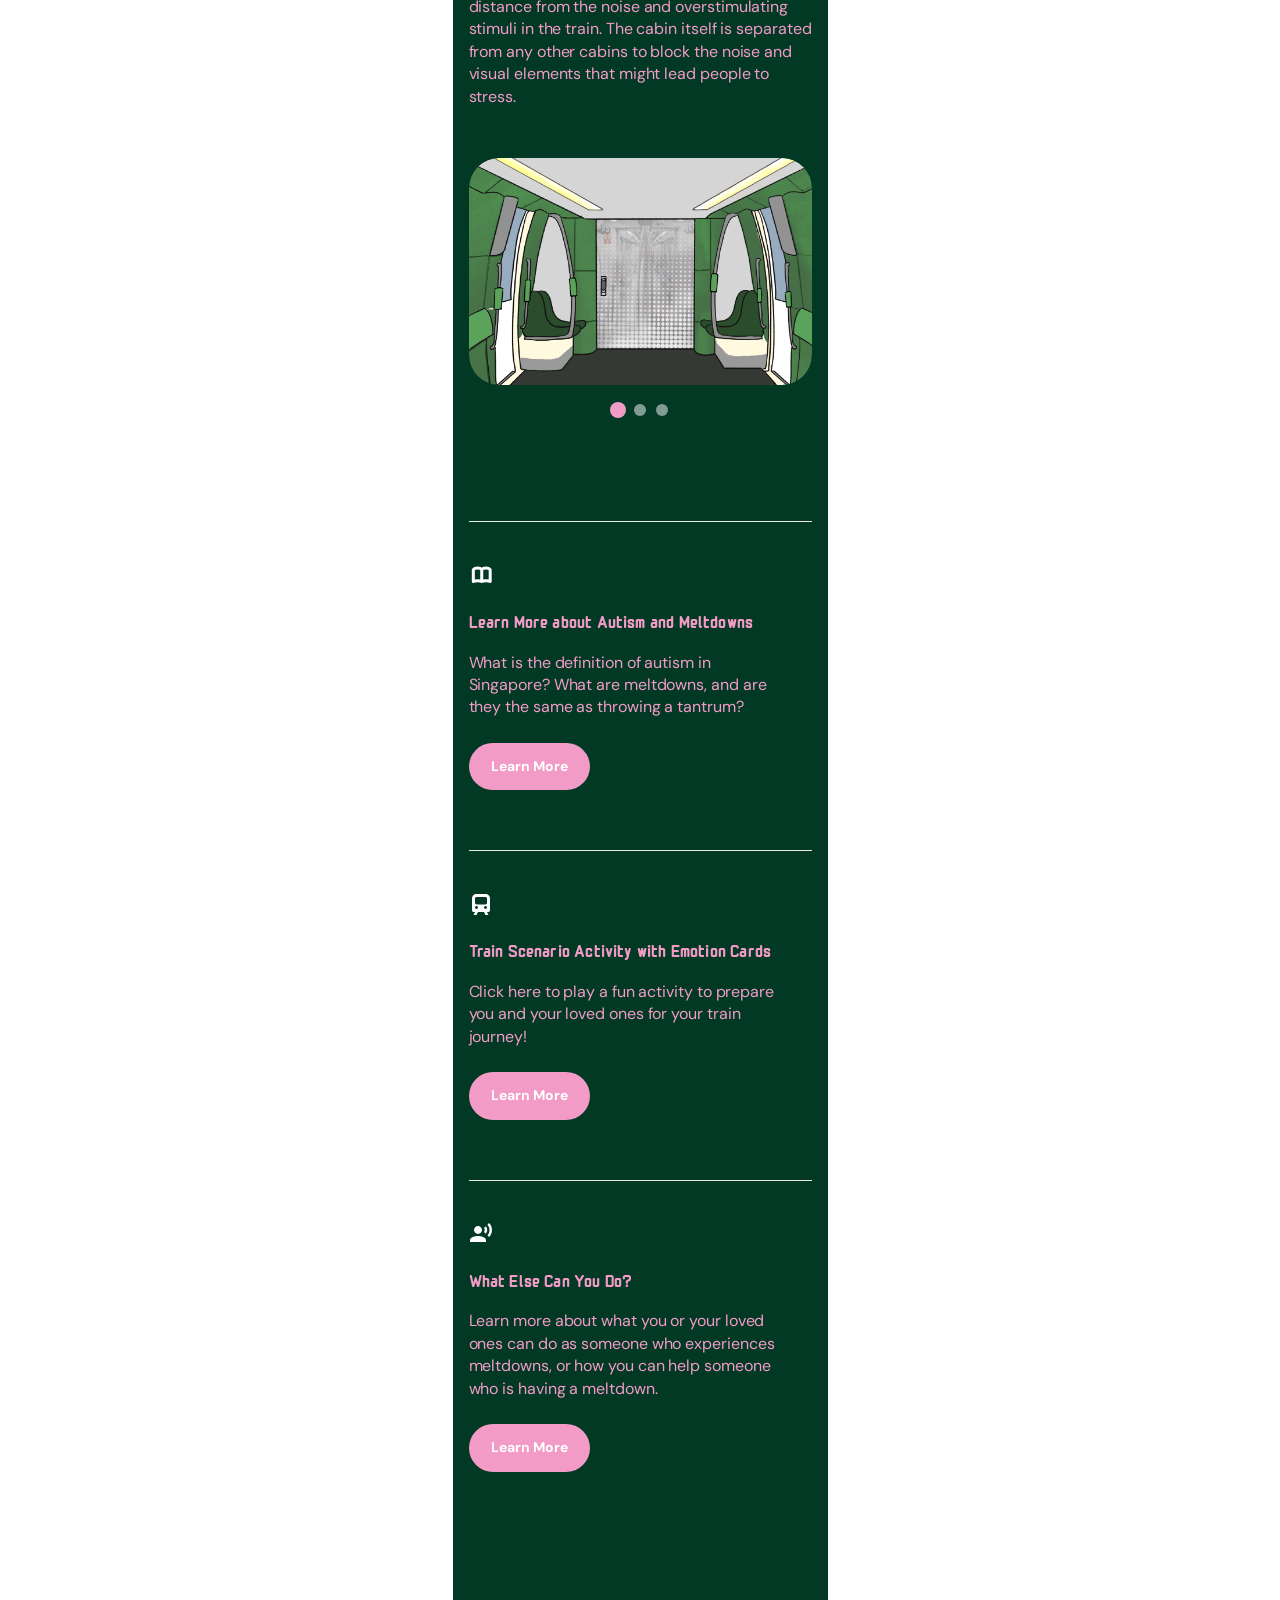
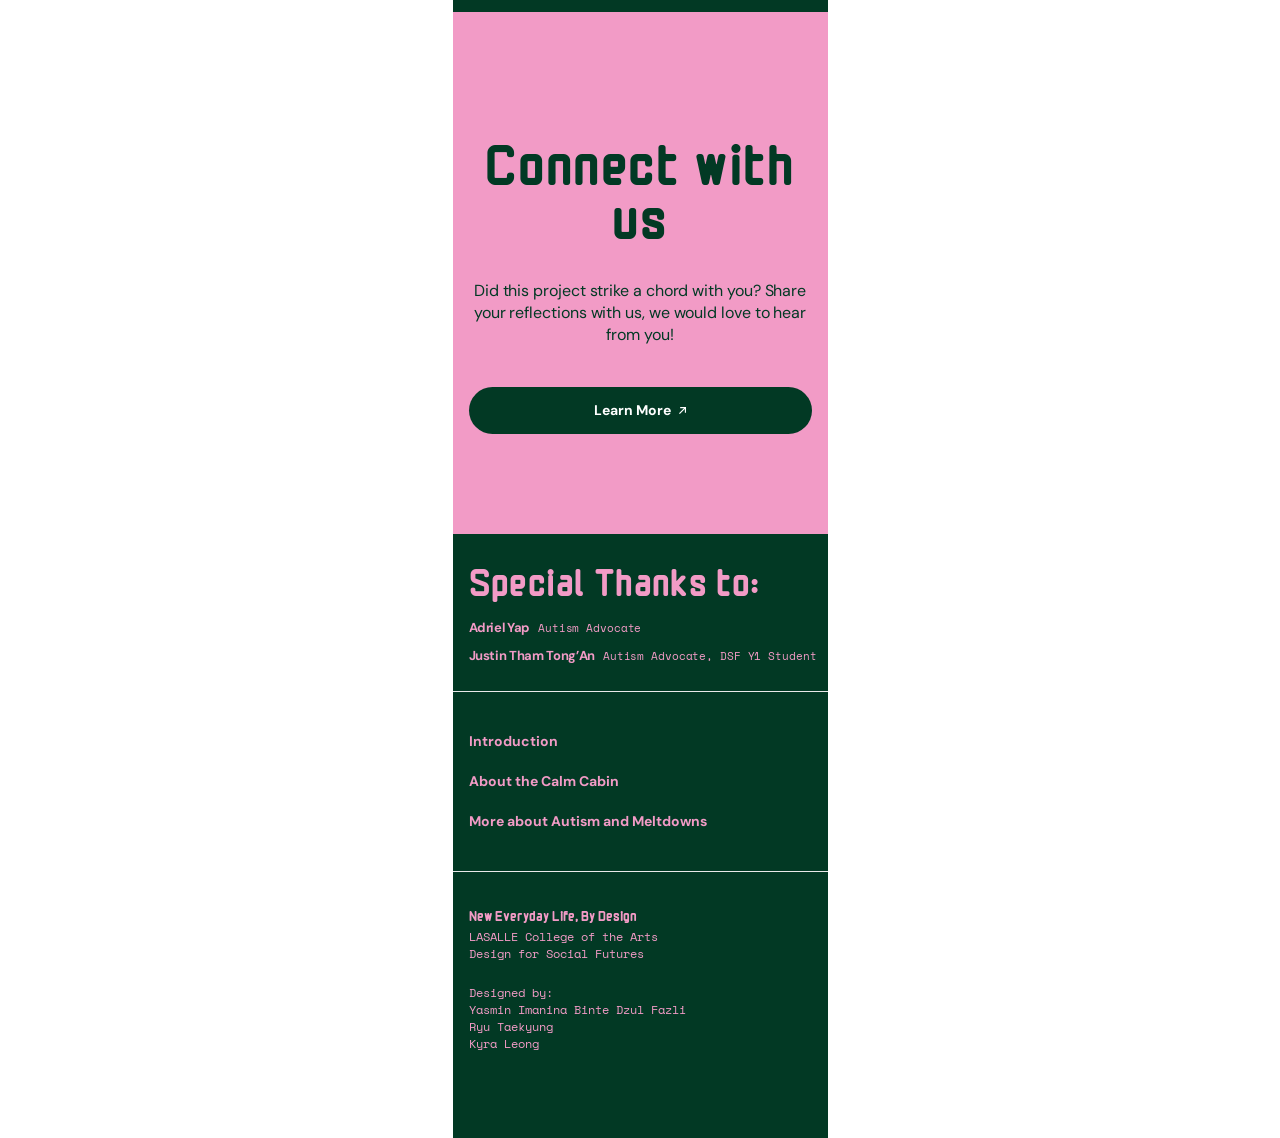
==== commit cfb26e02: "Make mobile layout responsive and update page title" ====
--- a/index.html
+++ b/index.html
@@ -5,7 +5,7 @@
   <meta name="viewport" content="width=device-width, initial-scale=1">
   <meta name="theme-color" content="#33402c">
   <meta name="description" content="Information about autism and meltdowns, with resources to support calmer train journeys.">
-  <title>Autism Meltdowns | DSF</title>
+  <title>Understanding Autism and Meltdowns | DSF</title>
   <link rel="preconnect" href="https://fonts.googleapis.com">
   <link rel="preconnect" href="https://fonts.gstatic.com" crossorigin>
   <link href="https://fonts.googleapis.com/css2?family=DM+Sans:wght@400;500;700&family=Monomaniac+One&family=Space+Mono&display=swap" rel="stylesheet">
--- a/styles.css
+++ b/styles.css
@@ -22,11 +22,14 @@
 html {
   scroll-behavior: smooth;
   scroll-padding-top: 90px;
+  overflow-x: hidden;
+  overflow-x: clip;
 }
 
 body {
+  width: 100%;
   margin: 0;
-  max-width: 375px;
+  max-width: none;
   margin-inline: auto;
   border-inline: 0;
   background: var(--white);
@@ -36,11 +39,9 @@
   line-height: 1.4;
 }
 
-/* Keep the mobile canvas clean; show its frame only when there is extra room. */
+/* Keep the mobile canvas centered on wider tablet and desktop screens. */
 @media (min-width: 768px) {
-  body {
-    border-inline: 1px solid var(--line);
-  }
+  body { max-width: 375px; }
 }
 
 button, input { font: inherit; }
@@ -205,6 +206,28 @@
 .menu-link { min-height: 0; padding: 30px 0; display: flex; align-items: center; border-top: 1px solid var(--line); color: var(--green); text-decoration: none; font-size: 14px; font-weight: 700; transition: color .18s ease; }
 .menu-link[href="what-else.html"] { border-bottom: 1px solid var(--line); }
 .menu-link:active { color: var(--surface); }
+.back-home-row {
+  width: 100%;
+  height: 45px;
+  padding: 0 16px;
+  display: flex;
+  align-items: center;
+  background: var(--green);
+}
+.back-home-link {
+  display: inline-flex;
+  align-items: baseline;
+  color: var(--white);
+  font: 700 12px/1.4 var(--mono);
+  letter-spacing: -.005em;
+  text-decoration: none;
+}
+.back-home-arrow {
+  margin-right: 4px;
+  font: 700 12px/1.4 var(--body);
+}
+.back-home-text { text-decoration: underline; text-underline-offset: 1px; }
+.back-home-link:active { color: var(--accent); }
 
 .button {
   min-height: 46px;
@@ -237,7 +260,6 @@
   overflow: hidden;
   background: var(--green);
 }
-
 .hero h1 {
   width: 100%;
   margin: 0;
@@ -296,7 +318,7 @@
 }
 .definition-section h2 { color: var(--green); }
 .definition-copy { max-width: 760px; margin: 0; font-size: 16px; line-height: 1.4; letter-spacing: -.08px; }
-.definition-reference { max-width: 760px; margin: 0; font-size: 10px; font-style: italic; font-weight: 300; line-height: 1.4; letter-spacing: -.05px; }
+.definition-reference { max-width: 760px; margin: 0; font-size: 12px; font-style: italic; font-weight: 300; line-height: 1.4; letter-spacing: -.05px; }
 .cabin-section {
   padding: 0 16px 100px;
   background: var(--green);
@@ -571,13 +593,18 @@
   .menu-link:hover { color: var(--accent); }
   .button-accent:hover { background: var(--green); }
   .button-dark:hover { background: var(--surface); }
-  .footer-nav a:hover { color: var(--white); }
+  .footer-nav a:hover,
+  .support-return-link:hover,
+  .asd-return-link:hover { color: var(--white); }
 }
 
 .menu-close:focus-visible,
 .menu-link:focus-visible,
 .button:focus-visible,
+.back-home-link:focus-visible,
 .footer-nav a:focus-visible,
+.support-return-link:focus-visible,
+.asd-return-link:focus-visible,
 .brand:focus-visible {
   outline: 2px solid var(--accent);
   outline-offset: 4px;
@@ -599,7 +626,7 @@
 /* What Else Can You Do? — Figma mobile frame */
 body.support-page { padding-top: 78px; background: var(--white); color: var(--white); }
 .support-guidance { width: 100%; padding: 60px 32px 80px; }
-.support-for-self { background: var(--green); }
+.support-for-self { padding-top: 0; background: var(--green); }
 .support-for-others { background: var(--accent); color: var(--green); }
 .support-intro { display: flex; flex-direction: column; gap: 40px; margin-bottom: 20px; }
 .support-intro h1 { margin: 0; font: 400 60px/.9 var(--display); letter-spacing: .01em; overflow-wrap: anywhere; }
@@ -608,7 +635,7 @@
 .support-intro p { margin: 0; font: 400 16px/1.4 var(--body); letter-spacing: -.005em; }
 .support-list { display: flex; flex-direction: column; gap: 0; margin: 0; padding: 0; list-style: none; }
 .support-step { min-width: 0; }
-.support-step > img, .support-image-pair img { display: block; width: 100%; height: 217px; object-fit: cover; }
+.support-step > img, .support-image-pair img { display: block; width: 100%; height: 217px; border-radius: 30px; object-fit: cover; }
 .support-image-pair { display: flex; flex-direction: column; gap: 11px; }
 .support-step-copy { display: flex; align-items: flex-start; gap: 20px; padding: 20px 0; font: 400 16px/1.4 var(--body); letter-spacing: -.005em; }
 .support-number { flex: 0 0 auto; font-weight: 700; }
@@ -619,15 +646,39 @@
 .support-caption { font: 400 12px/1.4 var(--mono); letter-spacing: -.01em; }
 .support-caption p + p { margin-top: 3px; }
 .support-caption ul { margin: 0; padding-left: 18px; }
+.support-reference { margin: 0; color: inherit; font: italic 300 12px/1.4 var(--body); letter-spacing: -.06px; }
+.support-reference a { color: inherit; }
+.support-return-nav {
+  min-height: 168px;
+  padding: 40px 16px;
+  display: flex;
+  flex-direction: column;
+  align-items: flex-start;
+  justify-content: center;
+  gap: 20px;
+  border-bottom: 1px solid var(--line);
+  background: var(--green);
+}
+.support-return-link {
+  color: var(--accent);
+  font-size: 14px;
+  font-weight: 700;
+  line-height: 1.4;
+  letter-spacing: -.35px;
+  text-decoration: none;
+  transition: color .18s ease;
+}
+.support-return-link:active { color: var(--white); }
 .support-footer { min-height: 186px; height: 186px; border-top: 0; }
 
 @media (prefers-reduced-motion: reduce) {
   html { scroll-behavior: auto; }
   *, *::before, *::after { animation: none !important; scroll-behavior: auto !important; }
+  .phase-marker { transition: none !important; }
 }
 
 /* Learn More about Autism and Meltdowns page */
-body.asd-page { background: var(--white); color: var(--green); }
+body.asd-page { padding-top: 78px; background: var(--white); color: var(--green); }
 .asd-hero {
   width: 100%;
   height: 536px;
@@ -691,8 +742,8 @@
 .asd-definition { min-height: 296px; }
 .asd-meltdown-hero {
   width: 100%;
-  height: 427px;
-  padding: 50px 6px 0;
+  height: 382px;
+  padding: 5px 6px 0;
   display: flex;
   flex-direction: column;
   align-items: center;
@@ -727,8 +778,32 @@
   object-fit: cover;
   border-radius: 30px 30px 0 0;
 }
-.asd-what-are-they { min-height: 348px; border-bottom: 1px solid var(--line); }
+.asd-what-are-they {
+  width: min(100%, 375px);
+  height: 297px;
+  min-height: 297px;
+  padding: 50px 16px 42px;
+  box-sizing: border-box;
+  border-bottom: 1px solid var(--line);
+}
 .asd-tantrum { min-height: 310px; }
+.asd-tantrum-copy {
+  display: flex;
+  flex-direction: column;
+  gap: 22px;
+}
+.asd-tantrum-copy p { margin: 0; }
+.asd-reference {
+  color: #000;
+  font: italic 300 12px/1.4 var(--body);
+  letter-spacing: -.004em;
+}
+.asd-reference p {
+  margin: 0;
+  font: inherit;
+  letter-spacing: inherit;
+}
+.asd-reference a { color: inherit; }
 .asd-phases-hero {
   width: 100%;
   min-height: 461px;
@@ -748,7 +823,36 @@
   font: 400 16px/1.4 var(--body);
   letter-spacing: -.005em;
 }
-.asd-phases-hero > img { width: 100%; height: 129px; margin-top: auto; object-fit: cover; }
+.phase-diagram {
+  position: relative;
+  width: 100%;
+  height: 129px;
+  flex: 0 0 129px;
+  margin-top: auto;
+}
+.phase-diagram > img { display: block; width: 100%; height: 100%; object-fit: cover; }
+.phase-marker {
+  position: absolute;
+  top: 0;
+  left: 0;
+  width: 16px;
+  height: 16px;
+  transform: translate3d(var(--marker-x, 62px), var(--marker-y, 94px), 0);
+  transition: transform .55s cubic-bezier(.22, .61, .36, 1);
+  pointer-events: none;
+  z-index: 1;
+}
+.phase-marker > img { display: block; }
+@supports (offset-path: path("M 0 0 L 1 1")) {
+  .phase-marker {
+    transform: none;
+    offset-path: path("M 70 102 C 88 97, 101 94, 112 74 C 127 54, 147 62, 166 51 C 174 45, 170 31, 182 34 C 199 46, 219 56, 238 55 C 252 55, 251 78, 266 97");
+    offset-anchor: center;
+    offset-rotate: 0deg;
+    offset-distance: var(--marker-distance, 0%);
+    transition: offset-distance .55s cubic-bezier(.22, .61, .36, 1);
+  }
+}
 .asd-phase-carousel {
   width: 100%;
   min-height: 424px;
@@ -878,6 +982,25 @@
   background: var(--green);
 }
 .asd-footer .footer-bottom { min-height: 129px; }
+.asd-return-nav {
+  padding: 40px 16px;
+  display: flex;
+  flex-direction: column;
+  align-items: flex-start;
+  gap: 20px;
+  border-top: 1px solid var(--line);
+  background: var(--green);
+}
+.asd-return-link {
+  color: var(--accent);
+  font-size: 14px;
+  font-weight: 700;
+  line-height: 1.4;
+  letter-spacing: -.35px;
+  text-decoration: none;
+  transition: color .18s ease;
+}
+.asd-return-link:active { color: var(--white); }
 
 :root[data-colour-mode="calm"] img { filter: saturate(.65); }
 :root[data-colour-mode="calm"] .menu-toggle img { filter: saturate(.45); }
@@ -887,3 +1010,12 @@
 :root[data-colour-mode="calm"] .button-accent:hover,
 :root[data-colour-mode="calm"] .button-accent:active { color: var(--white); }
 
+@media (max-width: 767px) {
+  .site-header,
+  .scroll-progress,
+  .train-drawer,
+  .page-bottom-fill { width: 100%; }
+  .asd-what-are-they { width: 100%; }
+  .phase-diagram { max-width: 375px; margin-inline: auto; }
+}
+
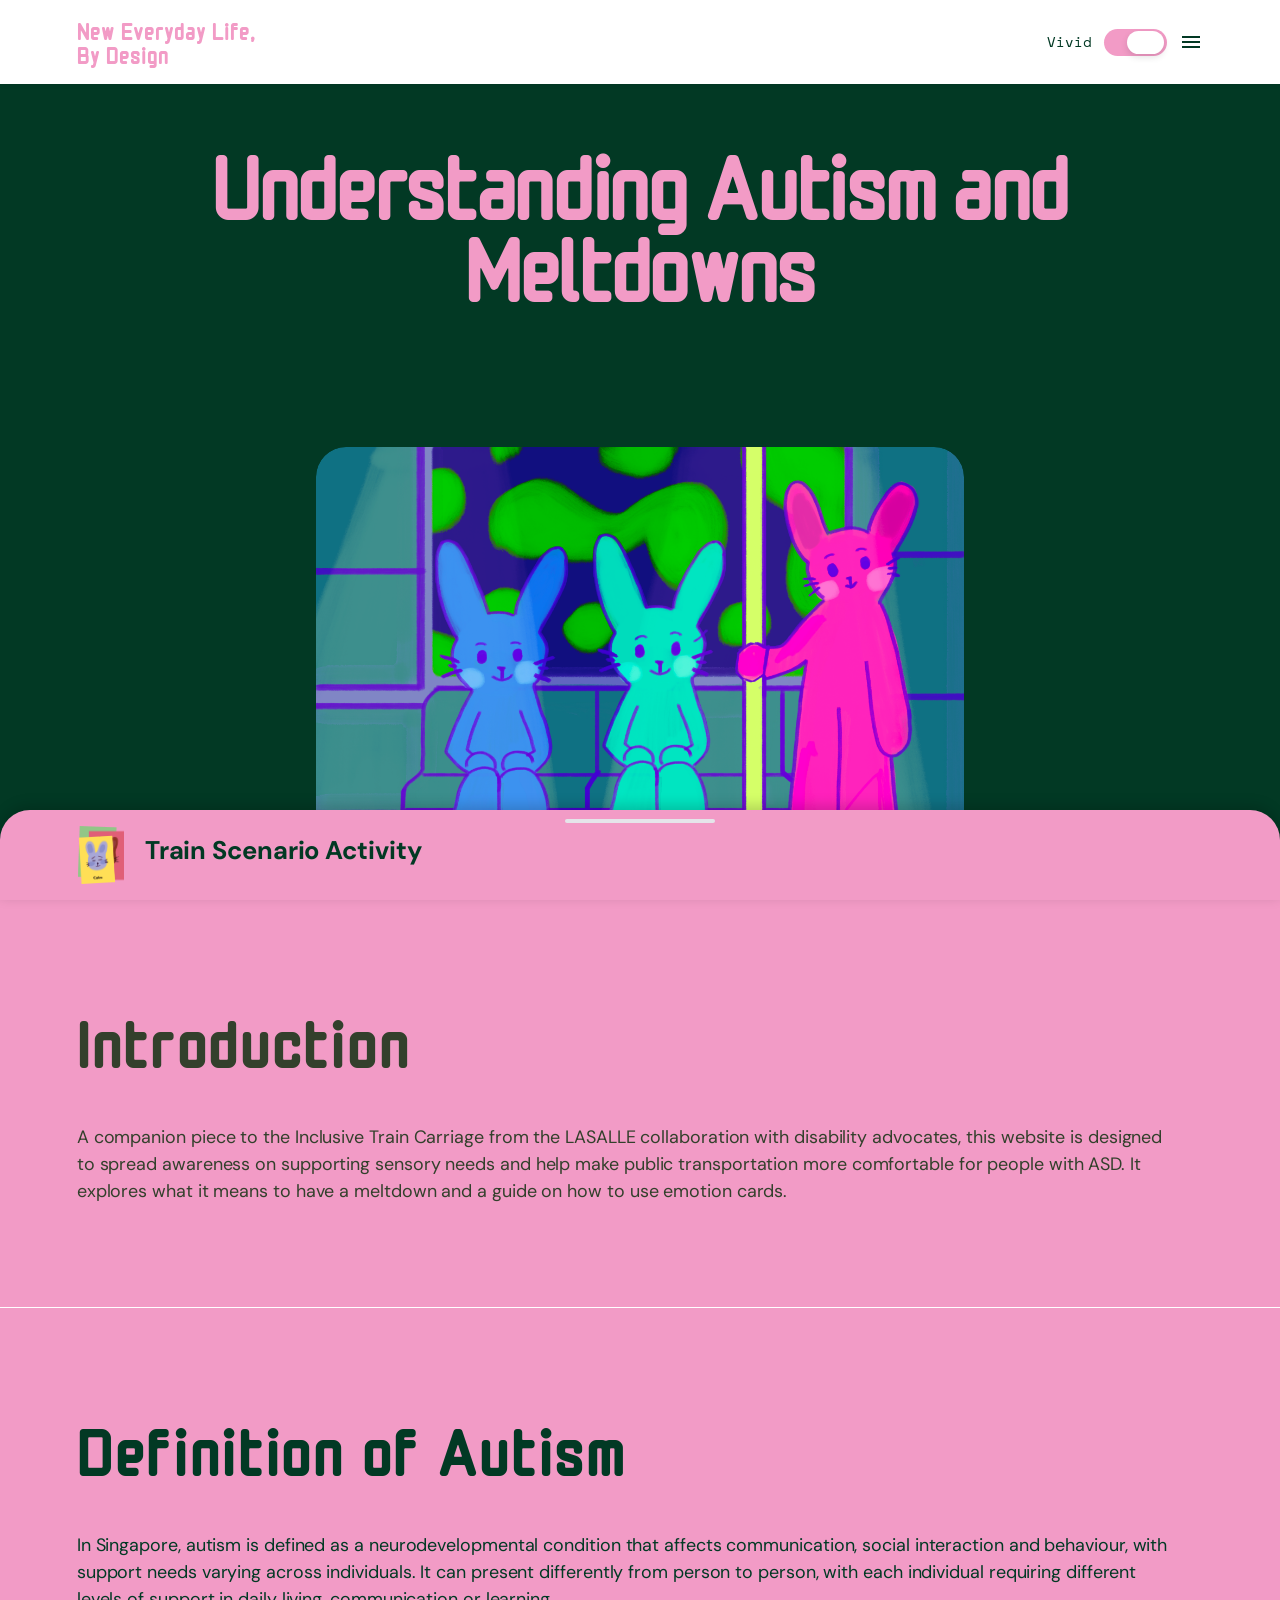
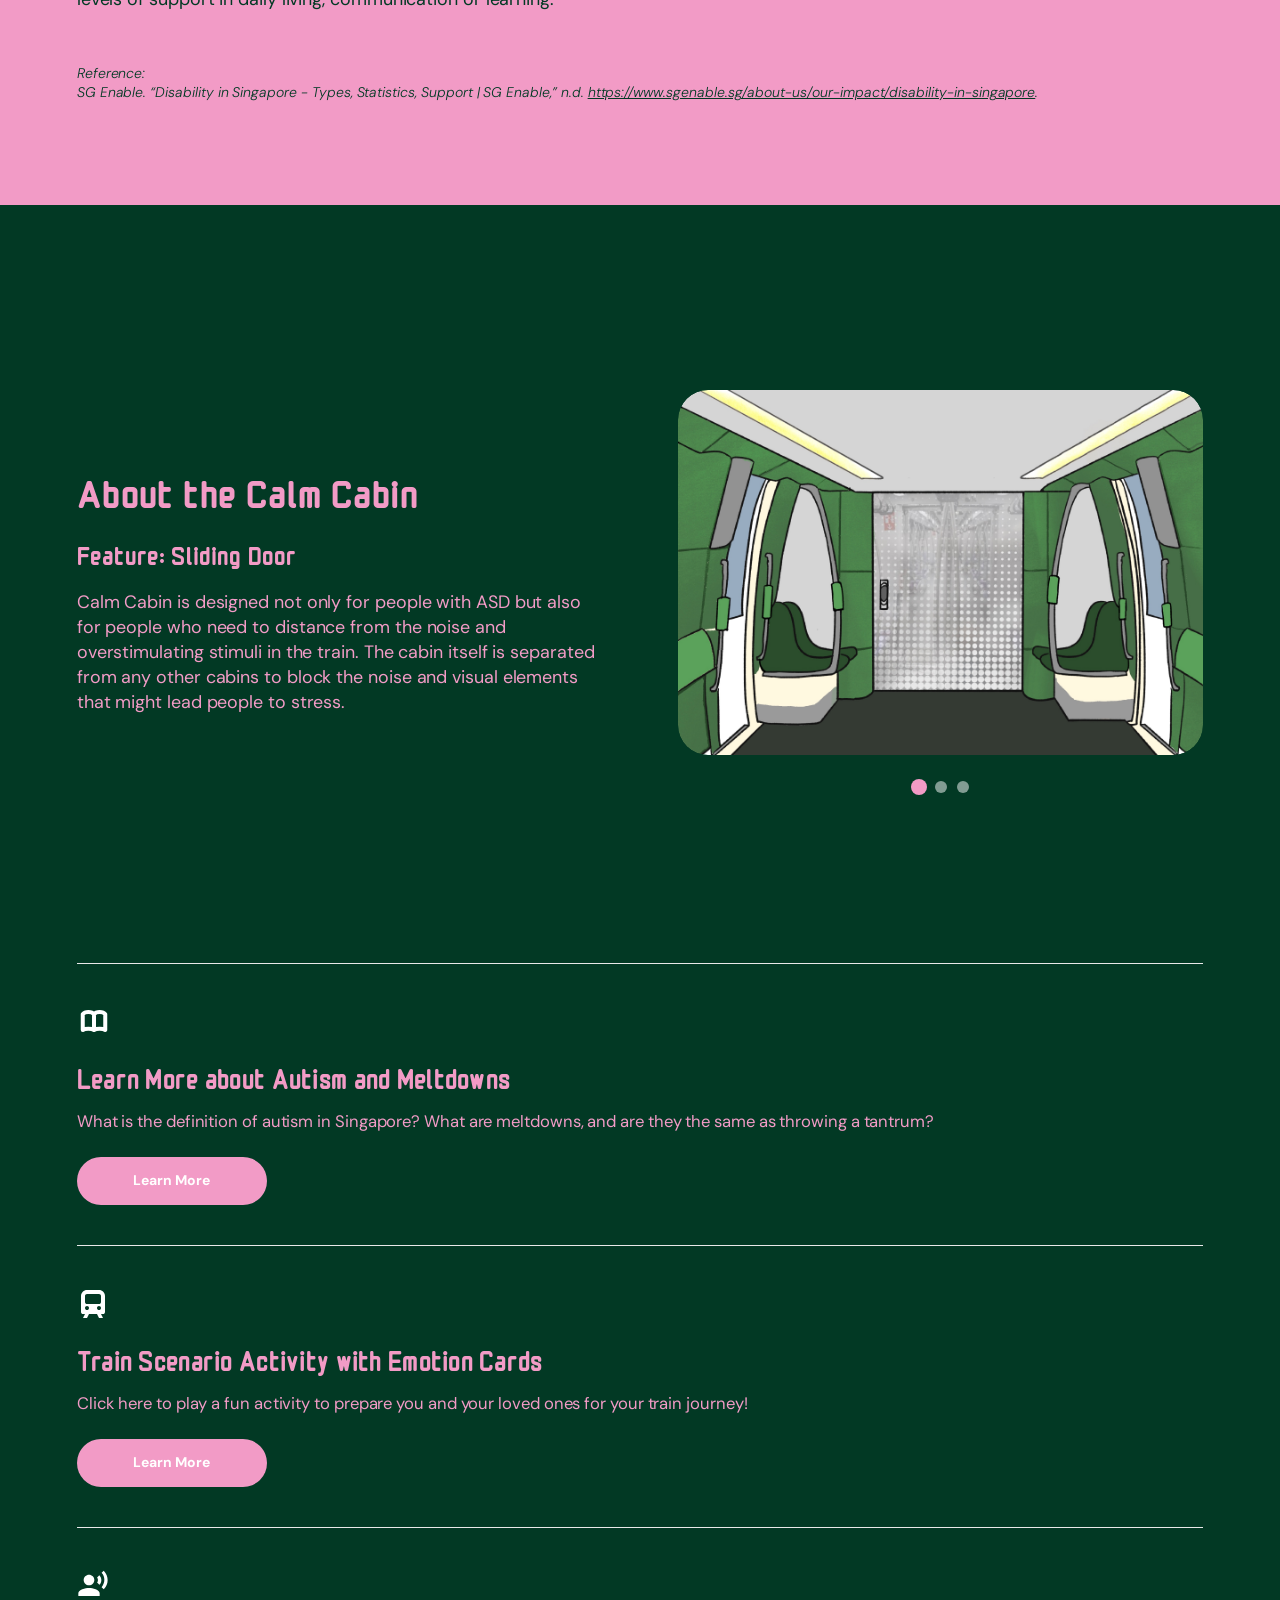
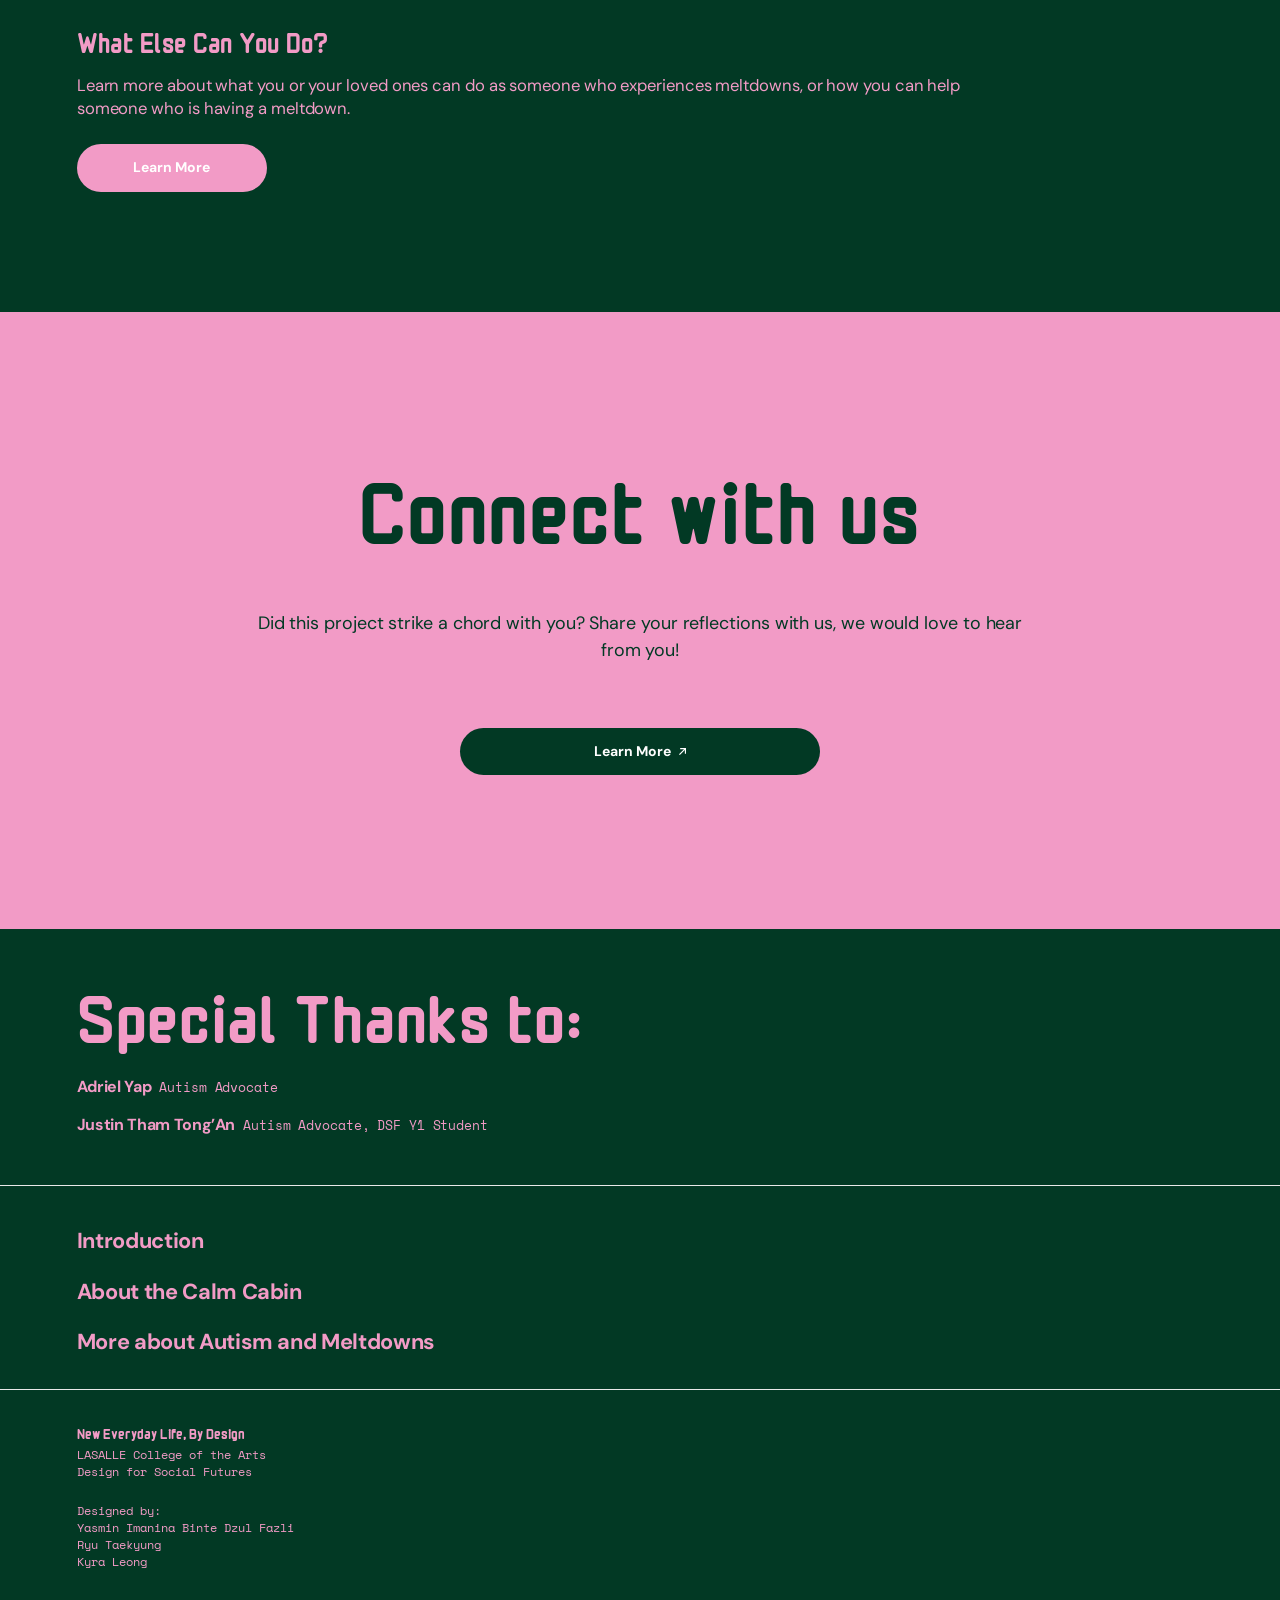
==== commit 6e8d3fcf: "Add Home and contact navigation links" ====
--- a/index.html
+++ b/index.html
@@ -6,6 +6,22 @@
   <meta name="theme-color" content="#33402c">
   <meta name="description" content="Information about autism and meltdowns, with resources to support calmer train journeys.">
   <title>Understanding Autism and Meltdowns | DSF</title>
+  <script>
+    if (sessionStorage.getItem('instant-home-navigation') === 'true') {
+      sessionStorage.removeItem('instant-home-navigation');
+      document.documentElement.style.scrollBehavior = 'auto';
+      window.addEventListener('load', () => requestAnimationFrame(() => {
+        document.documentElement.style.removeProperty('scroll-behavior');
+      }), { once: true });
+    }
+    if (sessionStorage.getItem('instant-contact-navigation') === 'true') {
+      sessionStorage.removeItem('instant-contact-navigation');
+      document.documentElement.style.scrollBehavior = 'auto';
+      window.addEventListener('load', () => requestAnimationFrame(() => {
+        document.documentElement.style.removeProperty('scroll-behavior');
+      }), { once: true });
+    }
+  </script>
   <link rel="preconnect" href="https://fonts.googleapis.com">
   <link rel="preconnect" href="https://fonts.gstatic.com" crossorigin>
   <link href="https://fonts.googleapis.com/css2?family=DM+Sans:wght@400;500;700&family=Monomaniac+One&family=Space+Mono&display=swap" rel="stylesheet">
@@ -15,7 +31,7 @@
   <header class="site-header" id="home">
     <input class="menu-state" type="checkbox" id="menu-state" aria-label="Toggle navigation menu">
     <div class="nav-top">
-      <a class="brand" href="#page-top" aria-label="Home">
+      <a class="brand" href="index.html" aria-label="Home">
         <span>New Everyday Life,<br>By Design</span>
       </a>
       <div class="nav-actions">
@@ -29,9 +45,11 @@
 
     <nav class="menu" aria-label="Main navigation">
       <div class="menu-list">
+        <a class="menu-link" href="index.html" data-instant-home-link>Home</a>
         <a class="menu-link" href="autism-meltdowns.html">Learn More about Autism and Meltdowns</a>
         <a class="menu-link" href="https://emotion-cards-carousel.vercel.app/">Train Scenario Activity with Emotion Cards</a>
         <a class="menu-link" href="what-else.html">What Else Can You Do?</a>
+        <a class="menu-contact-button" href="index.html#contact" data-instant-contact-link>Connect with us</a>
       </div>
     </nav>
   </header>
@@ -152,6 +170,8 @@
   </section>
   <div class="scroll-progress" role="progressbar" aria-label="Page scroll progress" aria-valuemin="0" aria-valuemax="100" aria-valuenow="0"><span></span></div>
   <script src="colour-mode.js"></script>
+  <script src="home-navigation.js"></script>
+  <script src="contact-navigation.js"></script>
   <script src="scroll-progress.js"></script>
   <script src="cabin-carousel.js"></script>
   <script src="train-drawer.js"></script>
--- a/styles.css
+++ b/styles.css
@@ -37,11 +37,6 @@
   font-family: var(--body);
   font-size: 16px;
   line-height: 1.4;
-}
-
-/* Keep the mobile canvas centered on wider tablet and desktop screens. */
-@media (min-width: 768px) {
-  body { max-width: 375px; }
 }
 
 button, input { font: inherit; }
@@ -201,11 +196,26 @@
 
 .menu-state:checked ~ .nav-top .menu-toggle { display: none; }
 .menu-state:checked ~ .nav-top .menu-close { display: block; }
-.menu-state:checked ~ .menu { max-height: 420px; padding: 8px 20px 32px; visibility: visible; opacity: 1; pointer-events: auto; }
+.menu-state:checked ~ .menu { max-height: 560px; padding: 8px 20px 32px; visibility: visible; opacity: 1; pointer-events: auto; }
 .menu-list { display: flex; flex-direction: column; }
 .menu-link { min-height: 0; padding: 30px 0; display: flex; align-items: center; border-top: 1px solid var(--line); color: var(--green); text-decoration: none; font-size: 14px; font-weight: 700; transition: color .18s ease; }
 .menu-link[href="what-else.html"] { border-bottom: 1px solid var(--line); }
 .menu-link:active { color: var(--surface); }
+.menu-contact-button {
+  align-self: flex-start;
+  margin-top: 18px;
+  padding: 12px 22px;
+  display: inline-flex;
+  align-items: center;
+  justify-content: center;
+  border-radius: 1000px;
+  background: var(--accent);
+  color: var(--white);
+  text-decoration: none;
+  font: 700 14px/1.2 var(--body);
+  transition: background-color .18s ease;
+}
+.menu-contact-button:active { background: #023924; }
 .back-home-row {
   width: 100%;
   height: 45px;
@@ -276,7 +286,7 @@
   height: 233px;
   flex: 0 0 233px;
   overflow: hidden;
-  border-radius: 8px;
+  border-radius: 30px 30px 0 0;
   background: var(--green);
 }
 
@@ -291,6 +301,8 @@
 
 h2, h3 { margin: 0; font-family: var(--display); font-weight: 400; }
 h2 { font-size: 40px; line-height: 1; letter-spacing: .01em; }
+
+main p { text-wrap: pretty; }
 
 .introduction {
   min-height: 356px;
@@ -340,7 +352,7 @@
   width: 100%;
   max-width: 343px;
   height: 273px;
-  margin: 0 0 50px;
+  margin: 0 auto 50px;
 }
 .cabin-carousel-viewport {
   width: 100%;
@@ -591,6 +603,7 @@
   .menu-toggle:hover { background: var(--accent); }
   .menu-close:hover span { background: var(--green); }
   .menu-link:hover { color: var(--accent); }
+  .menu-contact-button:hover { background: #023924; }
   .button-accent:hover { background: var(--green); }
   .button-dark:hover { background: var(--surface); }
   .footer-nav a:hover,
@@ -600,6 +613,7 @@
 
 .menu-close:focus-visible,
 .menu-link:focus-visible,
+.menu-contact-button:focus-visible,
 .button:focus-visible,
 .back-home-link:focus-visible,
 .footer-nav a:focus-visible,
@@ -637,6 +651,7 @@
 .support-step { min-width: 0; }
 .support-step > img, .support-image-pair img { display: block; width: 100%; height: 217px; border-radius: 30px; object-fit: cover; }
 .support-image-pair { display: flex; flex-direction: column; gap: 11px; }
+.support-image-pair-dots { display: none; }
 .support-step-copy { display: flex; align-items: flex-start; gap: 20px; padding: 20px 0; font: 400 16px/1.4 var(--body); letter-spacing: -.005em; }
 .support-number { flex: 0 0 auto; font-weight: 700; }
 .support-step-copy > div { min-width: 0; flex: 1; }
@@ -880,6 +895,7 @@
   position: relative;
   width: 100%;
   height: 188px;
+  touch-action: pan-y;
   overflow: hidden;
   border: 10px solid var(--accent);
   border-radius: 44px;
@@ -1019,3 +1035,386 @@
   .phase-diagram { max-width: 375px; margin-inline: auto; }
 }
 
+/* Tablet and desktop layout. The page sections retain their existing order. */
+@media (min-width: 600px) {
+  :root {
+    --large-page-gutter: clamp(32px, 6vw, 104px);
+    --large-nav-height: clamp(84px, 8vh, 104px);
+  }
+
+  body { width: 100%; max-width: none; }
+
+  .site-header {
+    left: 0;
+    right: 0;
+    width: 100%;
+    padding-inline: var(--large-page-gutter);
+    transform: none;
+  }
+  .nav-top { height: var(--large-nav-height); }
+  .brand { font-size: clamp(18px, 2vw, 24px); }
+  .menu { padding-inline: var(--large-page-gutter); }
+  .menu-state:checked ~ .menu {
+    max-height: min(70vh, 680px);
+    padding: 18px var(--large-page-gutter) 36px;
+  }
+  .menu-link,
+  .menu-contact-button { font-size: clamp(16px, 1.6vw, 20px); }
+  .menu-link { padding-block: 22px; }
+  .back-home-row { height: 56px; padding-inline: var(--large-page-gutter); }
+  .back-home-link { font-size: 13px; }
+
+  .scroll-progress {
+    left: 0;
+    width: 100%;
+    height: 9px;
+    transform: none;
+  }
+  .page-bottom-fill { width: 100%; }
+  .train-drawer {
+    left: 0;
+    width: 100%;
+    height: 90px;
+    transform: none;
+  }
+  .train-drawer[data-open="true"] { height: min(440px, 46vh); }
+  .train-drawer-toggle { height: 90px; }
+  .train-drawer-closed-art { left: var(--large-page-gutter); width: 48px; height: 58px; }
+  .train-drawer-closed-title {
+    left: calc(var(--large-page-gutter) + 68px);
+    width: calc(100% - var(--large-page-gutter) - 96px);
+    font-size: clamp(20px, 2vw, 28px);
+  }
+  .train-drawer-open-art {
+    top: 42px;
+    left: var(--large-page-gutter);
+    width: clamp(150px, 22vw, 260px);
+    height: clamp(170px, 25vh, 230px);
+  }
+  .train-drawer-message {
+    top: 70px;
+    left: 38%;
+    width: 55%;
+    font-size: clamp(22px, 2.5vw, 34px);
+  }
+  .train-drawer-cta {
+    top: auto;
+    bottom: 24px;
+    left: var(--large-page-gutter);
+    width: calc(100% - var(--large-page-gutter) - var(--large-page-gutter));
+    height: 62px;
+    font-size: clamp(28px, 3vw, 38px);
+  }
+
+  .hero {
+    min-height: 100vh;
+    min-height: 100svh;
+    padding: calc(var(--large-nav-height) + clamp(30px, 6vh, 64px)) var(--large-page-gutter) 0;
+    gap: clamp(24px, 4vh, 40px);
+  }
+  .hero h1 {
+    max-width: 1280px;
+    font-size: clamp(64px, 7.5vw, 116px);
+    letter-spacing: -.045em;
+  }
+  .hero-art-frame {
+    width: min(82vw, 720px, 72svh);
+    aspect-ratio: 2388 / 1668;
+    height: auto;
+    flex: 0 1 auto;
+  }
+
+  .introduction {
+    min-height: 0;
+    padding: clamp(64px, 8vw, 120px) var(--large-page-gutter);
+    gap: clamp(30px, 4vw, 56px);
+  }
+  .introduction h2,
+  .definition-section h2,
+  .cabin-copy h2,
+  .connect h2,
+  .thanks h2 {
+    font-size: clamp(48px, 5.5vw, 82px);
+  }
+  .intro-copy { max-width: 1100px; }
+  .intro-copy p,
+  .cabin-description p,
+  .definition-copy,
+  .connect p { font-size: clamp(17px, 1.4vw, 20px); line-height: 1.5; }
+  .definition-section {
+    padding: clamp(64px, 8vw, 120px) var(--large-page-gutter);
+    gap: clamp(30px, 4vw, 56px);
+  }
+  .definition-copy,
+  .definition-reference { max-width: 1100px; }
+  .definition-reference { font-size: 14px; }
+  .definition-reference,
+  .support-reference,
+  .asd-reference {
+    max-width: 1100px;
+    font-family: var(--body);
+    font-size: 14px;
+    font-style: italic;
+    font-weight: 300;
+    line-height: 1.4;
+    letter-spacing: -.05px;
+  }
+  .asd-reference { color: inherit; }
+
+  .cabin-section {
+    min-height: 100svh;
+    padding: clamp(48px, 8vh, 84px) var(--large-page-gutter) 80px;
+    display: grid;
+    grid-template-columns: minmax(0, 1fr) minmax(0, 1fr);
+    grid-template-rows: minmax(70svh, auto) auto;
+    align-items: center;
+    column-gap: clamp(32px, 6vw, 96px);
+  }
+  .cabin-copy {
+    grid-column: 1;
+    grid-row: 1;
+    width: 100%;
+    max-width: 680px;
+    padding: 0;
+    align-self: center;
+  }
+  .cabin-copy h2 { margin-bottom: clamp(20px, 2.4vw, 34px); font-size: clamp(30px, 3.2vw, 48px); }
+  .cabin-description { gap: clamp(16px, 1.8vw, 24px); }
+  .cabin-feature-title { font-size: clamp(20px, 2vw, 30px); }
+  .cabin-description p { max-width: 680px; font-size: clamp(16px, 1.4vw, 21px); line-height: 1.4; }
+  .cabin-carousel {
+    grid-column: 2;
+    grid-row: 1;
+    width: min(100%, 540px);
+    max-width: 540px;
+    height: auto;
+    margin: 0;
+    align-self: center;
+    display: flex;
+    flex-direction: column;
+  }
+  .cabin-carousel-viewport { height: auto; aspect-ratio: 2360 / 1640; }
+  .cabin-carousel-dots {
+    position: static;
+    margin: 24px auto 0;
+    transform: none;
+  }
+  .resources {
+    grid-column: 1 / -1;
+    grid-row: 2;
+    width: 100%;
+    max-width: 1200px;
+    margin: 0 auto;
+    padding-top: 56px;
+    gap: 0;
+  }
+  .resource {
+    min-height: 0;
+    padding: 40px 0;
+    gap: 24px;
+  }
+  .resource-icon { width: 32px; height: 32px; }
+  .resource-copy { max-width: 900px; gap: 16px; }
+  .resource h3 { font-size: clamp(22px, 2.2vw, 30px); }
+  .resource p { font-size: clamp(16px, 1.3vw, 19px); }
+  .resource .button { min-width: 190px; }
+
+  .connect {
+    padding: clamp(96px, 12vw, 180px) var(--large-page-gutter);
+    gap: clamp(32px, 5vw, 64px);
+  }
+  .connect h2 { font-size: clamp(64px, 7vw, 108px); }
+  .connect p { max-width: 800px; }
+  .button-dark { width: min(100%, 360px); }
+  .thanks { min-height: 0; padding: 48px var(--large-page-gutter); gap: 28px; }
+  .thanks-list { gap: 14px; }
+  .thanks-list p { white-space: normal; font-size: 16px; line-height: 1.5; }
+  .thanks-list span { font-size: 13px; line-height: 1.5; white-space: normal; }
+  .site-footer { max-width: none; padding: 56px var(--large-page-gutter) 28px; }
+  .home-footer { min-height: 320px; gap: 48px; }
+  .home-footer .footer-nav a {
+    font-size: clamp(17px, 1.7vw, 22px);
+    line-height: 1.4;
+    letter-spacing: -.35px;
+  }
+  .home-footer .footer-bottom {
+    width: calc(100% + var(--large-page-gutter) + var(--large-page-gutter));
+    margin-inline: calc(0px - var(--large-page-gutter));
+    padding-inline: var(--large-page-gutter);
+  }
+
+  body.support-page,
+  body.asd-page { padding-top: var(--large-nav-height); }
+  .support-guidance { padding: clamp(36px, 6vw, 88px) var(--large-page-gutter) clamp(72px, 9vw, 132px); }
+  .support-for-self { padding-top: clamp(24px, 4vw, 64px); }
+  .support-intro { gap: clamp(28px, 4vw, 52px); margin-bottom: clamp(32px, 5vw, 68px); }
+  .support-intro h1 { font-size: clamp(58px, 7vw, 104px); }
+  .support-intro p { max-width: 1100px; font-size: clamp(17px, 1.4vw, 20px); }
+  .support-for-self { padding-top: clamp(36px, 5vw, 72px); }
+  .support-for-self .support-intro {
+    gap: clamp(16px, 2vw, 28px);
+    margin-bottom: calc(clamp(40px, 5vw, 72px) - 10px);
+  }
+  .support-for-self .support-intro h1 { font-size: clamp(42px, 5vw, 76px); }
+  .support-for-self .support-intro p { max-width: none; font-size: clamp(18px, 1.5vw, 24px); }
+  .support-for-self .support-list {
+    width: 100%;
+    max-width: 1200px;
+    margin: 0 auto;
+    display: grid;
+    grid-template-columns: repeat(3, minmax(0, 1fr));
+    gap: clamp(24px, 3.5vw, 60px);
+  }
+  .support-for-self .support-step { display: block; }
+  .support-for-self .support-step > img,
+  .support-for-self .support-image-pair > img {
+    width: 100%;
+    height: auto;
+    aspect-ratio: 2388 / 1668;
+    flex: 0 0 auto;
+    border-radius: 30px;
+  }
+  .support-for-self .support-step:not(:nth-child(2)) > img { margin-bottom: 30px; }
+  .support-for-self .support-step-copy { gap: clamp(12px, 1.6vw, 20px); padding: 24px 0 0; }
+  .support-for-self .support-number { font-size: clamp(20px, 1.7vw, 28px); line-height: 1.25; }
+  .support-for-self .support-step-copy h2 { margin: 0 0 10px; font-size: clamp(18px, 1.4vw, 22px); line-height: 1.4; }
+  .support-for-self .support-step-copy > div > p { font-size: clamp(12px, 1vw, 14px); line-height: 1.4; }
+  .support-for-self .support-image-pair { display: flex; flex-direction: column; gap: 0; width: 100%; }
+  .support-for-self .support-image-pair > img { display: none; }
+  .support-for-self .support-image-pair > img.is-active { display: block; }
+  .support-image-pair-dots { display: flex; justify-content: center; align-items: center; gap: 6px; margin: 14px auto 0; }
+  .support-image-pair-dots button {
+    width: 16px;
+    height: 16px;
+    padding: 0;
+    display: grid;
+    flex: 0 0 16px;
+    place-items: center;
+    border: 0;
+    background: transparent;
+    cursor: pointer;
+  }
+  .support-image-pair-dots img { display: block; width: 12px; height: 12px; }
+  .support-for-self .support-image-pair-dots img {
+    width: 12px;
+    height: 12px;
+    aspect-ratio: 1 / 1;
+    object-fit: contain;
+  }
+  .support-for-self .support-image-pair-dots button[aria-current="true"] img { width: 14px; height: 14px; }
+  .support-image-pair-dots button:focus-visible { outline: 2px solid var(--white); outline-offset: 3px; border-radius: 50%; }
+  .support-image-pair-dots button:active { transform: scale(.9); }
+  .support-for-self .support-reference { max-width: 1100px; margin: clamp(44px, 5vw, 64px) 0 0; }
+  .support-for-others { padding-top: clamp(36px, 5vw, 72px); }
+  .support-for-others .support-intro { gap: clamp(16px, 2vw, 28px); margin-bottom: calc(clamp(40px, 5vw, 72px) - 10px); }
+  .support-for-others .support-intro h1 { font-size: clamp(40px, 4.6vw, 68px); }
+  .support-for-others .support-intro p { max-width: none; font-size: clamp(18px, 1.5vw, 24px); }
+  .support-for-others .support-list {
+    width: 100%;
+    max-width: 1200px;
+    margin: 0 auto;
+    display: grid;
+    grid-template-columns: repeat(3, minmax(0, 1fr));
+    gap: clamp(24px, 3.5vw, 60px);
+  }
+  .support-for-others .support-step { display: block; }
+  .support-for-others .support-step > img {
+    width: 100%;
+    height: auto;
+    aspect-ratio: 2388 / 1668;
+    margin-bottom: 30px;
+    border-radius: 30px;
+    object-fit: cover;
+  }
+  .support-for-others .support-step-copy { gap: clamp(12px, 1.6vw, 20px); padding: 0; }
+  .support-for-others .support-number { font-size: clamp(20px, 1.7vw, 28px); line-height: 1.25; }
+  .support-for-others .support-step-copy h2 { margin: 0 0 10px; font-size: clamp(18px, 1.4vw, 22px); line-height: 1.4; }
+  .support-for-others .support-step-copy > div > p { font-size: clamp(12px, 1vw, 14px); line-height: 1.4; }
+  .support-for-others .support-reference { max-width: 1100px; margin: clamp(44px, 5vw, 64px) 0 0; }
+  .support-step > img,
+  .support-image-pair img { height: clamp(280px, 42vh, 560px); }
+  .support-image-pair { gap: 20px; }
+  .support-step-copy { gap: 28px; padding: 28px 0; font-size: clamp(17px, 1.4vw, 20px); }
+  .support-step-copy h2 { font-size: clamp(20px, 1.7vw, 24px); }
+  .support-step-copy > div > p,
+  .support-caption { font-size: clamp(14px, 1.2vw, 18px); }
+  .support-reference { max-width: 1100px; font-size: 14px; }
+  .support-return-nav,
+  .asd-return-nav { padding: 56px var(--large-page-gutter); gap: 24px; }
+  .support-return-link,
+  .asd-return-link { font-size: clamp(17px, 1.7vw, 22px); }
+  .support-footer { min-height: 240px; height: auto; }
+
+  .asd-meltdown-hero {
+    height: calc(100svh - var(--large-nav-height) - 56px);
+    min-height: 0;
+    padding: clamp(24px, 5vh, 48px) var(--large-page-gutter) 0;
+    gap: clamp(24px, 4vh, 40px);
+  }
+  .asd-meltdown-hero h2 { padding: 0; font-size: clamp(64px, 8vw, 112px); }
+  .asd-meltdown-art-window {
+    width: min(78vw, 720px, 72svh);
+    aspect-ratio: 328 / 229;
+    height: auto;
+    flex: 0 1 auto;
+  }
+  .asd-copy {
+    min-height: 0;
+    padding: clamp(64px, 8vw, 120px) var(--large-page-gutter);
+    gap: clamp(30px, 4vw, 56px);
+  }
+  .asd-copy h2 { font-size: clamp(48px, 5.5vw, 82px); }
+  .asd-copy p { max-width: 1100px; font-size: clamp(17px, 1.4vw, 20px); line-height: 1.5; }
+  .asd-reference p { margin: 0; font: inherit; letter-spacing: inherit; }
+  .asd-what-are-they { width: 100%; height: auto; min-height: 0; padding: clamp(64px, 8vw, 120px) var(--large-page-gutter); }
+  .asd-tantrum { min-height: 0; }
+  .asd-tantrum-copy { gap: 24px; }
+  .asd-reference { font-size: 14px; }
+  .asd-phases-hero {
+    min-height: 0;
+    padding: clamp(64px, 8vw, 120px) var(--large-page-gutter) 88px;
+    gap: clamp(32px, 5vw, 64px);
+  }
+  .asd-phases-hero h2 { padding: 0; font-size: clamp(56px, 6vw, 92px); }
+  .asd-phases-hero p { width: 100%; max-width: 1100px; margin: 0; font-size: clamp(17px, 1.4vw, 20px); line-height: 1.5; }
+  .phase-diagram { width: 375px; max-width: none; margin-inline: auto; transform-origin: top center; }
+  .asd-phase-carousel { min-height: 0; padding: clamp(64px, 8vw, 120px) var(--large-page-gutter) 140px; gap: 56px; }
+  .asd-phase-carousel > h2 { font-size: clamp(48px, 5.5vw, 82px); }
+  .phase-carousel { width: min(54vw, 600px); max-width: 600px; flex-basis: 300px; }
+  .phase-card { height: 300px; border-width: 14px; border-radius: 56px; }
+  .phase-card-title { top: 44px; font-size: clamp(38px, 4vw, 54px); }
+  .phase-card-description { top: 116px; right: 40px; left: 40px; height: auto; font-size: clamp(17px, 1.6vw, 22px); }
+  .phase-card[data-phase-index="0"] .phase-card-description,
+  .phase-card[data-phase-index="2"] .phase-card-description,
+  .phase-card[data-phase-index="3"] .phase-card-description,
+  .phase-card[data-phase-index="4"] .phase-card-description,
+  .phase-card[data-phase-index="5"] .phase-card-description { right: 40px; left: 40px; }
+  .phase-arrow { top: 50%; width: 48px; height: 48px; transform: translateY(-50%); }
+  .phase-arrow-previous { left: -64px; }
+  .phase-arrow-next { right: -64px; }
+  .phase-arrow:active { transform: translateY(-50%) scale(.92); }
+  .phase-dots { top: auto; bottom: -60px; }
+  .phase-dots button { width: 16px; height: 16px; }
+  .asd-footer { height: auto; min-height: 240px; padding: 44px var(--large-page-gutter); }
+}
+
+@media (min-width: 600px) and (max-width: 899px) {
+  .support-for-self .support-list { grid-template-columns: repeat(2, minmax(0, 1fr)); }
+  .support-for-others .support-list { grid-template-columns: repeat(2, minmax(0, 1fr)); }
+  .phase-diagram { transform: scale(1.35); margin-bottom: 45px; }
+}
+
+@media (min-width: 900px) {
+  .phase-diagram { transform: scale(1.8); margin-bottom: 103px; }
+}
+
+@media (min-width: 1024px) {
+  .hero-art-frame { width: min(74vw, 720px, 72svh); }
+  .cabin-carousel { width: min(100%, 540px); max-width: 540px; }
+  .support-guidance { padding-inline: clamp(96px, 10vw, 168px); }
+  .asd-copy,
+  .asd-what-are-they,
+  .asd-phases-hero,
+  .asd-phase-carousel { padding-inline: clamp(96px, 10vw, 168px); }
+}
+
